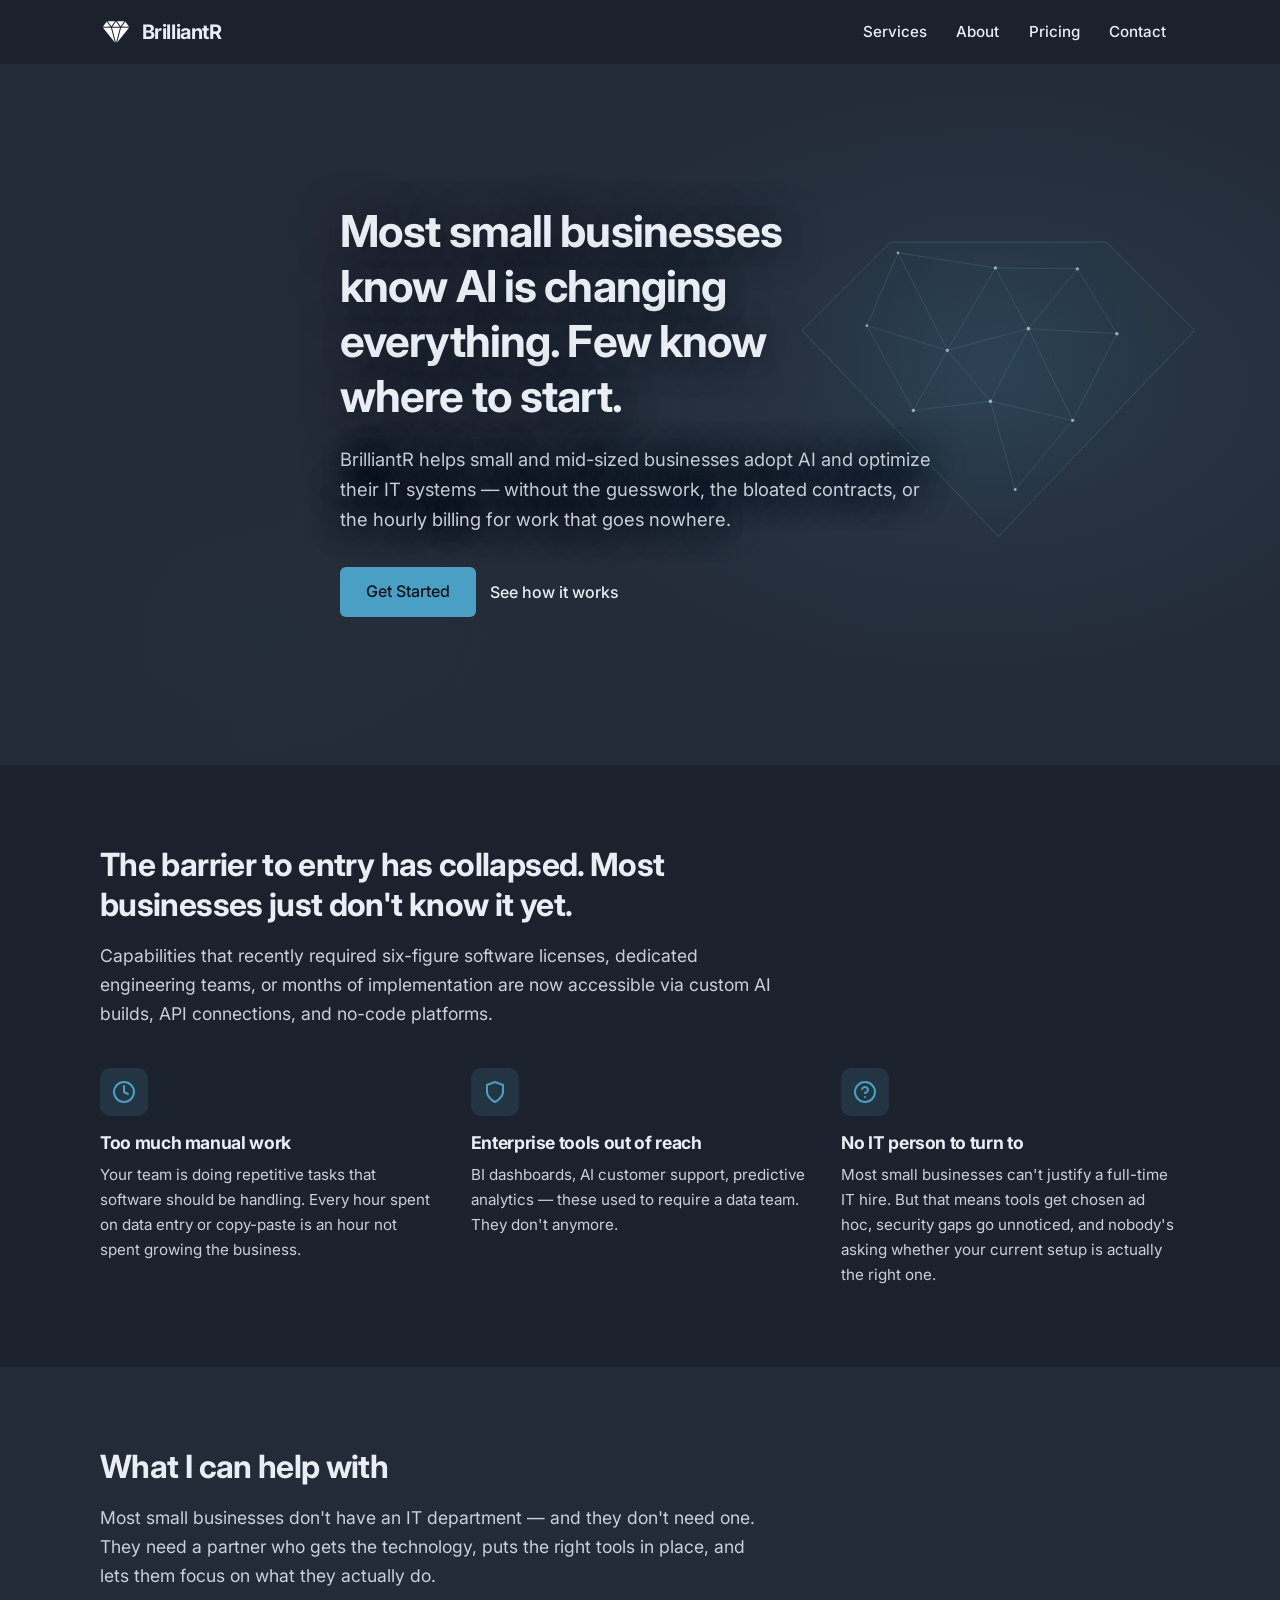
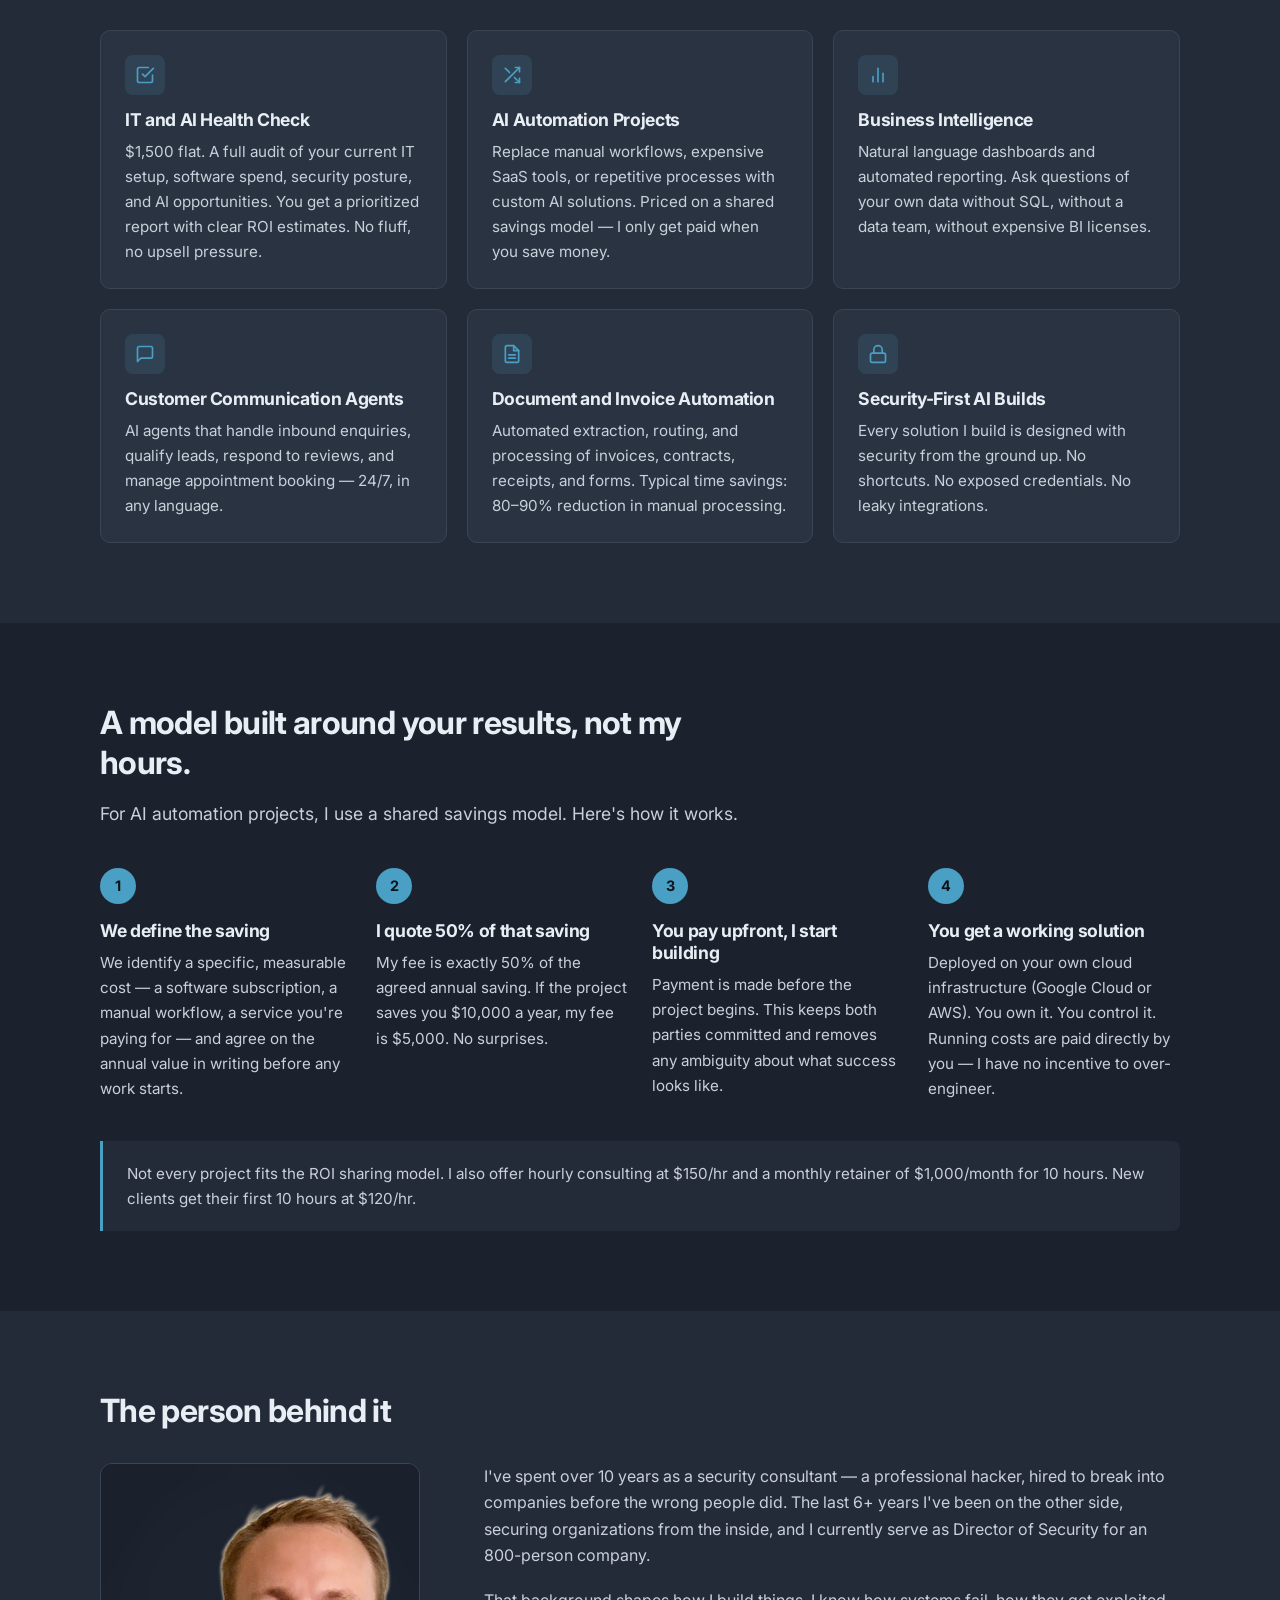
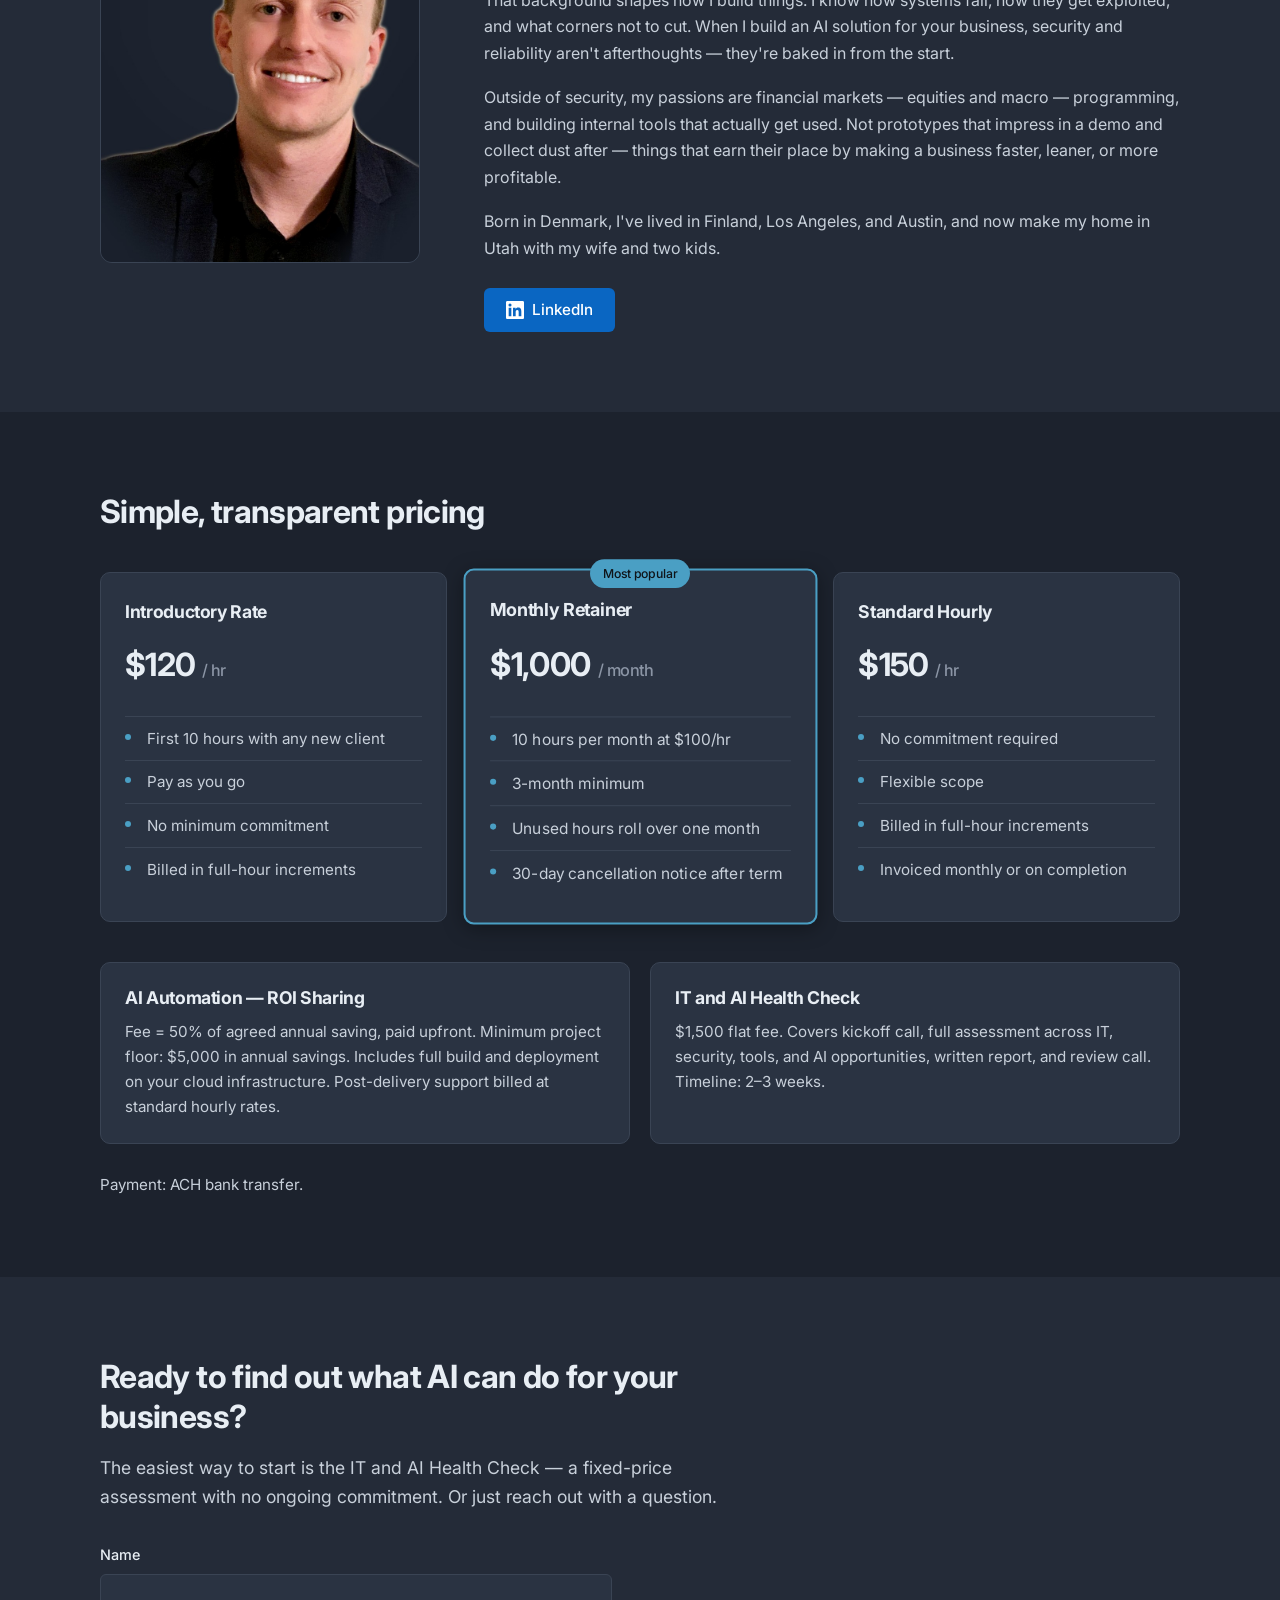
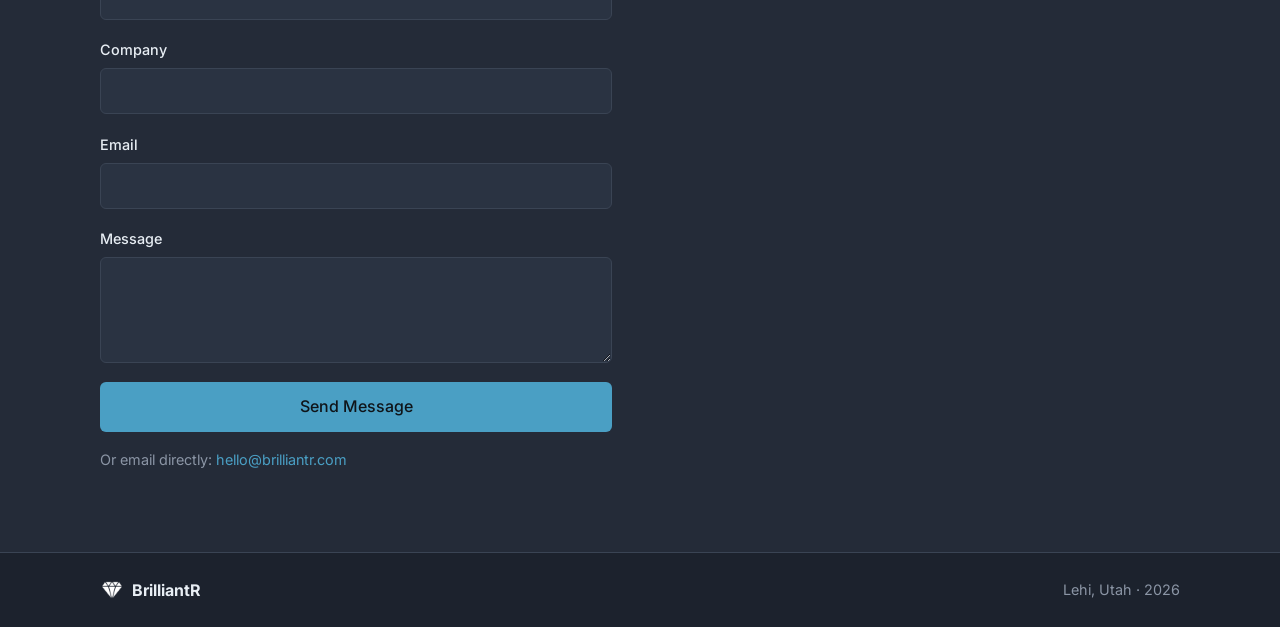
==== index.html @ 5aedef71 "Fix mobile horizontal overflow caused by invalid CSS color-scheme: dark was placed outside the :root" ====
<!DOCTYPE html>
<html lang="en">
<head>
  <meta charset="UTF-8">
  <meta name="viewport" content="width=device-width, initial-scale=1.0">
  <meta name="description" content="IT and AI consulting for small businesses without an IT department. Get the right tools in place and focus on what you do best.">
  <meta name="theme-color" content="#1C222D">
  <title>BrilliantR — AI and IT Consulting</title>
  <link rel="icon" href="images/icon.png" type="image/png">
  <link rel="apple-touch-icon" href="images/logo.png">
  <link rel="preconnect" href="https://fonts.googleapis.com">
  <link rel="preconnect" href="https://fonts.gstatic.com" crossorigin>
  <link href="https://fonts.googleapis.com/css2?family=Inter:wght@400;500;700&display=swap" rel="stylesheet">
  <style>
    :root {
      --primary: #E8EEF4;
      --accent: #4A9FC4;
      --bg: #242B38;
      --text: #C8D0DA;
      --border: #3A4454;
      --white: #1C222D;
      --card: #2A3342;
      --muted: #8B95A5;
      --nav-height: 64px;
      --max-width: 1120px;
      --shadow: 0 4px 20px rgba(0, 0, 0, 0.35);
      color-scheme: dark;
    }

    *,
    *::before,
    *::after {
      box-sizing: border-box;
      margin: 0;
      padding: 0;
    }

    html {
      scroll-behavior: smooth;
      scroll-padding-top: var(--nav-height);
    }

    body {
      font-family: Inter, sans-serif;
      font-size: 1rem;
      line-height: 1.65;
      color: var(--text);
      background: var(--white);
      -webkit-font-smoothing: antialiased;
    }

    img {
      max-width: 100%;
      display: block;
    }

    a {
      color: var(--accent);
      text-decoration: none;
    }

    a:hover {
      text-decoration: underline;
    }

    :focus-visible {
      outline: 2px solid var(--accent);
      outline-offset: 3px;
    }

    .container {
      width: 100%;
      max-width: var(--max-width);
      margin: 0 auto;
      padding: 0 1.25rem;
    }

    /* ——— Nav ——— */
    .site-header {
      position: sticky;
      top: 0;
      z-index: 100;
      height: var(--nav-height);
      background: var(--white);
      border-bottom: 1px solid transparent;
      transition: box-shadow 0.2s ease, border-color 0.2s ease;
    }

    .site-header.is-scrolled {
      box-shadow: var(--shadow);
      border-bottom-color: var(--border);
    }

    .nav-inner {
      display: flex;
      align-items: center;
      justify-content: space-between;
      height: var(--nav-height);
      max-width: var(--max-width);
      margin: 0 auto;
      padding: 0 1.25rem;
    }

    .logo {
      display: inline-flex;
      align-items: center;
      gap: 0.6rem;
      font-size: 1.25rem;
      font-weight: 700;
      color: var(--primary);
      letter-spacing: -0.02em;
      text-decoration: none;
    }

    .logo img {
      width: 32px;
      height: 32px;
      object-fit: contain;
      filter: invert(1);
    }

    .logo:hover {
      text-decoration: none;
      color: var(--accent);
    }

    .logo:hover img {
      opacity: 0.85;
    }

    .nav-toggle {
      display: flex;
      flex-direction: column;
      justify-content: center;
      gap: 5px;
      width: 44px;
      height: 44px;
      padding: 10px;
      border: none;
      background: transparent;
      cursor: pointer;
    }

    .nav-toggle span {
      display: block;
      height: 2px;
      width: 100%;
      background: var(--primary);
      border-radius: 1px;
      transition: transform 0.2s ease, opacity 0.2s ease;
    }

    .nav-toggle:hover span {
      background: var(--accent);
    }

    .nav-toggle[aria-expanded="true"] span:nth-child(1) {
      transform: translateY(7px) rotate(45deg);
    }

    .nav-toggle[aria-expanded="true"] span:nth-child(2) {
      opacity: 0;
    }

    .nav-toggle[aria-expanded="true"] span:nth-child(3) {
      transform: translateY(-7px) rotate(-45deg);
    }

    .nav-links {
      display: none;
      list-style: none;
      gap: 0.25rem;
    }

    .nav-links a {
      display: block;
      padding: 0.75rem 1rem;
      color: var(--primary);
      font-weight: 500;
      font-size: 0.95rem;
      text-decoration: none;
    }

    .nav-links a:hover {
      color: var(--accent);
    }

    .nav-links.is-open {
      display: flex;
      flex-direction: column;
      position: absolute;
      top: var(--nav-height);
      left: 0;
      right: 0;
      background: var(--white);
      border-bottom: 1px solid var(--border);
      box-shadow: var(--shadow);
      padding: 0.5rem 0;
    }

    /* ——— Buttons ——— */
    .btn {
      display: inline-flex;
      align-items: center;
      justify-content: center;
      gap: 0.5rem;
      padding: 0.85rem 1.5rem;
      font-family: inherit;
      font-size: 1rem;
      font-weight: 500;
      line-height: 1.2;
      border-radius: 6px;
      border: 2px solid transparent;
      cursor: pointer;
      text-decoration: none;
      transition: background 0.15s ease, color 0.15s ease, border-color 0.15s ease;
    }

    .btn:hover {
      text-decoration: none;
    }

    .btn-primary {
      background: var(--accent);
      color: #0F1419;
    }

    .btn-primary:hover {
      background: #6BB4D4;
      color: #0F1419;
    }

    .btn-secondary {
      background: transparent;
      color: var(--primary);
      border-color: var(--border);
    }

    .btn-secondary:hover {
      border-color: var(--accent);
      color: var(--accent);
    }

    .btn-linkedin {
      background: #0A66C2;
      color: #FFFFFF;
      padding: 0.7rem 1.25rem;
      font-size: 0.95rem;
    }

    .btn-linkedin:hover {
      background: #1A7FD4;
      color: #FFFFFF;
    }

    /* ——— Sections ——— */
    section {
      padding: 4rem 0;
    }

    .section-alt {
      background: var(--bg);
    }

    h1, h2, h3 {
      color: var(--primary);
      line-height: 1.25;
      letter-spacing: -0.02em;
    }

    h1 {
      font-size: clamp(1.85rem, 5vw, 2.75rem);
      font-weight: 700;
      margin-bottom: 1.25rem;
      max-width: 18ch;
    }

    h2 {
      font-size: clamp(1.5rem, 3.5vw, 2rem);
      font-weight: 700;
      margin-bottom: 1rem;
      max-width: 28ch;
    }

    h3 {
      font-size: 1.1rem;
      font-weight: 700;
      margin-bottom: 0.5rem;
    }

    .lead {
      font-size: 1.1rem;
      color: var(--text);
      max-width: 42rem;
      margin-bottom: 1.5rem;
    }

    .fade-in {
      opacity: 0;
      transform: translateY(16px);
      transition: opacity 0.5s ease, transform 0.5s ease;
    }

    .fade-in.is-visible {
      opacity: 1;
      transform: translateY(0);
    }

    @media (prefers-reduced-motion: reduce) {
      html {
        scroll-behavior: auto;
      }

      .fade-in {
        opacity: 1;
        transform: none;
        transition: none;
      }
    }

    /* ——— Hero ——— */
    .hero {
      position: relative;
      overflow: hidden;
      padding: 4.5rem 0 5rem;
      background:
        radial-gradient(ellipse 70% 80% at 75% 45%, rgba(74, 159, 196, 0.14) 0%, transparent 55%),
        radial-gradient(ellipse 50% 60% at 20% 80%, rgba(74, 159, 196, 0.06) 0%, transparent 50%),
        var(--bg);
      min-height: calc(85vh - var(--nav-height));
      display: flex;
      align-items: center;
    }

    /* Base readability gradient — sits under the mesh */
    .hero-veil {
      position: absolute;
      inset: 0;
      z-index: 0;
      pointer-events: none;
      background:
        linear-gradient(
          105deg,
          rgba(36, 43, 56, 0.92) 0%,
          rgba(36, 43, 56, 0.55) 42%,
          rgba(36, 43, 56, 0.12) 68%,
          rgba(36, 43, 56, 0) 100%
        );
    }

    /* Mesh above the veil so interaction is visible */
    .hero-mesh {
      position: absolute;
      inset: 0;
      width: 100%;
      height: 100%;
      z-index: 1;
      display: block;
      pointer-events: none;
    }

    .hero-content {
      position: relative;
      z-index: 2;
      /* Soft scrim so type stays sharp over bright mesh */
      max-width: 40rem;
    }

    .hero-content h1,
    .hero-content .lead {
      text-shadow: 0 1px 18px rgba(28, 34, 45, 0.85), 0 0 40px rgba(28, 34, 45, 0.5);
    }

    .hero .lead {
      font-size: 1.15rem;
      max-width: 38rem;
    }

    .hero-actions {
      display: flex;
      flex-wrap: wrap;
      gap: 0.85rem;
      align-items: center;
      margin-top: 2rem;
    }

    .hero-link {
      font-weight: 500;
      color: var(--primary);
      padding: 0.5rem 0;
    }

    .hero-link:hover {
      color: var(--accent);
    }

    @media (max-width: 719px) {
      .hero-veil {
        background:
          linear-gradient(
            180deg,
            rgba(36, 43, 56, 0.75) 0%,
            rgba(36, 43, 56, 0.45) 55%,
            rgba(36, 43, 56, 0.25) 100%
          );
      }
    }

    /* ——— Problem grid ——— */
    .problem-grid {
      display: grid;
      gap: 2rem;
      margin-top: 2.5rem;
    }

    .icon-wrap {
      width: 48px;
      height: 48px;
      border-radius: 10px;
      background: rgba(74, 159, 196, 0.15);
      display: flex;
      align-items: center;
      justify-content: center;
      margin-bottom: 1rem;
      color: var(--accent);
    }

    .icon-wrap svg {
      width: 24px;
      height: 24px;
    }

    .problem-item p {
      font-size: 0.95rem;
      color: var(--text);
    }

    /* ——— Services ——— */
    .services-grid {
      display: grid;
      gap: 1.25rem;
      margin-top: 2.5rem;
    }

    .service-card {
      background: var(--card);
      border: 1px solid var(--border);
      border-radius: 10px;
      padding: 1.5rem;
    }

    .service-card .icon-wrap {
      width: 40px;
      height: 40px;
      border-radius: 8px;
      margin-bottom: 0.85rem;
    }

    .service-card .icon-wrap svg {
      width: 20px;
      height: 20px;
    }

    .service-card p {
      font-size: 0.95rem;
      color: var(--text);
    }

    /* ——— Timeline ——— */
    .timeline {
      display: grid;
      gap: 1.75rem;
      margin-top: 2.5rem;
      counter-reset: step;
    }

    .timeline-step {
      position: relative;
      padding-left: 3.5rem;
    }

    .timeline-step::before {
      counter-increment: step;
      content: counter(step);
      position: absolute;
      left: 0;
      top: 0;
      width: 2.25rem;
      height: 2.25rem;
      border-radius: 50%;
      background: var(--accent);
      color: #0F1419;
      font-weight: 700;
      font-size: 0.9rem;
      display: flex;
      align-items: center;
      justify-content: center;
    }

    .timeline-step p {
      font-size: 0.95rem;
      color: var(--text);
    }

    .how-note {
      margin-top: 2.5rem;
      padding: 1.25rem 1.5rem;
      background: var(--bg);
      border-left: 3px solid var(--accent);
      border-radius: 0 8px 8px 0;
      font-size: 0.95rem;
      color: var(--text);
    }

    /* ——— About ——— */
    .about-layout {
      display: grid;
      gap: 2.5rem;
      margin-top: 2rem;
      align-items: start;
    }

    .about-photo {
      max-width: 320px;
      width: 100%;
      border-radius: 12px;
      overflow: hidden;
      border: 1px solid var(--border);
      aspect-ratio: 4 / 5;
      background: var(--card);
    }

    .about-photo img {
      width: 100%;
      height: 100%;
      object-fit: cover;
      object-position: center top;
    }

    .about-text p {
      margin-bottom: 1.15rem;
    }

    .about-text .btn {
      margin-top: 0.5rem;
    }

    /* ——— Pricing ——— */
    .pricing-grid {
      display: grid;
      gap: 1.25rem;
      margin-top: 2.5rem;
    }

    .price-card {
      background: var(--card);
      border: 1px solid var(--border);
      border-radius: 10px;
      padding: 1.75rem 1.5rem;
      display: flex;
      flex-direction: column;
    }

    .price-card.featured {
      border-color: var(--accent);
      border-width: 2px;
      box-shadow: var(--shadow);
      position: relative;
    }

    .price-badge {
      position: absolute;
      top: -0.7rem;
      left: 50%;
      transform: translateX(-50%);
      background: var(--accent);
      color: #0F1419;
      font-size: 0.75rem;
      font-weight: 500;
      padding: 0.25rem 0.75rem;
      border-radius: 999px;
      white-space: nowrap;
    }

    .price-amount {
      font-size: 2rem;
      font-weight: 700;
      color: var(--primary);
      margin: 0.5rem 0 0.25rem;
      letter-spacing: -0.02em;
    }

    .price-amount span {
      font-size: 1rem;
      font-weight: 500;
      color: var(--muted);
    }

    .price-card ul {
      list-style: none;
      margin-top: 1.25rem;
      flex: 1;
    }

    .price-card li {
      padding: 0.55rem 0;
      border-top: 1px solid var(--border);
      font-size: 0.95rem;
      color: var(--text);
      padding-left: 1.35rem;
      position: relative;
    }

    .price-card li::before {
      content: "";
      position: absolute;
      left: 0;
      top: 1.05rem;
      width: 6px;
      height: 6px;
      border-radius: 50%;
      background: var(--accent);
    }

    .pricing-bands {
      margin-top: 2.5rem;
      display: grid;
      gap: 1.25rem;
    }

    .pricing-band {
      background: var(--card);
      border: 1px solid var(--border);
      border-radius: 10px;
      padding: 1.5rem;
    }

    .pricing-band h3 {
      margin-bottom: 0.65rem;
    }

    .pricing-band p {
      font-size: 0.95rem;
      color: var(--text);
    }

    .payment-note {
      margin-top: 1.75rem;
      font-size: 0.95rem;
      color: var(--text);
    }

    /* ——— Contact ——— */
    .contact-form {
      margin-top: 2rem;
      max-width: 32rem;
      display: grid;
      gap: 1.15rem;
    }

    .form-field {
      display: flex;
      flex-direction: column;
      gap: 0.4rem;
    }

    .form-field label {
      font-weight: 500;
      font-size: 0.9rem;
      color: var(--primary);
    }

    .form-field input,
    .form-field textarea {
      font-family: inherit;
      font-size: 1rem;
      padding: 0.75rem 0.9rem;
      border: 1px solid var(--border);
      border-radius: 6px;
      background: var(--card);
      color: var(--primary);
      width: 100%;
    }

    .form-field input::placeholder,
    .form-field textarea::placeholder {
      color: var(--muted);
    }

    .form-field input:focus,
    .form-field textarea:focus {
      border-color: var(--accent);
      outline: none;
      box-shadow: 0 0 0 3px rgba(74, 159, 196, 0.25);
    }

    .form-field textarea {
      resize: vertical;
      min-height: 6.5rem;
    }

    .form-note {
      margin-top: 1rem;
      font-size: 0.9rem;
      color: var(--muted);
    }

    .form-status {
      display: none;
      margin-top: 1.25rem;
      max-width: 32rem;
      padding: 1rem 1.15rem;
      border-radius: 8px;
      border: 1px solid var(--border);
      background: var(--card);
      font-size: 0.95rem;
      color: var(--text);
    }

    .form-status.is-visible {
      display: block;
    }

    .form-status a {
      font-weight: 500;
    }

    /* ——— Footer ——— */
    .site-footer {
      border-top: 1px solid var(--border);
      padding: 1.5rem 0;
      background: var(--white);
    }

    .footer-inner {
      display: flex;
      flex-wrap: wrap;
      justify-content: space-between;
      align-items: center;
      gap: 0.75rem;
    }

    .footer-brand {
      display: inline-flex;
      align-items: center;
      gap: 0.5rem;
      font-weight: 700;
      color: var(--primary);
    }

    .footer-brand img {
      width: 24px;
      height: 24px;
      object-fit: contain;
      filter: invert(1);
    }

    .footer-meta {
      font-size: 0.9rem;
      color: var(--muted);
    }

    /* ——— Breakpoints ——— */
    @media (min-width: 768px) {
      .nav-toggle {
        display: none;
      }

      .nav-links {
        display: flex;
        flex-direction: row;
        align-items: center;
        gap: 0.15rem;
      }

      .nav-links a {
        padding: 0.5rem 0.85rem;
      }

      .problem-grid {
        grid-template-columns: repeat(3, 1fr);
        gap: 2rem;
      }

      .services-grid {
        grid-template-columns: repeat(2, 1fr);
      }

      .timeline {
        grid-template-columns: repeat(4, 1fr);
        gap: 1.5rem;
      }

      .timeline-step {
        padding-left: 0;
        padding-top: 3.25rem;
      }

      .timeline-step::before {
        top: 0;
        left: 0;
      }

      .about-layout {
        grid-template-columns: 280px 1fr;
        gap: 3rem;
      }

      .pricing-grid {
        grid-template-columns: repeat(3, 1fr);
        align-items: stretch;
      }

      .price-card.featured {
        transform: scale(1.02);
      }
    }

    @media (min-width: 1280px) {
      section {
        padding: 5rem 0;
      }

      .hero {
        padding: 6rem 0 6.5rem;
      }

      .services-grid {
        grid-template-columns: repeat(3, 1fr);
      }

      .about-layout {
        grid-template-columns: 320px 1fr;
        gap: 4rem;
      }

      .pricing-bands {
        grid-template-columns: 1fr 1fr;
      }
    }
  </style>
</head>
<body>
  <header class="site-header" id="site-header">
    <div class="nav-inner">
      <a class="logo" href="#top">
        <img src="images/logo.png" alt="" width="32" height="32">
        BrilliantR
      </a>
      <button
        class="nav-toggle"
        id="nav-toggle"
        type="button"
        aria-label="Open menu"
        aria-expanded="false"
        aria-controls="nav-menu"
      >
        <span></span>
        <span></span>
        <span></span>
      </button>
      <ul class="nav-links" id="nav-menu">
        <li><a href="#services">Services</a></li>
        <li><a href="#about">About</a></li>
        <li><a href="#pricing">Pricing</a></li>
        <li><a href="#contact">Contact</a></li>
      </ul>
    </div>
  </header>

  <main>
    <section class="hero" id="top">
      <canvas class="hero-mesh" id="hero-mesh" aria-hidden="true"></canvas>
      <div class="hero-veil" aria-hidden="true"></div>
      <div class="container fade-in hero-content">
        <h1>Most small businesses know AI is changing everything. Few know where to start.</h1>
        <p class="lead">BrilliantR helps small and mid-sized businesses adopt AI and optimize their IT systems — without the guesswork, the bloated contracts, or the hourly billing for work that goes nowhere.</p>
        <div class="hero-actions">
          <a class="btn btn-primary" href="#contact">Get Started</a>
          <a class="hero-link" href="#how-it-works">See how it works</a>
        </div>
      </div>
    </section>

    <section id="problem">
      <div class="container fade-in">
        <h2>The barrier to entry has collapsed. Most businesses just don't know it yet.</h2>
        <p class="lead">Capabilities that recently required six-figure software licenses, dedicated engineering teams, or months of implementation are now accessible via custom AI builds, API connections, and no-code platforms.</p>
        <div class="problem-grid">
          <div class="problem-item">
            <div class="icon-wrap" aria-hidden="true">
              <svg viewBox="0 0 24 24" fill="none" stroke="currentColor" stroke-width="2" stroke-linecap="round" stroke-linejoin="round">
                <circle cx="12" cy="12" r="10"/>
                <polyline points="12 6 12 12 16 14"/>
              </svg>
            </div>
            <h3>Too much manual work</h3>
            <p>Your team is doing repetitive tasks that software should be handling. Every hour spent on data entry or copy-paste is an hour not spent growing the business.</p>
          </div>
          <div class="problem-item">
            <div class="icon-wrap" aria-hidden="true">
              <svg viewBox="0 0 24 24" fill="none" stroke="currentColor" stroke-width="2" stroke-linecap="round" stroke-linejoin="round">
                <path d="M12 22s8-4 8-10V5l-8-3-8 3v7c0 6 8 10 8 10z"/>
              </svg>
            </div>
            <h3>Enterprise tools out of reach</h3>
            <p>BI dashboards, AI customer support, predictive analytics — these used to require a data team. They don't anymore.</p>
          </div>
          <div class="problem-item">
            <div class="icon-wrap" aria-hidden="true">
              <svg viewBox="0 0 24 24" fill="none" stroke="currentColor" stroke-width="2" stroke-linecap="round" stroke-linejoin="round">
                <circle cx="12" cy="12" r="10"/>
                <path d="M9.09 9a3 3 0 0 1 5.83 1c0 2-3 3-3 3"/>
                <line x1="12" y1="17" x2="12.01" y2="17"/>
              </svg>
            </div>
            <h3>No IT person to turn to</h3>
            <p>Most small businesses can't justify a full-time IT hire. But that means tools get chosen ad hoc, security gaps go unnoticed, and nobody's asking whether your current setup is actually the right one.</p>
          </div>
        </div>
      </div>
    </section>

    <section class="section-alt" id="services">
      <div class="container fade-in">
        <h2>What I can help with</h2>
        <p class="lead">Most small businesses don't have an IT department — and they don't need one. They need a partner who gets the technology, puts the right tools in place, and lets them focus on what they actually do.</p>
        <div class="services-grid">
          <article class="service-card">
            <div class="icon-wrap" aria-hidden="true">
              <svg viewBox="0 0 24 24" fill="none" stroke="currentColor" stroke-width="2" stroke-linecap="round" stroke-linejoin="round">
                <path d="M9 11l3 3L22 4"/>
                <path d="M21 12v7a2 2 0 0 1-2 2H5a2 2 0 0 1-2-2V5a2 2 0 0 1 2-2h11"/>
              </svg>
            </div>
            <h3>IT and AI Health Check</h3>
            <p>$1,500 flat. A full audit of your current IT setup, software spend, security posture, and AI opportunities. You get a prioritized report with clear ROI estimates. No fluff, no upsell pressure.</p>
          </article>
          <article class="service-card">
            <div class="icon-wrap" aria-hidden="true">
              <svg viewBox="0 0 24 24" fill="none" stroke="currentColor" stroke-width="2" stroke-linecap="round" stroke-linejoin="round">
                <polyline points="16 3 21 3 21 8"/>
                <line x1="4" y1="20" x2="21" y2="3"/>
                <polyline points="21 16 21 21 16 21"/>
                <line x1="15" y1="15" x2="21" y2="21"/>
                <line x1="4" y1="4" x2="9" y2="9"/>
              </svg>
            </div>
            <h3>AI Automation Projects</h3>
            <p>Replace manual workflows, expensive SaaS tools, or repetitive processes with custom AI solutions. Priced on a shared savings model — I only get paid when you save money.</p>
          </article>
          <article class="service-card">
            <div class="icon-wrap" aria-hidden="true">
              <svg viewBox="0 0 24 24" fill="none" stroke="currentColor" stroke-width="2" stroke-linecap="round" stroke-linejoin="round">
                <line x1="18" y1="20" x2="18" y2="10"/>
                <line x1="12" y1="20" x2="12" y2="4"/>
                <line x1="6" y1="20" x2="6" y2="14"/>
              </svg>
            </div>
            <h3>Business Intelligence</h3>
            <p>Natural language dashboards and automated reporting. Ask questions of your own data without SQL, without a data team, without expensive BI licenses.</p>
          </article>
          <article class="service-card">
            <div class="icon-wrap" aria-hidden="true">
              <svg viewBox="0 0 24 24" fill="none" stroke="currentColor" stroke-width="2" stroke-linecap="round" stroke-linejoin="round">
                <path d="M21 15a2 2 0 0 1-2 2H7l-4 4V5a2 2 0 0 1 2-2h14a2 2 0 0 1 2 2z"/>
              </svg>
            </div>
            <h3>Customer Communication Agents</h3>
            <p>AI agents that handle inbound enquiries, qualify leads, respond to reviews, and manage appointment booking — 24/7, in any language.</p>
          </article>
          <article class="service-card">
            <div class="icon-wrap" aria-hidden="true">
              <svg viewBox="0 0 24 24" fill="none" stroke="currentColor" stroke-width="2" stroke-linecap="round" stroke-linejoin="round">
                <path d="M14 2H6a2 2 0 0 0-2 2v16a2 2 0 0 0 2 2h12a2 2 0 0 0 2-2V8z"/>
                <polyline points="14 2 14 8 20 8"/>
                <line x1="16" y1="13" x2="8" y2="13"/>
                <line x1="16" y1="17" x2="8" y2="17"/>
              </svg>
            </div>
            <h3>Document and Invoice Automation</h3>
            <p>Automated extraction, routing, and processing of invoices, contracts, receipts, and forms. Typical time savings: 80–90% reduction in manual processing.</p>
          </article>
          <article class="service-card">
            <div class="icon-wrap" aria-hidden="true">
              <svg viewBox="0 0 24 24" fill="none" stroke="currentColor" stroke-width="2" stroke-linecap="round" stroke-linejoin="round">
                <rect x="3" y="11" width="18" height="11" rx="2" ry="2"/>
                <path d="M7 11V7a5 5 0 0 1 10 0v4"/>
              </svg>
            </div>
            <h3>Security-First AI Builds</h3>
            <p>Every solution I build is designed with security from the ground up. No shortcuts. No exposed credentials. No leaky integrations.</p>
          </article>
        </div>
      </div>
    </section>

    <section id="how-it-works">
      <div class="container fade-in">
        <h2>A model built around your results, not my hours.</h2>
        <p class="lead">For AI automation projects, I use a shared savings model. Here's how it works.</p>
        <div class="timeline">
          <div class="timeline-step">
            <h3>We define the saving</h3>
            <p>We identify a specific, measurable cost — a software subscription, a manual workflow, a service you're paying for — and agree on the annual value in writing before any work starts.</p>
          </div>
          <div class="timeline-step">
            <h3>I quote 50% of that saving</h3>
            <p>My fee is exactly 50% of the agreed annual saving. If the project saves you $10,000 a year, my fee is $5,000. No surprises.</p>
          </div>
          <div class="timeline-step">
            <h3>You pay upfront, I start building</h3>
            <p>Payment is made before the project begins. This keeps both parties committed and removes any ambiguity about what success looks like.</p>
          </div>
          <div class="timeline-step">
            <h3>You get a working solution</h3>
            <p>Deployed on your own cloud infrastructure (Google Cloud or AWS). You own it. You control it. Running costs are paid directly by you — I have no incentive to over-engineer.</p>
          </div>
        </div>
        <p class="how-note">Not every project fits the ROI sharing model. I also offer hourly consulting at $150/hr and a monthly retainer of $1,000/month for 10 hours. New clients get their first 10 hours at $120/hr.</p>
      </div>
    </section>

    <section class="section-alt" id="about">
      <div class="container fade-in">
        <h2>The person behind it</h2>
        <div class="about-layout">
          <div class="about-photo">
            <img
              src="images/photo.jpg"
              alt="Portrait of the founder of BrilliantR"
              width="800"
              height="1000"
              loading="lazy"
            >
          </div>
          <div class="about-text">
            <p>I've spent over 10 years as a security consultant — a professional hacker, hired to break into companies before the wrong people did. The last 6+ years I've been on the other side, securing organizations from the inside, and I currently serve as Director of Security for an 800-person company.</p>
            <p>That background shapes how I build things. I know how systems fail, how they get exploited, and what corners not to cut. When I build an AI solution for your business, security and reliability aren't afterthoughts — they're baked in from the start.</p>
            <p>Outside of security, my passions are financial markets — equities and macro — programming, and building internal tools that actually get used. Not prototypes that impress in a demo and collect dust after — things that earn their place by making a business faster, leaner, or more profitable.</p>
            <p>Born in Denmark, I've lived in Finland, Los Angeles, and Austin, and now make my home in Utah with my wife and two kids.</p>
            <a class="btn btn-linkedin" href="https://www.linkedin.com/in/runetk-dk/" target="_blank" rel="noopener noreferrer">
              <svg width="18" height="18" viewBox="0 0 24 24" fill="currentColor" aria-hidden="true">
                <path d="M20.447 20.452h-3.554v-5.569c0-1.328-.027-3.037-1.852-3.037-1.853 0-2.136 1.445-2.136 2.939v5.667H9.351V9h3.414v1.561h.046c.477-.9 1.637-1.85 3.37-1.85 3.601 0 4.267 2.37 4.267 5.455v6.286zM5.337 7.433a2.062 2.062 0 01-2.063-2.065 2.064 2.064 0 112.063 2.065zm1.782 13.019H3.555V9h3.564v11.452zM22.225 0H1.771C.792 0 0 .774 0 1.729v20.542C0 23.227.792 24 1.771 24h20.451C23.2 24 24 23.227 24 22.271V1.729C24 .774 23.2 0 22.222 0h.003z"/>
              </svg>
              LinkedIn
            </a>
          </div>
        </div>
      </div>
    </section>

    <section id="pricing">
      <div class="container fade-in">
        <h2>Simple, transparent pricing</h2>
        <div class="pricing-grid">
          <article class="price-card">
            <h3>Introductory Rate</h3>
            <p class="price-amount">$120 <span>/ hr</span></p>
            <ul>
              <li>First 10 hours with any new client</li>
              <li>Pay as you go</li>
              <li>No minimum commitment</li>
              <li>Billed in full-hour increments</li>
            </ul>
          </article>
          <article class="price-card featured">
            <span class="price-badge">Most popular</span>
            <h3>Monthly Retainer</h3>
            <p class="price-amount">$1,000 <span>/ month</span></p>
            <ul>
              <li>10 hours per month at $100/hr</li>
              <li>3-month minimum</li>
              <li>Unused hours roll over one month</li>
              <li>30-day cancellation notice after term</li>
            </ul>
          </article>
          <article class="price-card">
            <h3>Standard Hourly</h3>
            <p class="price-amount">$150 <span>/ hr</span></p>
            <ul>
              <li>No commitment required</li>
              <li>Flexible scope</li>
              <li>Billed in full-hour increments</li>
              <li>Invoiced monthly or on completion</li>
            </ul>
          </article>
        </div>

        <div class="pricing-bands">
          <div class="pricing-band">
            <h3>AI Automation — ROI Sharing</h3>
            <p>Fee = 50% of agreed annual saving, paid upfront. Minimum project floor: $5,000 in annual savings. Includes full build and deployment on your cloud infrastructure. Post-delivery support billed at standard hourly rates.</p>
          </div>
          <div class="pricing-band">
            <h3>IT and AI Health Check</h3>
            <p>$1,500 flat fee. Covers kickoff call, full assessment across IT, security, tools, and AI opportunities, written report, and review call. Timeline: 2–3 weeks.</p>
          </div>
        </div>

        <p class="payment-note">Payment: ACH bank transfer.</p>
      </div>
    </section>

    <section class="section-alt" id="contact">
      <div class="container fade-in">
        <h2>Ready to find out what AI can do for your business?</h2>
        <p class="lead">The easiest way to start is the IT and AI Health Check — a fixed-price assessment with no ongoing commitment. Or just reach out with a question.</p>
        <form class="contact-form" id="contact-form">
          <div class="form-field">
            <label for="name">Name</label>
            <input type="text" id="name" name="name" required autocomplete="name">
          </div>
          <div class="form-field">
            <label for="company">Company</label>
            <input type="text" id="company" name="company" autocomplete="organization">
          </div>
          <div class="form-field">
            <label for="email">Email</label>
            <input type="email" id="email" name="email" required autocomplete="email">
          </div>
          <div class="form-field">
            <label for="message">Message</label>
            <textarea id="message" name="message" rows="4" required></textarea>
          </div>
          <button class="btn btn-primary" type="submit">Send Message</button>
        </form>
        <p class="form-status" id="form-status" role="status" aria-live="polite"></p>
        <p class="form-note">Or email directly: <a href="mailto:hello@brilliantr.com">hello@brilliantr.com</a></p>
      </div>
    </section>
  </main>

  <footer class="site-footer">
    <div class="container footer-inner">
      <span class="footer-brand">
        <img src="images/logo.png" alt="" width="24" height="24">
        BrilliantR
      </span>
      <span class="footer-meta">Lehi, Utah · <span id="year"></span></span>
    </div>
  </footer>

  <script>
    (function () {
      var header = document.getElementById("site-header");
      var toggle = document.getElementById("nav-toggle");
      var menu = document.getElementById("nav-menu");
      var yearEl = document.getElementById("year");

      if (yearEl) {
        yearEl.textContent = String(new Date().getFullYear());
      }

      function setMenuOpen(open) {
        toggle.setAttribute("aria-expanded", open ? "true" : "false");
        toggle.setAttribute("aria-label", open ? "Close menu" : "Open menu");
        menu.classList.toggle("is-open", open);
      }

      var form = document.getElementById("contact-form");
      var formStatus = document.getElementById("form-status");

      if (form) {
        form.addEventListener("submit", function (event) {
          event.preventDefault();

          var name = (form.elements.name.value || "").trim();
          var company = (form.elements.company.value || "").trim();
          var email = (form.elements.email.value || "").trim();
          var message = (form.elements.message.value || "").trim();

          if (!name || !email || !message) {
            return;
          }

          var subject = "BrilliantR inquiry from " + name;
          var body =
            "Name: " + name + "\n" +
            "Company: " + (company || "—") + "\n" +
            "Email: " + email + "\n\n" +
            message;

          var mailto =
            "mailto:hello@brilliantr.com" +
            "?subject=" + encodeURIComponent(subject) +
            "&body=" + encodeURIComponent(body);

          var mailLink = document.createElement("a");
          mailLink.href = mailto;
          mailLink.rel = "noopener";
          document.body.appendChild(mailLink);
          mailLink.click();
          document.body.removeChild(mailLink);

          if (formStatus) {
            formStatus.classList.add("is-visible");
            formStatus.innerHTML =
              'If your email app did not open, send your message to ' +
              '<a href="mailto:hello@brilliantr.com">hello@brilliantr.com</a>.';
          }

          if (navigator.clipboard && navigator.clipboard.writeText) {
            navigator.clipboard.writeText(body).then(
              function () {
                if (formStatus) {
                  formStatus.innerHTML =
                    'Message copied to your clipboard. Paste it into an email to ' +
                    '<a href="mailto:hello@brilliantr.com">hello@brilliantr.com</a>.';
                }
              },
              function () { /* clipboard blocked */ }
            );
          }
        });
      }

      document.querySelectorAll('a[href^="#"]').forEach(function (anchor) {
        anchor.addEventListener("click", function (event) {
          var hash = anchor.getAttribute("href");
          if (!hash || hash === "#") return;
          var target = document.getElementById(hash.slice(1));
          if (!target) return;

          event.preventDefault();
          target.scrollIntoView({ behavior: "smooth", block: "start" });
          setMenuOpen(false);

          try {
            history.replaceState(null, "", hash);
          } catch (err) {
            /* ignore */
          }
        });
      });

      toggle.addEventListener("click", function () {
        var open = toggle.getAttribute("aria-expanded") !== "true";
        setMenuOpen(open);
      });

      menu.querySelectorAll("a").forEach(function (link) {
        link.addEventListener("click", function () {
          setMenuOpen(false);
        });
      });

      function onScroll() {
        header.classList.toggle("is-scrolled", window.scrollY > 8);
      }

      window.addEventListener("scroll", onScroll, { passive: true });
      onScroll();

      if ("IntersectionObserver" in window) {
        var observer = new IntersectionObserver(
          function (entries) {
            entries.forEach(function (entry) {
              if (entry.isIntersecting) {
                entry.target.classList.add("is-visible");
                observer.unobserve(entry.target);
              }
            });
          },
          { rootMargin: "0px 0px -40px 0px", threshold: 0.08 }
        );

        document.querySelectorAll(".fade-in").forEach(function (el) {
          observer.observe(el);
        });
      } else {
        document.querySelectorAll(".fade-in").forEach(function (el) {
          el.classList.add("is-visible");
        });
      }

      /* ——— Interactive diamond mesh (hero) ——— */
      (function initHeroMesh() {
        var canvas = document.getElementById("hero-mesh");
        var hero = document.getElementById("top");
        if (!canvas || !hero) return;

        var ctx = canvas.getContext("2d", { alpha: true });
        if (!ctx) return;

        var motionQuery = window.matchMedia("(prefers-reduced-motion: reduce)");
        var reduceMotion = motionQuery.matches;
        var dpr = 1;
        var width = 0;
        var height = 0;
        var nodes = [];
        var edges = [];
        var diamond = null;
        var rafId = 0;
        var running = false;
        var pointer = { x: 0, y: 0, active: false, tx: 0, ty: 0 };
        var lastFrame = 0;

        // Gem-cut diamond: flat table top, girdle at cy, pointed pavilion below
        function inGemDiamond(x, y, cx, cy, halfW, crownH, pavilionH, tableHalfW) {
          var dy = y - cy;
          if (dy < -crownH || dy > pavilionH) return false;
          var dx = Math.abs(x - cx);
          if (dy <= 0) {
            // Crown: trapezoid from girdle width → table width
            return dx <= halfW - (halfW - tableHalfW) * (-dy / crownH);
          } else {
            // Pavilion: triangle to a point
            return dx <= halfW * (1 - dy / pavilionH);
          }
        }

        function rebuild() {
          var rect = hero.getBoundingClientRect();
          width = Math.max(1, Math.floor(rect.width));
          height = Math.max(1, Math.floor(rect.height));
          dpr = Math.min(window.devicePixelRatio || 1, 2);

          canvas.width = Math.floor(width * dpr);
          canvas.height = Math.floor(height * dpr);
          canvas.style.width = width + "px";
          canvas.style.height = height + "px";
          ctx.setTransform(dpr, 0, 0, dpr, 0, 0);

          var isNarrow = width < 720;
          var spacing = Math.max(52, Math.min(82, width / 13));
          var cx = isNarrow ? width * 0.5 : width * 0.78;
          var cy = height * 0.38;
          var halfW = Math.min(width * (isNarrow ? 0.44 : 0.30), height * 0.28);
          var tableHalfW = halfW * 0.55;
          var crownH = halfW * 0.45;
          var pavilionH = halfW * 1.05;

          nodes = [];
          edges = [];
          diamond = { cx: cx, cy: cy, halfW: halfW, crownH: crownH, pavilionH: pavilionH, tableHalfW: tableHalfW };

          var row = 0;
          for (var y = -spacing; y <= height + spacing; y += spacing * 0.87) {
            var xOff = (row % 2) * (spacing * 0.5);
            for (var x = -spacing + xOff; x <= width + spacing; x += spacing) {
              var inside = inGemDiamond(x, y, cx, cy, halfW, crownH, pavilionH, tableHalfW);
              var rim = !inside && inGemDiamond(x, y, cx, cy, halfW*1.06, crownH*1.06, pavilionH*1.06, tableHalfW*1.06);

              if (!inside && !rim) continue;

              var hash = Math.abs(Math.sin(x * 12.9898 + y * 78.233) * 43758.5453);
              hash = hash - Math.floor(hash);

              if (rim && hash > 0.5) continue;

              var layer = inside ? 1 : 0.35;
              nodes.push({
                bx: x,
                by: y,
                x: x,
                y: y,
                phase: hash * Math.PI * 2,
                speed: 0.5 + hash * 1.0,
                amp: (inside ? 13 : 6) * (0.75 + (1 - hash) * 0.5),
                layer: layer,
                r: inside ? 1.2 + hash * 0.7 : 0.8 + hash * 0.3
              });
            }
            row += 1;
          }

          var maxDist = spacing * 1.2;
          var maxDistSq = maxDist * maxDist;
          for (var i = 0; i < nodes.length; i++) {
            for (var j = i + 1; j < nodes.length; j++) {
              var dx = nodes[i].bx - nodes[j].bx;
              var dy = nodes[i].by - nodes[j].by;
              var d2 = dx * dx + dy * dy;
              if (d2 > maxDistSq || d2 < 1) continue;
              edges.push({
                a: i,
                b: j,
                strength: (nodes[i].layer + nodes[j].layer) * 0.5
              });
            }
          }
        }

        function drawDiamondShell(t, intensity) {
          if (!diamond) return;
          var d = diamond;
          var pulse = 0.9 + 0.1 * Math.sin((t || 0) * 0.8);

          // Gem-cut outline: flat table → girdle → pointed pavilion
          ctx.beginPath();
          ctx.moveTo(d.cx - d.tableHalfW, d.cy - d.crownH); // table left
          ctx.lineTo(d.cx + d.tableHalfW, d.cy - d.crownH); // table right
          ctx.lineTo(d.cx + d.halfW, d.cy);                   // girdle right
          ctx.lineTo(d.cx, d.cy + d.pavilionH);               // bottom point
          ctx.lineTo(d.cx - d.halfW, d.cy);                   // girdle left
          ctx.closePath();

          var fillRadius = Math.max(d.halfW, d.crownH + d.pavilionH) * 0.7;
          var fill = ctx.createRadialGradient(d.cx, d.cy + d.pavilionH * 0.2, 0, d.cx, d.cy, fillRadius);
          fill.addColorStop(0, "rgba(74, 159, 196, " + (0.10 * intensity * pulse) + ")");
          fill.addColorStop(0.65, "rgba(74, 159, 196, " + (0.03 * intensity) + ")");
          fill.addColorStop(1, "rgba(74, 159, 196, 0)");
          ctx.fillStyle = fill;
          ctx.fill();

          ctx.strokeStyle = "rgba(120, 200, 230, " + (0.20 * intensity) + ")";
          ctx.lineWidth = 1;
          ctx.stroke();
        }

        function drawStatic() {
          ctx.clearRect(0, 0, width, height);
          drawDiamondShell(0, 1);

          for (var e = 0; e < edges.length; e++) {
            var edge = edges[e];
            var na = nodes[edge.a];
            var nb = nodes[edge.b];
            var alpha = 0.12 + edge.strength * 0.22;
            ctx.beginPath();
            ctx.moveTo(na.x, na.y);
            ctx.lineTo(nb.x, nb.y);
            ctx.strokeStyle = "rgba(120, 190, 220, " + alpha + ")";
            ctx.lineWidth = 1;
            ctx.stroke();
          }

          for (var n = 0; n < nodes.length; n++) {
            var node = nodes[n];
            var a = 0.25 + node.layer * 0.45;
            ctx.beginPath();
            ctx.arc(node.x, node.y, node.r, 0, Math.PI * 2);
            ctx.fillStyle = "rgba(210, 235, 248, " + a + ")";
            ctx.fill();
          }
        }

        function frame(now) {
          if (!running) return;
          rafId = requestAnimationFrame(frame);

          if (now - lastFrame < 16) return;
          lastFrame = now;

          var t = now * 0.001;
          var pActive = pointer.active;

          // Smooth pointer follow
          var ease = pActive ? 0.22 : 0.08;
          pointer.tx += (pointer.x - pointer.tx) * ease;
          pointer.ty += (pointer.y - pointer.ty) * ease;
          var sx = pointer.tx;
          var sy = pointer.ty;

          var influence = Math.min(width, height) * 0.42;
          var influenceSq = influence * influence;

          for (var i = 0; i < nodes.length; i++) {
            var node = nodes[i];
            var ox = Math.sin(t * node.speed + node.phase) * node.amp;
            var oy = Math.cos(t * node.speed * 0.85 + node.phase * 1.1) * node.amp;

            if (pActive) {
              var dx = sx - node.bx;
              var dy = sy - node.by;
              var d2 = dx * dx + dy * dy;
              if (d2 < influenceSq && d2 > 0.5) {
                var dist = Math.sqrt(d2);
                var f = 1 - dist / influence;
                f = f * f;
                // Strong magnetic pull + swirl so motion is obvious
                ox += dx * f * 0.42;
                oy += dy * f * 0.42;
                ox += -dy * f * 0.12;
                oy += dx * f * 0.12;
              }
            }

            node.x = node.bx + ox;
            node.y = node.by + oy;
          }

          ctx.clearRect(0, 0, width, height);
          drawDiamondShell(t, 1);

          if (pActive) {
            var glow = ctx.createRadialGradient(sx, sy, 0, sx, sy, influence);
            glow.addColorStop(0, "rgba(120, 210, 240, 0.10)");
            glow.addColorStop(0.5, "rgba(74, 159, 196, 0.04)");
            glow.addColorStop(1, "rgba(74, 159, 196, 0)");
            ctx.fillStyle = glow;
            ctx.fillRect(0, 0, width, height);
          }

          for (var e = 0; e < edges.length; e++) {
            var edge = edges[e];
            var na = nodes[edge.a];
            var nb = nodes[edge.b];
            var mx = (na.x + nb.x) * 0.5;
            var my = (na.y + nb.y) * 0.5;
            var alpha = 0.07 + edge.strength * 0.16;

            if (pActive) {
              var pdx = sx - mx;
              var pdy = sy - my;
              var pd = Math.sqrt(pdx * pdx + pdy * pdy);
              if (pd < influence) {
                alpha += (1 - pd / influence) * 0.5;
              }
            }

            alpha *= 0.88 + 0.12 * Math.sin(t * 1.4 + edge.a * 0.12);
            alpha = Math.min(alpha, 0.82);

            ctx.beginPath();
            ctx.moveTo(na.x, na.y);
            ctx.lineTo(nb.x, nb.y);
            ctx.strokeStyle = "rgba(150, 215, 240, " + alpha + ")";
            ctx.lineWidth = alpha > 0.35 ? 1.0 : 0.7;
            ctx.stroke();
          }

          for (var n = 0; n < nodes.length; n++) {
            var nd = nodes[n];
            var na2 = 0.22 + nd.layer * 0.38;
            var radius = nd.r;

            if (pActive) {
              var ndx = sx - nd.x;
              var ndy = sy - nd.y;
              var ndd = Math.sqrt(ndx * ndx + ndy * ndy);
              if (ndd < influence) {
                var boost = 1 - ndd / influence;
                na2 = Math.min(1, na2 + boost * 0.65);
                radius += boost * 2.0;
              }
            }

            ctx.beginPath();
            ctx.arc(nd.x, nd.y, radius, 0, Math.PI * 2);
            ctx.fillStyle = "rgba(220, 240, 250, " + na2 + ")";
            ctx.fill();

            // Hot core near cursor
            if (pActive && na2 > 0.7) {
              ctx.beginPath();
              ctx.arc(nd.x, nd.y, radius * 0.45, 0, Math.PI * 2);
              ctx.fillStyle = "rgba(255, 255, 255, " + ((na2 - 0.7) * 1.2) + ")";
              ctx.fill();
            }
          }
        }

        function start() {
          if (running) return;
          running = true;
          lastFrame = 0;
          rafId = requestAnimationFrame(frame);
        }

        function stop() {
          running = false;
          if (rafId) {
            cancelAnimationFrame(rafId);
            rafId = 0;
          }
        }

        function setPointerFromEvent(event) {
          var rect = hero.getBoundingClientRect();
          var clientX;
          var clientY;

          if (event.touches && event.touches.length) {
            clientX = event.touches[0].clientX;
            clientY = event.touches[0].clientY;
          } else if (event.changedTouches && event.changedTouches.length) {
            clientX = event.changedTouches[0].clientX;
            clientY = event.changedTouches[0].clientY;
          } else {
            clientX = event.clientX;
            clientY = event.clientY;
          }

          // Track anywhere over the hero box (including empty right side)
          var over =
            clientX >= rect.left &&
            clientX <= rect.right &&
            clientY >= rect.top &&
            clientY <= rect.bottom;

          if (over) {
            pointer.x = clientX - rect.left;
            pointer.y = clientY - rect.top;
            pointer.active = true;
          } else {
            pointer.active = false;
          }

        }

        function onVisibility() {
          if (document.hidden) {
            stop();
          } else {
            start();
          }
        }

        function boot() {
          rebuild();
          if (diamond) {
            pointer.x = pointer.tx = diamond.cx;
            pointer.y = pointer.ty = diamond.cy;
          }
          start();
        }

        boot();

        // Always track pointer — reduce-motion gets static hover glow, animated mode gets full effect
        window.addEventListener("pointermove", setPointerFromEvent, { passive: true });
        window.addEventListener("pointerdown", setPointerFromEvent, { passive: true });
        window.addEventListener("touchstart", setPointerFromEvent, { passive: true });
        window.addEventListener("touchmove", setPointerFromEvent, { passive: true });
        window.addEventListener("touchend", function () {
          pointer.active = false;
        }, { passive: true });

        document.addEventListener("visibilitychange", onVisibility);

        // If the user toggles OS reduce-motion, reconfigure
        function onMotionChange(e) {
          reduceMotion = e.matches;
          if (reduceMotion) {
            // Reset nodes to base positions; loop keeps running but skips idle drift
            for (var i = 0; i < nodes.length; i++) {
              nodes[i].x = nodes[i].bx;
              nodes[i].y = nodes[i].by;
            }
            pointer.active = false;
          } else if (!running) {
            start();
          }
        }
        if (motionQuery.addEventListener) {
          motionQuery.addEventListener("change", onMotionChange);
        } else if (motionQuery.addListener) {
          motionQuery.addListener(onMotionChange);
        }

        var resizeTimer = 0;
        function onResize() {
          clearTimeout(resizeTimer);
          resizeTimer = setTimeout(function () {
            var wasActive = pointer.active;
            var px = pointer.x;
            var py = pointer.y;
            rebuild();
            if (wasActive) {
              pointer.x = Math.min(width, Math.max(0, px));
              pointer.y = Math.min(height, Math.max(0, py));
            }
            if (!running) start();
          }, 100);
        }

        window.addEventListener("resize", onResize, { passive: true });
        if (typeof ResizeObserver !== "undefined") {
          new ResizeObserver(onResize).observe(hero);
        }
      })();
    })();
  </script>
</body>
</html>
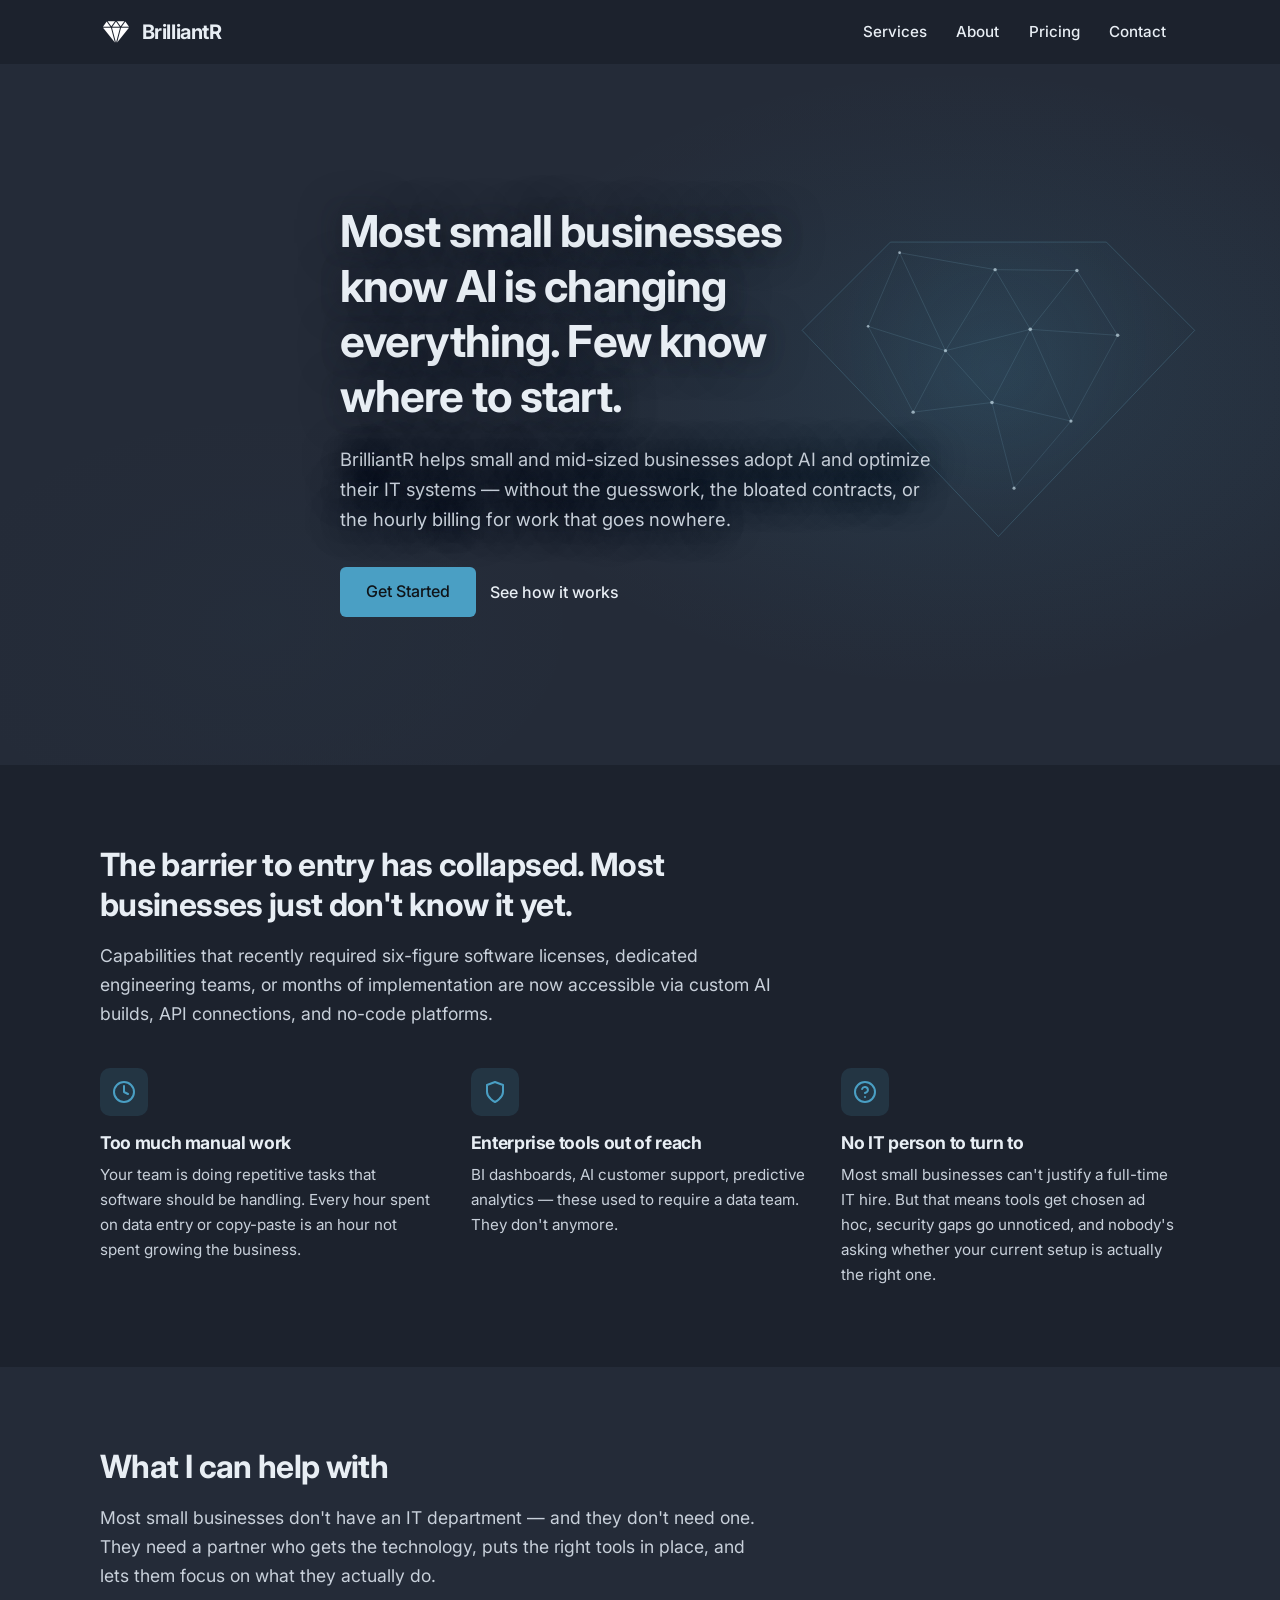
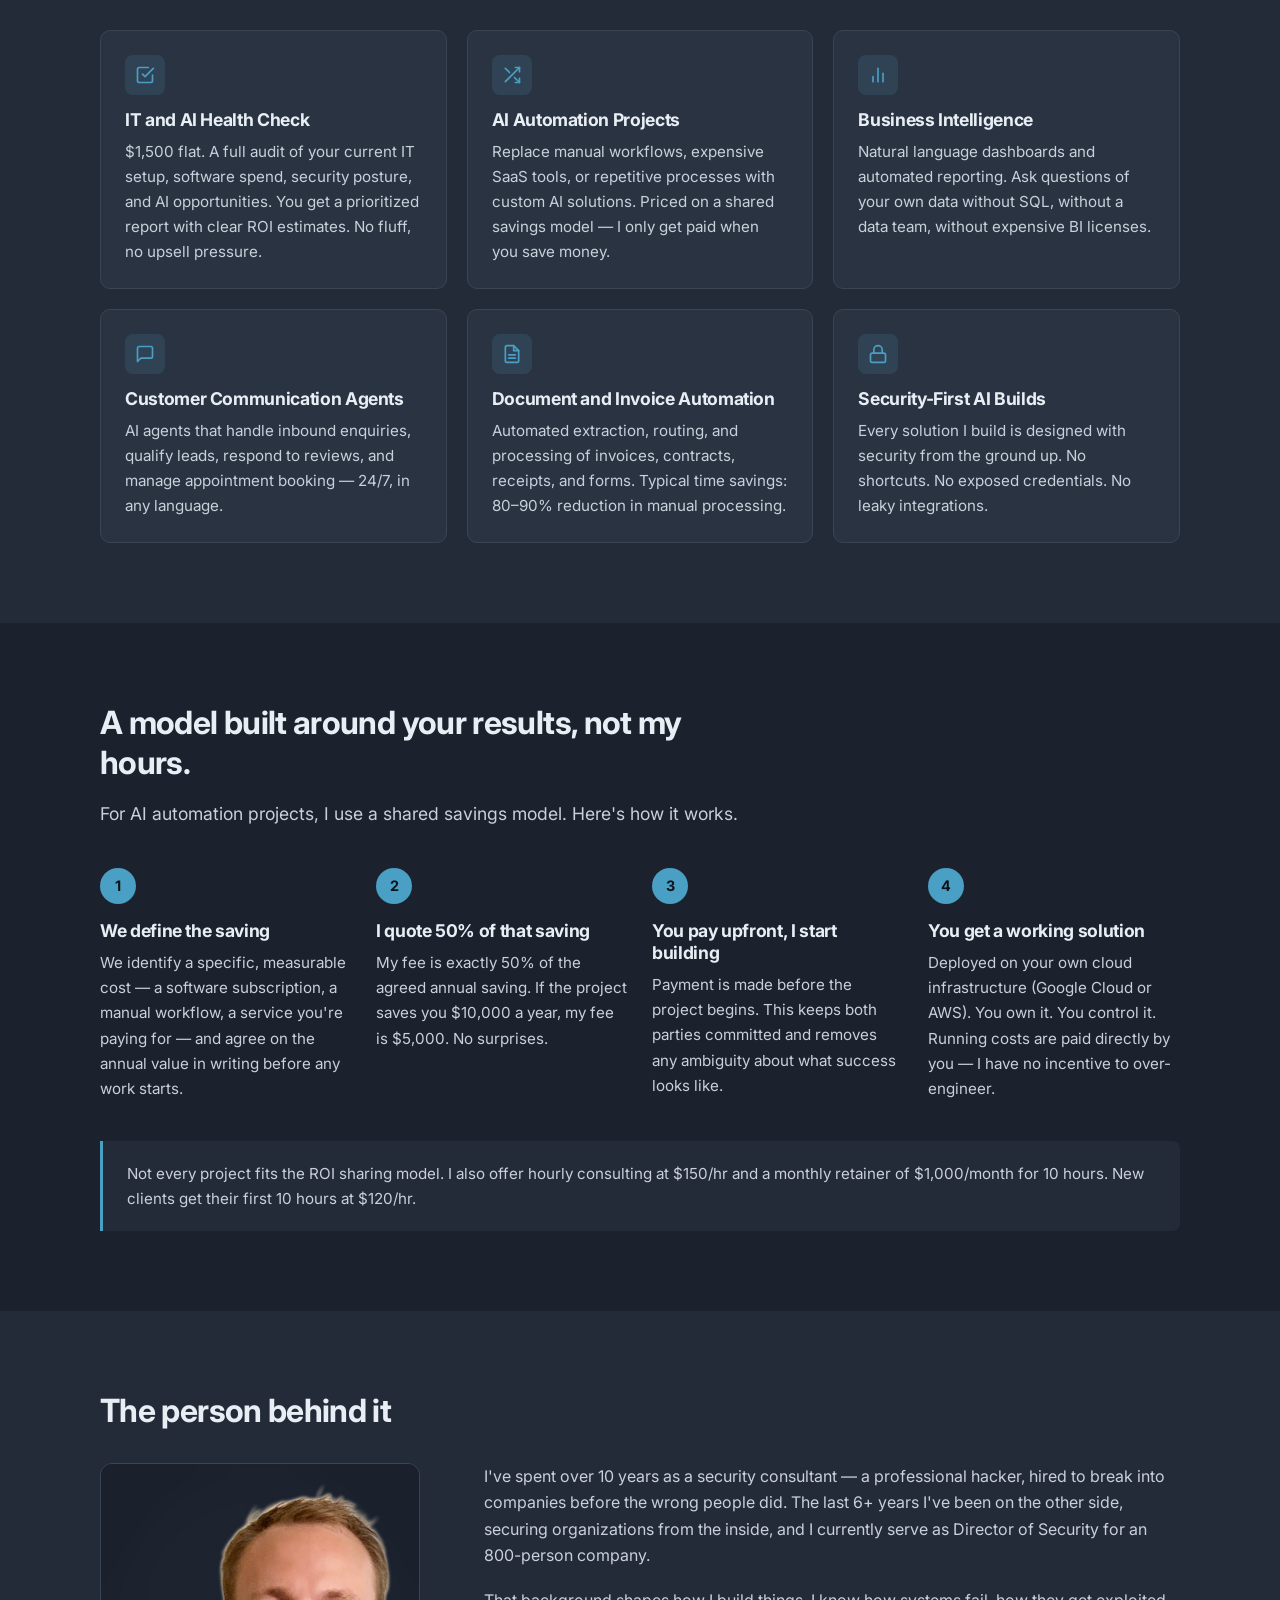
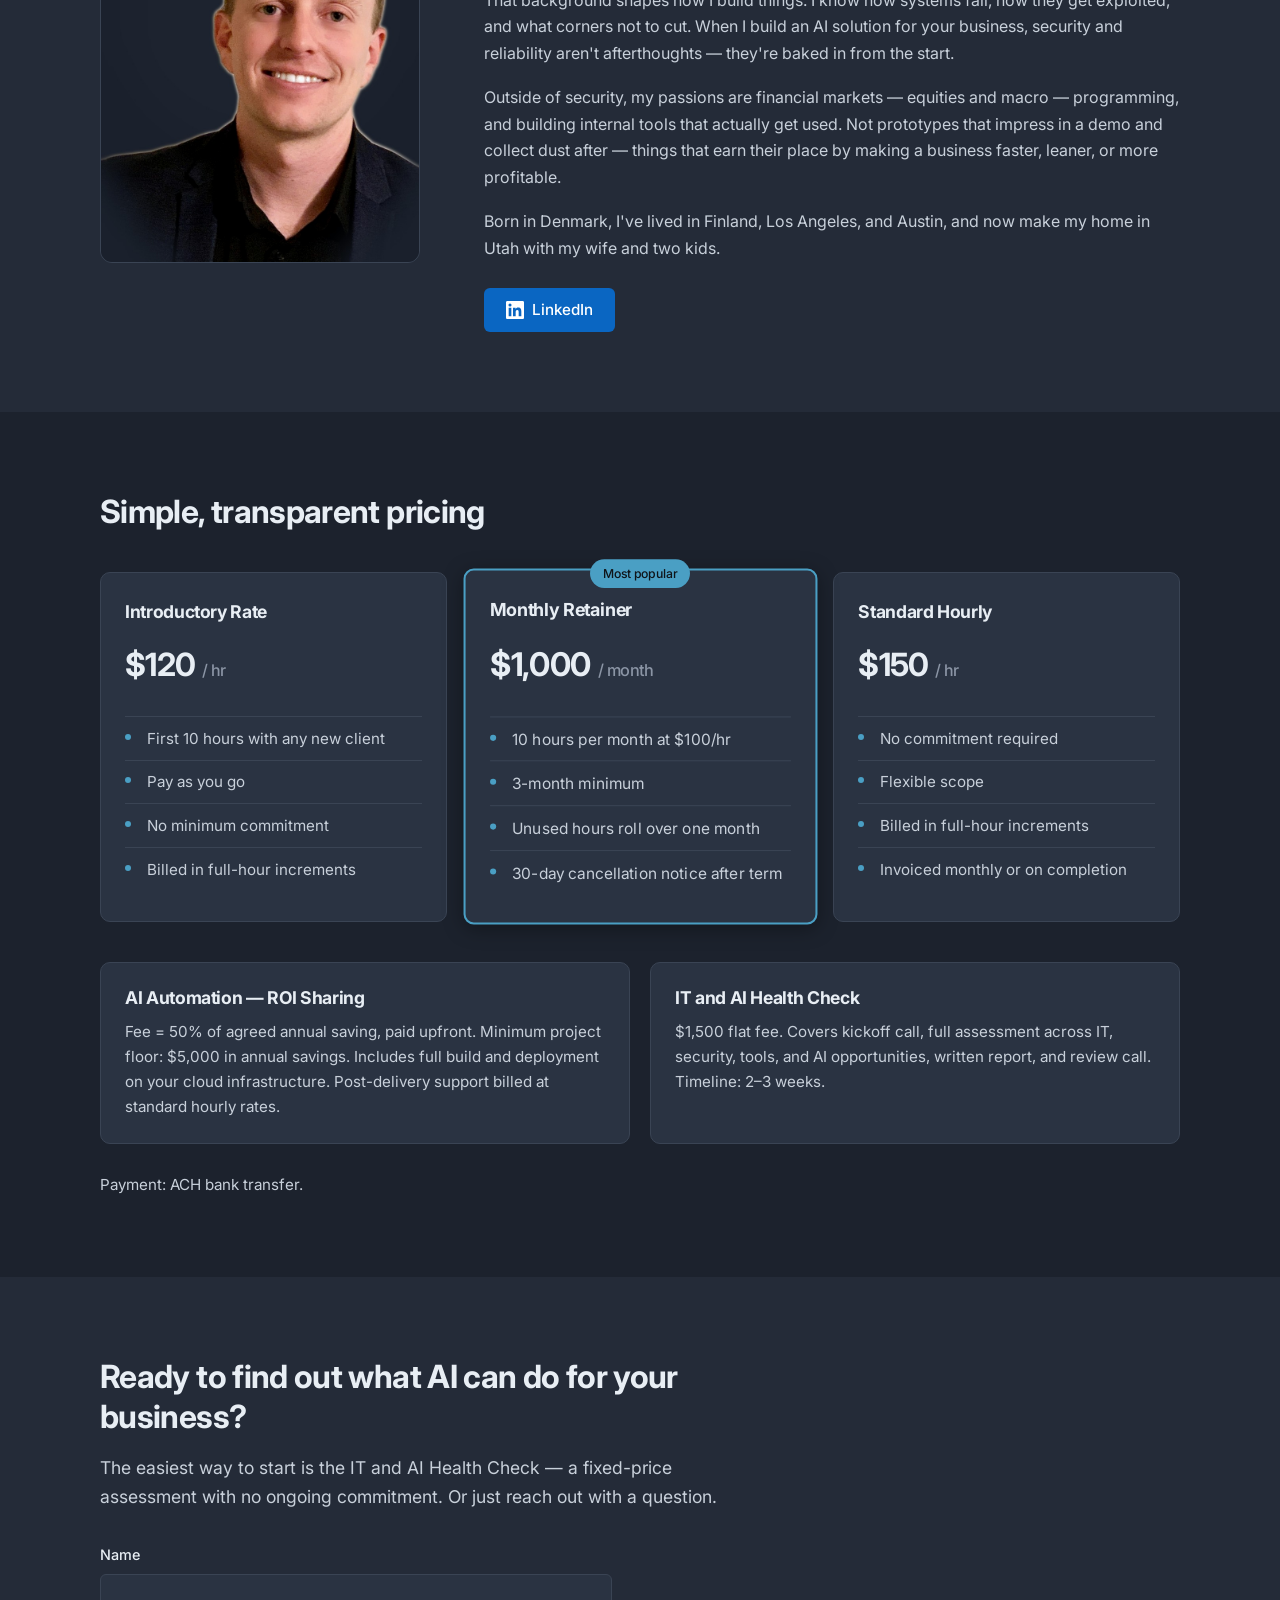
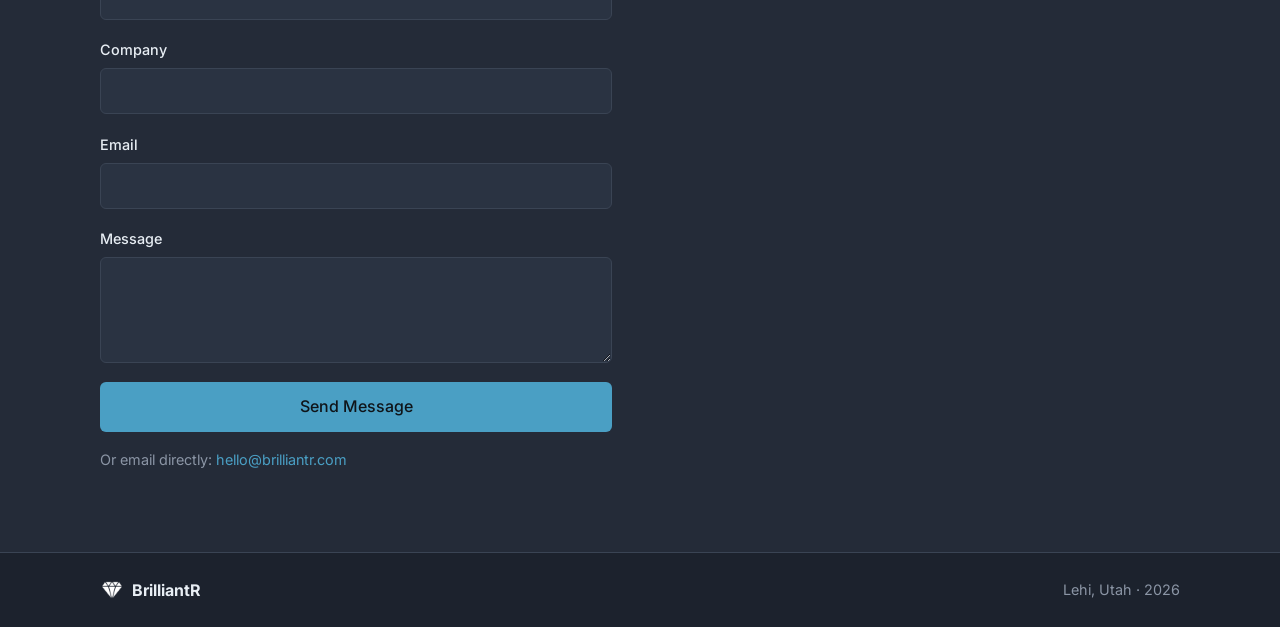
==== commit 9ccba50d: "Add SEO optimizations, OG card image, and llms.txt - Improved title and meta description - Added can" ====
--- a/index.html
+++ b/index.html
@@ -3,14 +3,112 @@
 <head>
   <meta charset="UTF-8">
   <meta name="viewport" content="width=device-width, initial-scale=1.0">
-  <meta name="description" content="IT and AI consulting for small businesses without an IT department. Get the right tools in place and focus on what you do best.">
+  <meta name="description" content="AI and IT consulting for small businesses without an in-house IT department. Automate workflows, cut software costs, and adopt AI.">
+  <meta name="robots" content="index, follow">
+  <meta name="author" content="BrilliantR">
   <meta name="theme-color" content="#1C222D">
-  <title>BrilliantR — AI and IT Consulting</title>
+  <title>BrilliantR — AI & IT Consulting for Small Businesses</title>
+  <link rel="canonical" href="https://brilliantr.com/">
+
+  <!-- Open Graph -->
+  <meta property="og:type" content="website">
+  <meta property="og:url" content="https://brilliantr.com/">
+  <meta property="og:site_name" content="BrilliantR">
+  <meta property="og:locale" content="en_US">
+  <meta property="og:title" content="BrilliantR — AI & IT Consulting for Small Businesses">
+  <meta property="og:description" content="AI and IT consulting for small businesses without an in-house IT department. Automate workflows, cut software costs, and adopt AI.">
+  <meta property="og:image" content="https://brilliantr.com/images/og-card.png">
+  <meta property="og:image:width" content="1200">
+  <meta property="og:image:height" content="630">
+  <meta property="og:image:alt" content="BrilliantR — AI & IT Consulting for Small Businesses">
+
+  <!-- Twitter Card -->
+  <meta name="twitter:card" content="summary_large_image">
+  <meta name="twitter:title" content="BrilliantR — AI & IT Consulting for Small Businesses">
+  <meta name="twitter:description" content="AI and IT consulting for small businesses without an in-house IT department. Automate workflows, cut software costs, and adopt AI.">
+  <meta name="twitter:image" content="https://brilliantr.com/images/og-card.png">
+
   <link rel="icon" href="images/icon.png" type="image/png">
   <link rel="apple-touch-icon" href="images/logo.png">
+  <script type="application/ld+json">
+  {
+    "@context": "https://schema.org",
+    "@type": "ProfessionalService",
+    "name": "BrilliantR",
+    "url": "https://brilliantr.com",
+    "description": "AI and IT consulting for small businesses without an in-house IT department. Services include AI automation, business intelligence, IT health checks, and security-first builds.",
+    "email": "hello@brilliantr.com",
+    "address": {
+      "@type": "PostalAddress",
+      "addressLocality": "Lehi",
+      "addressRegion": "UT",
+      "addressCountry": "US"
+    },
+    "areaServed": {
+      "@type": "Country",
+      "name": "United States"
+    },
+    "hasOfferCatalog": {
+      "@type": "OfferCatalog",
+      "name": "AI & IT Consulting Services",
+      "itemListElement": [
+        {
+          "@type": "Offer",
+          "itemOffered": {
+            "@type": "Service",
+            "name": "IT and AI Health Check",
+            "description": "Full audit of your IT setup, software spend, security posture, and AI opportunities. Prioritized report with ROI estimates.",
+            "offers": { "@type": "Offer", "price": "1500", "priceCurrency": "USD" }
+          }
+        },
+        {
+          "@type": "Offer",
+          "itemOffered": {
+            "@type": "Service",
+            "name": "AI Automation Projects",
+            "description": "Replace manual workflows and repetitive processes with custom AI solutions. Priced on a shared savings model."
+          }
+        },
+        {
+          "@type": "Offer",
+          "itemOffered": {
+            "@type": "Service",
+            "name": "Business Intelligence",
+            "description": "Natural language dashboards and automated reporting without SQL or a data team."
+          }
+        },
+        {
+          "@type": "Offer",
+          "itemOffered": {
+            "@type": "Service",
+            "name": "Customer Communication Agents",
+            "description": "AI agents that handle inbound enquiries, qualify leads, respond to reviews, and manage appointment booking 24/7."
+          }
+        },
+        {
+          "@type": "Offer",
+          "itemOffered": {
+            "@type": "Service",
+            "name": "Document and Invoice Automation",
+            "description": "Automated extraction, routing, and processing of invoices, contracts, receipts, and forms."
+          }
+        }
+      ]
+    },
+    "founder": {
+      "@type": "Person",
+      "jobTitle": "AI & IT Consultant",
+      "description": "Security consultant and former professional penetration tester with 10+ years experience, now Director of Security at an 800-person company.",
+      "sameAs": "https://www.linkedin.com/in/runetk-dk/"
+    },
+    "priceRange": "$120–$1,500"
+  }
+  </script>
   <link rel="preconnect" href="https://fonts.googleapis.com">
   <link rel="preconnect" href="https://fonts.gstatic.com" crossorigin>
-  <link href="https://fonts.googleapis.com/css2?family=Inter:wght@400;500;700&display=swap" rel="stylesheet">
+  <link rel="preload" as="style" href="https://fonts.googleapis.com/css2?family=Inter:wght@400;500;700&display=swap">
+  <link rel="stylesheet" href="https://fonts.googleapis.com/css2?family=Inter:wght@400;500;700&display=swap" media="print" onload="this.media='all'">
+  <noscript><link rel="stylesheet" href="https://fonts.googleapis.com/css2?family=Inter:wght@400;500;700&display=swap"></noscript>
   <style>
     :root {
       --primary: #E8EEF4;
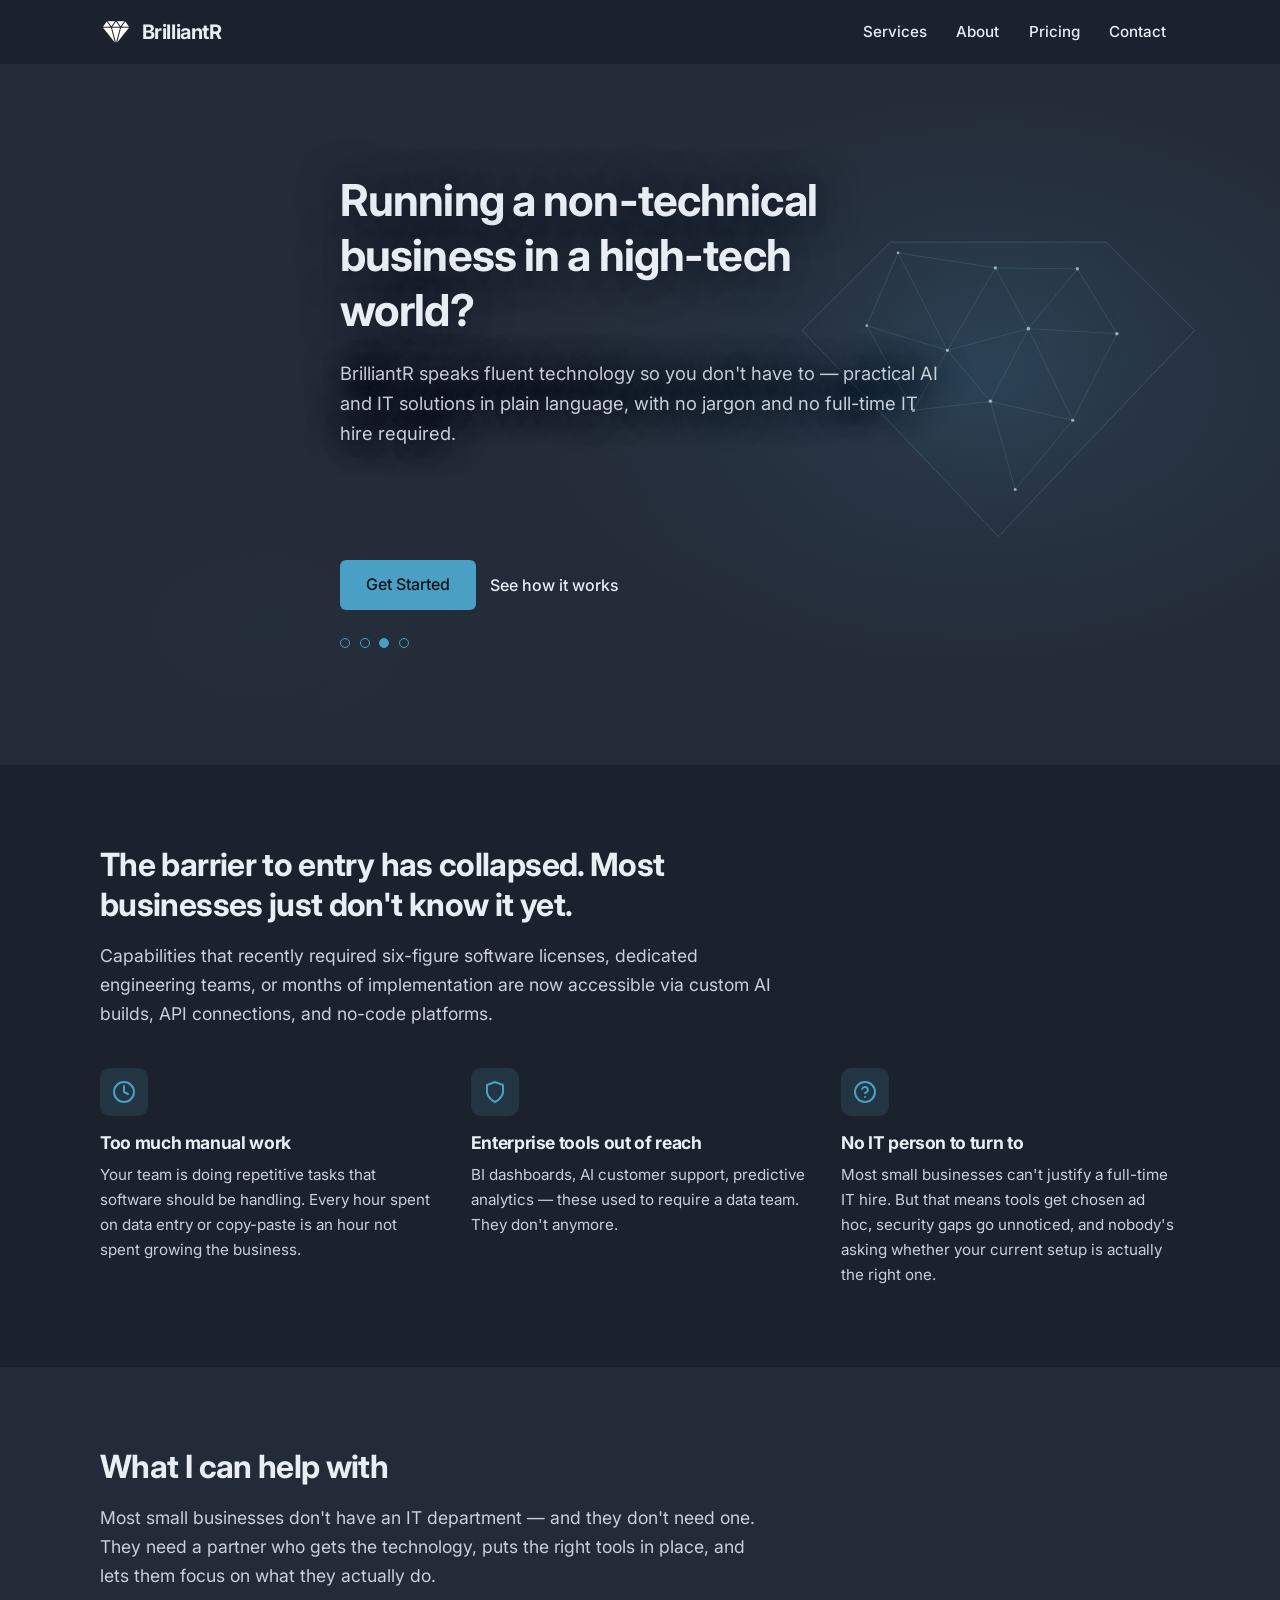
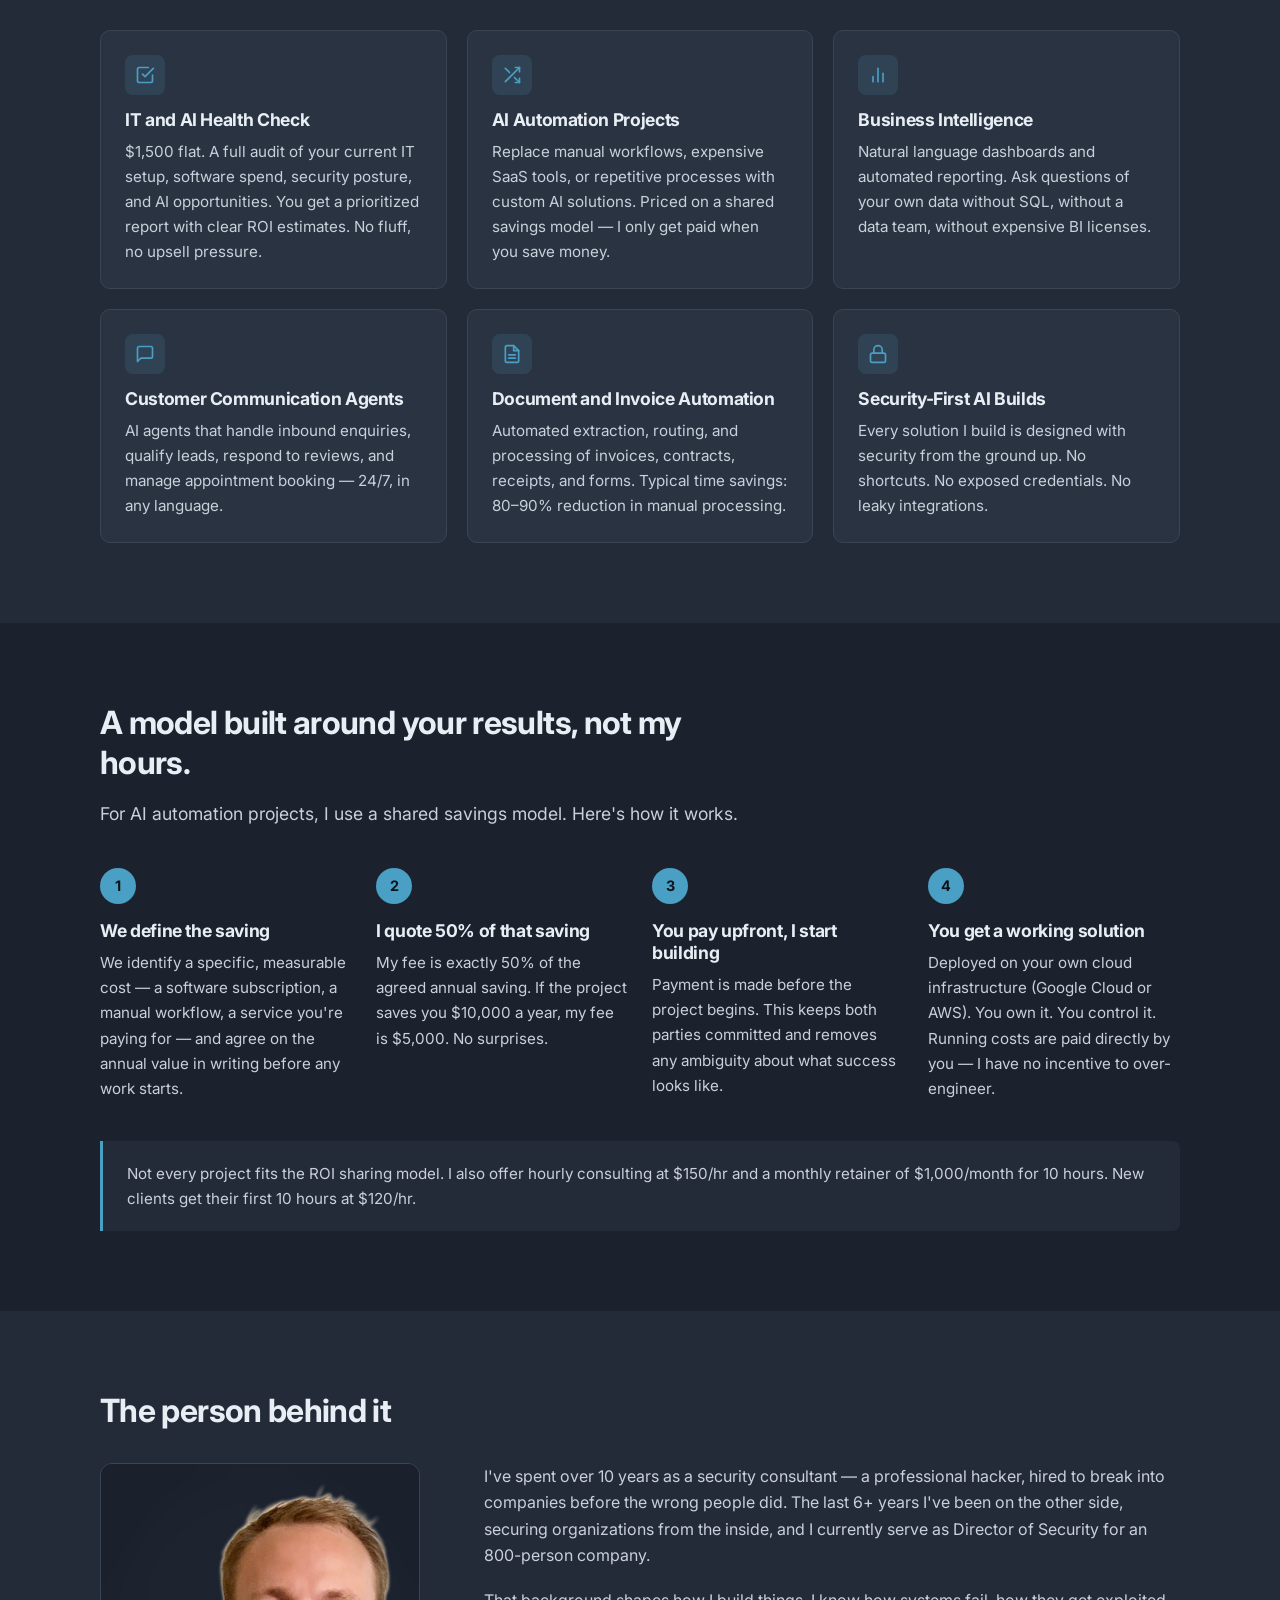
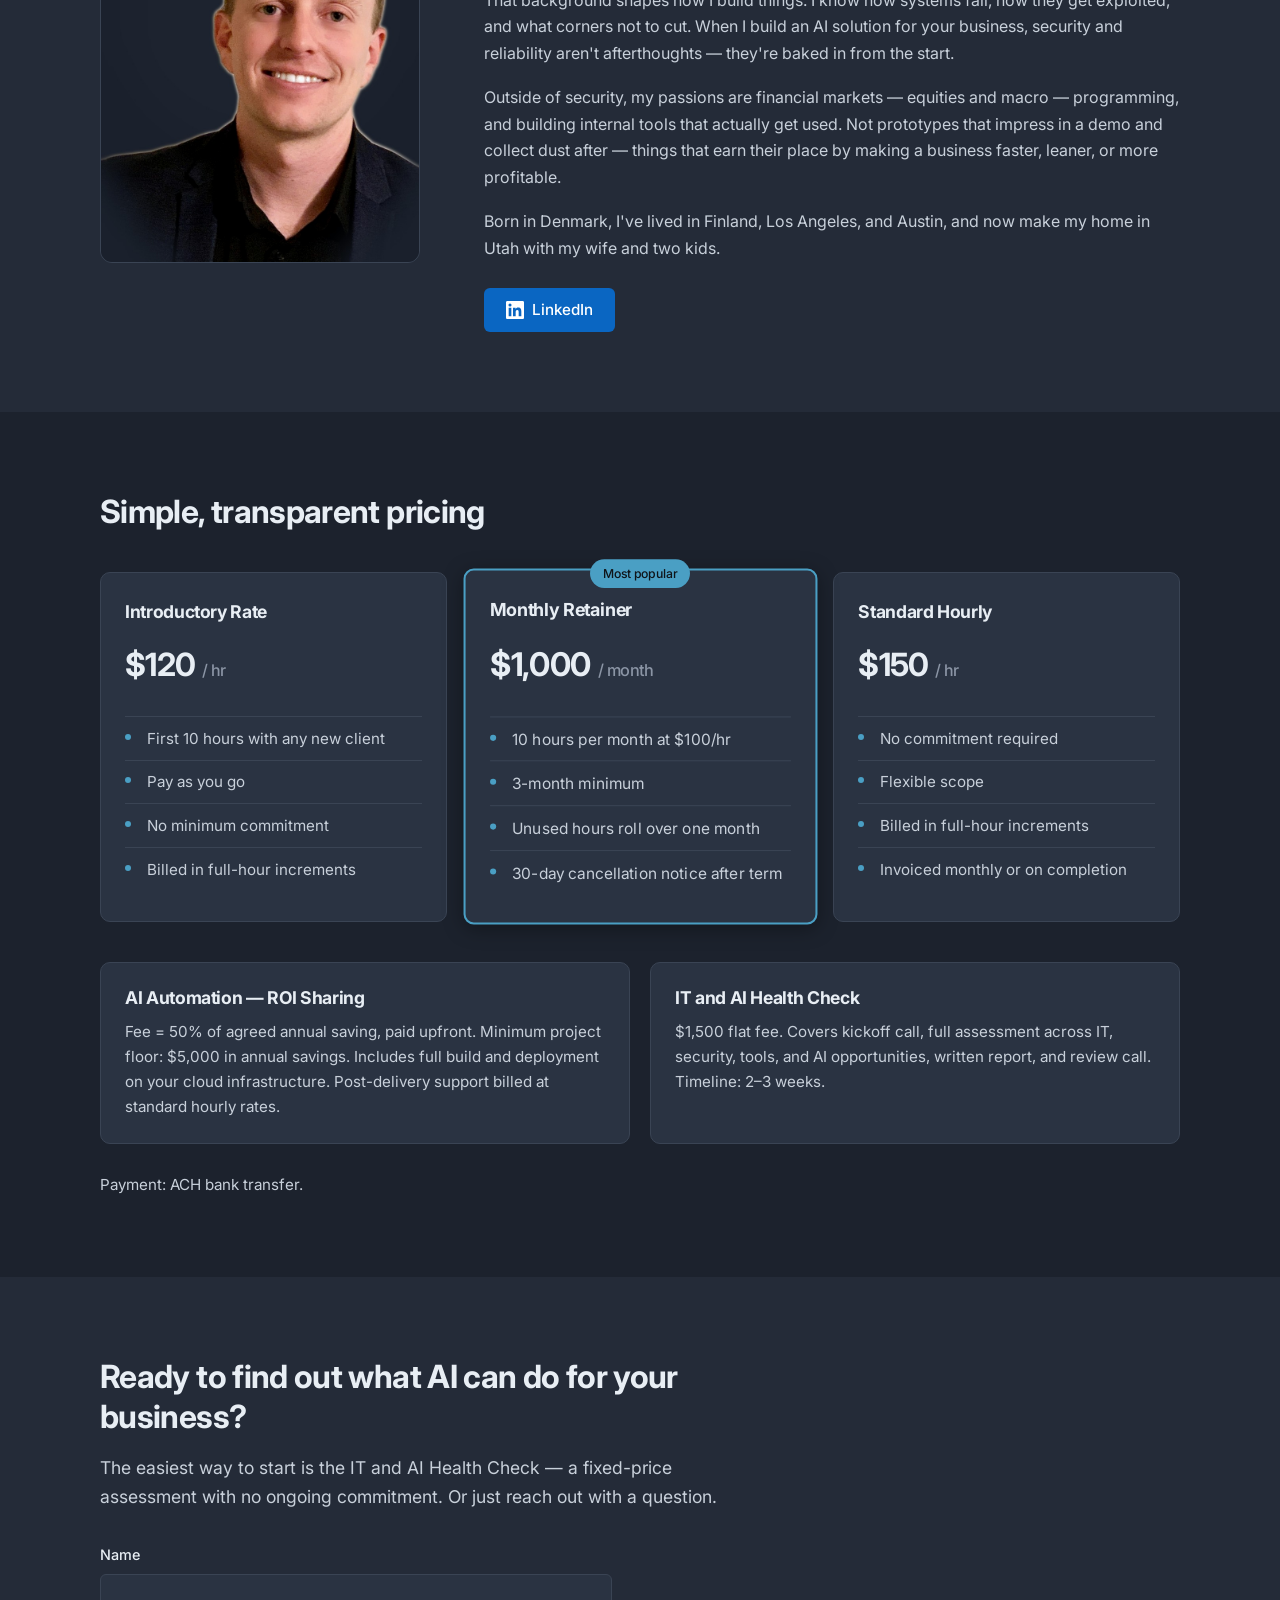
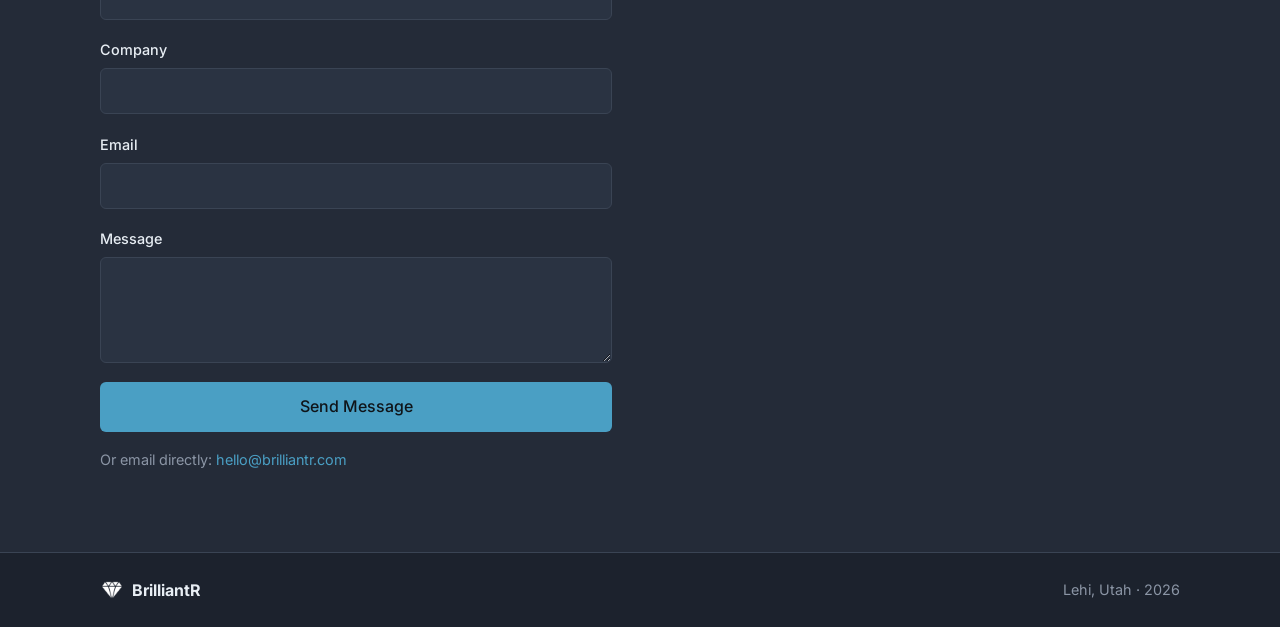
==== commit 14ac69c2: "De-inline CSS and JS into external files Extract the inline <style> block from index.html into css/s" ====
--- a/index.html
+++ b/index.html
@@ -109,834 +109,7 @@
   <link rel="preload" as="style" href="https://fonts.googleapis.com/css2?family=Inter:wght@400;500;700&display=swap">
   <link rel="stylesheet" href="https://fonts.googleapis.com/css2?family=Inter:wght@400;500;700&display=swap" media="print" onload="this.media='all'">
   <noscript><link rel="stylesheet" href="https://fonts.googleapis.com/css2?family=Inter:wght@400;500;700&display=swap"></noscript>
-  <style>
-    :root {
-      --primary: #E8EEF4;
-      --accent: #4A9FC4;
-      --bg: #242B38;
-      --text: #C8D0DA;
-      --border: #3A4454;
-      --white: #1C222D;
-      --card: #2A3342;
-      --muted: #8B95A5;
-      --nav-height: 64px;
-      --max-width: 1120px;
-      --shadow: 0 4px 20px rgba(0, 0, 0, 0.35);
-      color-scheme: dark;
-    }
-
-    *,
-    *::before,
-    *::after {
-      box-sizing: border-box;
-      margin: 0;
-      padding: 0;
-    }
-
-    html {
-      scroll-behavior: smooth;
-      scroll-padding-top: var(--nav-height);
-    }
-
-    body {
-      font-family: Inter, sans-serif;
-      font-size: 1rem;
-      line-height: 1.65;
-      color: var(--text);
-      background: var(--white);
-      -webkit-font-smoothing: antialiased;
-    }
-
-    img {
-      max-width: 100%;
-      display: block;
-    }
-
-    a {
-      color: var(--accent);
-      text-decoration: none;
-    }
-
-    a:hover {
-      text-decoration: underline;
-    }
-
-    :focus-visible {
-      outline: 2px solid var(--accent);
-      outline-offset: 3px;
-    }
-
-    .container {
-      width: 100%;
-      max-width: var(--max-width);
-      margin: 0 auto;
-      padding: 0 1.25rem;
-    }
-
-    /* ——— Nav ——— */
-    .site-header {
-      position: sticky;
-      top: 0;
-      z-index: 100;
-      height: var(--nav-height);
-      background: var(--white);
-      border-bottom: 1px solid transparent;
-      transition: box-shadow 0.2s ease, border-color 0.2s ease;
-    }
-
-    .site-header.is-scrolled {
-      box-shadow: var(--shadow);
-      border-bottom-color: var(--border);
-    }
-
-    .nav-inner {
-      display: flex;
-      align-items: center;
-      justify-content: space-between;
-      height: var(--nav-height);
-      max-width: var(--max-width);
-      margin: 0 auto;
-      padding: 0 1.25rem;
-    }
-
-    .logo {
-      display: inline-flex;
-      align-items: center;
-      gap: 0.6rem;
-      font-size: 1.25rem;
-      font-weight: 700;
-      color: var(--primary);
-      letter-spacing: -0.02em;
-      text-decoration: none;
-    }
-
-    .logo img {
-      width: 32px;
-      height: 32px;
-      object-fit: contain;
-      filter: invert(1);
-    }
-
-    .logo:hover {
-      text-decoration: none;
-      color: var(--accent);
-    }
-
-    .logo:hover img {
-      opacity: 0.85;
-    }
-
-    .nav-toggle {
-      display: flex;
-      flex-direction: column;
-      justify-content: center;
-      gap: 5px;
-      width: 44px;
-      height: 44px;
-      padding: 10px;
-      border: none;
-      background: transparent;
-      cursor: pointer;
-    }
-
-    .nav-toggle span {
-      display: block;
-      height: 2px;
-      width: 100%;
-      background: var(--primary);
-      border-radius: 1px;
-      transition: transform 0.2s ease, opacity 0.2s ease;
-    }
-
-    .nav-toggle:hover span {
-      background: var(--accent);
-    }
-
-    .nav-toggle[aria-expanded="true"] span:nth-child(1) {
-      transform: translateY(7px) rotate(45deg);
-    }
-
-    .nav-toggle[aria-expanded="true"] span:nth-child(2) {
-      opacity: 0;
-    }
-
-    .nav-toggle[aria-expanded="true"] span:nth-child(3) {
-      transform: translateY(-7px) rotate(-45deg);
-    }
-
-    .nav-links {
-      display: none;
-      list-style: none;
-      gap: 0.25rem;
-    }
-
-    .nav-links a {
-      display: block;
-      padding: 0.75rem 1rem;
-      color: var(--primary);
-      font-weight: 500;
-      font-size: 0.95rem;
-      text-decoration: none;
-    }
-
-    .nav-links a:hover {
-      color: var(--accent);
-    }
-
-    .nav-links.is-open {
-      display: flex;
-      flex-direction: column;
-      position: absolute;
-      top: var(--nav-height);
-      left: 0;
-      right: 0;
-      background: var(--white);
-      border-bottom: 1px solid var(--border);
-      box-shadow: var(--shadow);
-      padding: 0.5rem 0;
-    }
-
-    /* ——— Buttons ——— */
-    .btn {
-      display: inline-flex;
-      align-items: center;
-      justify-content: center;
-      gap: 0.5rem;
-      padding: 0.85rem 1.5rem;
-      font-family: inherit;
-      font-size: 1rem;
-      font-weight: 500;
-      line-height: 1.2;
-      border-radius: 6px;
-      border: 2px solid transparent;
-      cursor: pointer;
-      text-decoration: none;
-      transition: background 0.15s ease, color 0.15s ease, border-color 0.15s ease;
-    }
-
-    .btn:hover {
-      text-decoration: none;
-    }
-
-    .btn-primary {
-      background: var(--accent);
-      color: #0F1419;
-    }
-
-    .btn-primary:hover {
-      background: #6BB4D4;
-      color: #0F1419;
-    }
-
-    .btn-secondary {
-      background: transparent;
-      color: var(--primary);
-      border-color: var(--border);
-    }
-
-    .btn-secondary:hover {
-      border-color: var(--accent);
-      color: var(--accent);
-    }
-
-    .btn-linkedin {
-      background: #0A66C2;
-      color: #FFFFFF;
-      padding: 0.7rem 1.25rem;
-      font-size: 0.95rem;
-    }
-
-    .btn-linkedin:hover {
-      background: #1A7FD4;
-      color: #FFFFFF;
-    }
-
-    /* ——— Sections ——— */
-    section {
-      padding: 4rem 0;
-    }
-
-    .section-alt {
-      background: var(--bg);
-    }
-
-    h1, h2, h3 {
-      color: var(--primary);
-      line-height: 1.25;
-      letter-spacing: -0.02em;
-    }
-
-    h1 {
-      font-size: clamp(1.85rem, 5vw, 2.75rem);
-      font-weight: 700;
-      margin-bottom: 1.25rem;
-      max-width: 18ch;
-    }
-
-    h2 {
-      font-size: clamp(1.5rem, 3.5vw, 2rem);
-      font-weight: 700;
-      margin-bottom: 1rem;
-      max-width: 28ch;
-    }
-
-    h3 {
-      font-size: 1.1rem;
-      font-weight: 700;
-      margin-bottom: 0.5rem;
-    }
-
-    .lead {
-      font-size: 1.1rem;
-      color: var(--text);
-      max-width: 42rem;
-      margin-bottom: 1.5rem;
-    }
-
-    .fade-in {
-      opacity: 0;
-      transform: translateY(16px);
-      transition: opacity 0.5s ease, transform 0.5s ease;
-    }
-
-    .fade-in.is-visible {
-      opacity: 1;
-      transform: translateY(0);
-    }
-
-    @media (prefers-reduced-motion: reduce) {
-      html {
-        scroll-behavior: auto;
-      }
-
-      .fade-in {
-        opacity: 1;
-        transform: none;
-        transition: none;
-      }
-    }
-
-    /* ——— Hero ——— */
-    .hero {
-      position: relative;
-      overflow: hidden;
-      padding: 4.5rem 0 5rem;
-      background:
-        radial-gradient(ellipse 70% 80% at 75% 45%, rgba(74, 159, 196, 0.14) 0%, transparent 55%),
-        radial-gradient(ellipse 50% 60% at 20% 80%, rgba(74, 159, 196, 0.06) 0%, transparent 50%),
-        var(--bg);
-      min-height: calc(85vh - var(--nav-height));
-      display: flex;
-      align-items: center;
-    }
-
-    /* Base readability gradient — sits under the mesh */
-    .hero-veil {
-      position: absolute;
-      inset: 0;
-      z-index: 0;
-      pointer-events: none;
-      background:
-        linear-gradient(
-          105deg,
-          rgba(36, 43, 56, 0.92) 0%,
-          rgba(36, 43, 56, 0.55) 42%,
-          rgba(36, 43, 56, 0.12) 68%,
-          rgba(36, 43, 56, 0) 100%
-        );
-    }
-
-    /* Mesh above the veil so interaction is visible */
-    .hero-mesh {
-      position: absolute;
-      inset: 0;
-      width: 100%;
-      height: 100%;
-      z-index: 1;
-      display: block;
-      pointer-events: none;
-    }
-
-    .hero-content {
-      position: relative;
-      z-index: 2;
-      /* Soft scrim so type stays sharp over bright mesh */
-      max-width: 40rem;
-    }
-
-    .hero-content h1,
-    .hero-content .lead {
-      text-shadow: 0 1px 18px rgba(28, 34, 45, 0.85), 0 0 40px rgba(28, 34, 45, 0.5);
-    }
-
-    .hero .lead {
-      font-size: 1.15rem;
-      max-width: 38rem;
-    }
-
-    .hero-actions {
-      display: flex;
-      flex-wrap: wrap;
-      gap: 0.85rem;
-      align-items: center;
-      margin-top: 2rem;
-    }
-
-    .hero-link {
-      font-weight: 500;
-      color: var(--primary);
-      padding: 0.5rem 0;
-    }
-
-    .hero-link:hover {
-      color: var(--accent);
-    }
-
-    @media (max-width: 719px) {
-      .hero-veil {
-        background:
-          linear-gradient(
-            180deg,
-            rgba(36, 43, 56, 0.75) 0%,
-            rgba(36, 43, 56, 0.45) 55%,
-            rgba(36, 43, 56, 0.25) 100%
-          );
-      }
-    }
-
-    /* ——— Problem grid ——— */
-    .problem-grid {
-      display: grid;
-      gap: 2rem;
-      margin-top: 2.5rem;
-    }
-
-    .icon-wrap {
-      width: 48px;
-      height: 48px;
-      border-radius: 10px;
-      background: rgba(74, 159, 196, 0.15);
-      display: flex;
-      align-items: center;
-      justify-content: center;
-      margin-bottom: 1rem;
-      color: var(--accent);
-    }
-
-    .icon-wrap svg {
-      width: 24px;
-      height: 24px;
-    }
-
-    .problem-item p {
-      font-size: 0.95rem;
-      color: var(--text);
-    }
-
-    /* ——— Services ——— */
-    .services-grid {
-      display: grid;
-      gap: 1.25rem;
-      margin-top: 2.5rem;
-    }
-
-    .service-card {
-      background: var(--card);
-      border: 1px solid var(--border);
-      border-radius: 10px;
-      padding: 1.5rem;
-    }
-
-    .service-card .icon-wrap {
-      width: 40px;
-      height: 40px;
-      border-radius: 8px;
-      margin-bottom: 0.85rem;
-    }
-
-    .service-card .icon-wrap svg {
-      width: 20px;
-      height: 20px;
-    }
-
-    .service-card p {
-      font-size: 0.95rem;
-      color: var(--text);
-    }
-
-    /* ——— Timeline ——— */
-    .timeline {
-      display: grid;
-      gap: 1.75rem;
-      margin-top: 2.5rem;
-      counter-reset: step;
-    }
-
-    .timeline-step {
-      position: relative;
-      padding-left: 3.5rem;
-    }
-
-    .timeline-step::before {
-      counter-increment: step;
-      content: counter(step);
-      position: absolute;
-      left: 0;
-      top: 0;
-      width: 2.25rem;
-      height: 2.25rem;
-      border-radius: 50%;
-      background: var(--accent);
-      color: #0F1419;
-      font-weight: 700;
-      font-size: 0.9rem;
-      display: flex;
-      align-items: center;
-      justify-content: center;
-    }
-
-    .timeline-step p {
-      font-size: 0.95rem;
-      color: var(--text);
-    }
-
-    .how-note {
-      margin-top: 2.5rem;
-      padding: 1.25rem 1.5rem;
-      background: var(--bg);
-      border-left: 3px solid var(--accent);
-      border-radius: 0 8px 8px 0;
-      font-size: 0.95rem;
-      color: var(--text);
-    }
-
-    /* ——— About ——— */
-    .about-layout {
-      display: grid;
-      gap: 2.5rem;
-      margin-top: 2rem;
-      align-items: start;
-    }
-
-    .about-photo {
-      max-width: 320px;
-      width: 100%;
-      border-radius: 12px;
-      overflow: hidden;
-      border: 1px solid var(--border);
-      aspect-ratio: 4 / 5;
-      background: var(--card);
-    }
-
-    .about-photo img {
-      width: 100%;
-      height: 100%;
-      object-fit: cover;
-      object-position: center top;
-    }
-
-    .about-text p {
-      margin-bottom: 1.15rem;
-    }
-
-    .about-text .btn {
-      margin-top: 0.5rem;
-    }
-
-    /* ——— Pricing ——— */
-    .pricing-grid {
-      display: grid;
-      gap: 1.25rem;
-      margin-top: 2.5rem;
-    }
-
-    .price-card {
-      background: var(--card);
-      border: 1px solid var(--border);
-      border-radius: 10px;
-      padding: 1.75rem 1.5rem;
-      display: flex;
-      flex-direction: column;
-    }
-
-    .price-card.featured {
-      border-color: var(--accent);
-      border-width: 2px;
-      box-shadow: var(--shadow);
-      position: relative;
-    }
-
-    .price-badge {
-      position: absolute;
-      top: -0.7rem;
-      left: 50%;
-      transform: translateX(-50%);
-      background: var(--accent);
-      color: #0F1419;
-      font-size: 0.75rem;
-      font-weight: 500;
-      padding: 0.25rem 0.75rem;
-      border-radius: 999px;
-      white-space: nowrap;
-    }
-
-    .price-amount {
-      font-size: 2rem;
-      font-weight: 700;
-      color: var(--primary);
-      margin: 0.5rem 0 0.25rem;
-      letter-spacing: -0.02em;
-    }
-
-    .price-amount span {
-      font-size: 1rem;
-      font-weight: 500;
-      color: var(--muted);
-    }
-
-    .price-card ul {
-      list-style: none;
-      margin-top: 1.25rem;
-      flex: 1;
-    }
-
-    .price-card li {
-      padding: 0.55rem 0;
-      border-top: 1px solid var(--border);
-      font-size: 0.95rem;
-      color: var(--text);
-      padding-left: 1.35rem;
-      position: relative;
-    }
-
-    .price-card li::before {
-      content: "";
-      position: absolute;
-      left: 0;
-      top: 1.05rem;
-      width: 6px;
-      height: 6px;
-      border-radius: 50%;
-      background: var(--accent);
-    }
-
-    .pricing-bands {
-      margin-top: 2.5rem;
-      display: grid;
-      gap: 1.25rem;
-    }
-
-    .pricing-band {
-      background: var(--card);
-      border: 1px solid var(--border);
-      border-radius: 10px;
-      padding: 1.5rem;
-    }
-
-    .pricing-band h3 {
-      margin-bottom: 0.65rem;
-    }
-
-    .pricing-band p {
-      font-size: 0.95rem;
-      color: var(--text);
-    }
-
-    .payment-note {
-      margin-top: 1.75rem;
-      font-size: 0.95rem;
-      color: var(--text);
-    }
-
-    /* ——— Contact ——— */
-    .contact-form {
-      margin-top: 2rem;
-      max-width: 32rem;
-      display: grid;
-      gap: 1.15rem;
-    }
-
-    .form-field {
-      display: flex;
-      flex-direction: column;
-      gap: 0.4rem;
-    }
-
-    .form-field label {
-      font-weight: 500;
-      font-size: 0.9rem;
-      color: var(--primary);
-    }
-
-    .form-field input,
-    .form-field textarea {
-      font-family: inherit;
-      font-size: 1rem;
-      padding: 0.75rem 0.9rem;
-      border: 1px solid var(--border);
-      border-radius: 6px;
-      background: var(--card);
-      color: var(--primary);
-      width: 100%;
-    }
-
-    .form-field input::placeholder,
-    .form-field textarea::placeholder {
-      color: var(--muted);
-    }
-
-    .form-field input:focus,
-    .form-field textarea:focus {
-      border-color: var(--accent);
-      outline: none;
-      box-shadow: 0 0 0 3px rgba(74, 159, 196, 0.25);
-    }
-
-    .form-field textarea {
-      resize: vertical;
-      min-height: 6.5rem;
-    }
-
-    .form-note {
-      margin-top: 1rem;
-      font-size: 0.9rem;
-      color: var(--muted);
-    }
-
-    .form-status {
-      display: none;
-      margin-top: 1.25rem;
-      max-width: 32rem;
-      padding: 1rem 1.15rem;
-      border-radius: 8px;
-      border: 1px solid var(--border);
-      background: var(--card);
-      font-size: 0.95rem;
-      color: var(--text);
-    }
-
-    .form-status.is-visible {
-      display: block;
-    }
-
-    .form-status a {
-      font-weight: 500;
-    }
-
-    /* ——— Footer ——— */
-    .site-footer {
-      border-top: 1px solid var(--border);
-      padding: 1.5rem 0;
-      background: var(--white);
-    }
-
-    .footer-inner {
-      display: flex;
-      flex-wrap: wrap;
-      justify-content: space-between;
-      align-items: center;
-      gap: 0.75rem;
-    }
-
-    .footer-brand {
-      display: inline-flex;
-      align-items: center;
-      gap: 0.5rem;
-      font-weight: 700;
-      color: var(--primary);
-    }
-
-    .footer-brand img {
-      width: 24px;
-      height: 24px;
-      object-fit: contain;
-      filter: invert(1);
-    }
-
-    .footer-meta {
-      font-size: 0.9rem;
-      color: var(--muted);
-    }
-
-    /* ——— Breakpoints ——— */
-    @media (min-width: 768px) {
-      .nav-toggle {
-        display: none;
-      }
-
-      .nav-links {
-        display: flex;
-        flex-direction: row;
-        align-items: center;
-        gap: 0.15rem;
-      }
-
-      .nav-links a {
-        padding: 0.5rem 0.85rem;
-      }
-
-      .problem-grid {
-        grid-template-columns: repeat(3, 1fr);
-        gap: 2rem;
-      }
-
-      .services-grid {
-        grid-template-columns: repeat(2, 1fr);
-      }
-
-      .timeline {
-        grid-template-columns: repeat(4, 1fr);
-        gap: 1.5rem;
-      }
-
-      .timeline-step {
-        padding-left: 0;
-        padding-top: 3.25rem;
-      }
-
-      .timeline-step::before {
-        top: 0;
-        left: 0;
-      }
-
-      .about-layout {
-        grid-template-columns: 280px 1fr;
-        gap: 3rem;
-      }
-
-      .pricing-grid {
-        grid-template-columns: repeat(3, 1fr);
-        align-items: stretch;
-      }
-
-      .price-card.featured {
-        transform: scale(1.02);
-      }
-    }
-
-    @media (min-width: 1280px) {
-      section {
-        padding: 5rem 0;
-      }
-
-      .hero {
-        padding: 6rem 0 6.5rem;
-      }
-
-      .services-grid {
-        grid-template-columns: repeat(3, 1fr);
-      }
-
-      .about-layout {
-        grid-template-columns: 320px 1fr;
-        gap: 4rem;
-      }
-
-      .pricing-bands {
-        grid-template-columns: 1fr 1fr;
-      }
-    }
-  </style>
+  <link rel="stylesheet" href="css/styles.css">
 </head>
 <body>
   <header class="site-header" id="site-header">
@@ -971,11 +144,33 @@
       <canvas class="hero-mesh" id="hero-mesh" aria-hidden="true"></canvas>
       <div class="hero-veil" aria-hidden="true"></div>
       <div class="container fade-in hero-content">
-        <h1>Most small businesses know AI is changing everything. Few know where to start.</h1>
-        <p class="lead">BrilliantR helps small and mid-sized businesses adopt AI and optimize their IT systems — without the guesswork, the bloated contracts, or the hourly billing for work that goes nowhere.</p>
+        <div class="hero-slides" id="hero-slides" role="group" aria-roledescription="carousel" aria-label="Headlines">
+          <div class="hero-slide is-active" aria-hidden="false">
+            <h1>Most small businesses know AI is changing everything. Few know where to start.</h1>
+            <p class="lead">BrilliantR helps small and mid-sized businesses adopt AI and optimize their IT systems — without the guesswork, the bloated contracts, or the hourly billing for work that goes nowhere.</p>
+          </div>
+          <div class="hero-slide" aria-hidden="true">
+            <h1>You don't need an IT department. You need the right partner.</h1>
+            <p class="lead">BrilliantR brings senior security and AI expertise to businesses that can't justify a full-time hire — so you get enterprise-grade technology without the enterprise price tag.</p>
+          </div>
+          <div class="hero-slide" aria-hidden="true">
+            <h1>Running a non-technical business in a high-tech world?</h1>
+            <p class="lead">BrilliantR speaks fluent technology so you don't have to — practical AI and IT solutions in plain language, with no jargon and no full-time IT hire required.</p>
+          </div>
+          <div class="hero-slide" aria-hidden="true">
+            <h1>Your team is doing work software should be doing. Automate it.</h1>
+            <p class="lead">From invoice processing to customer communication, AI can reclaim hours every week. I only get paid when it actually saves you money.</p>
+          </div>
+        </div>
         <div class="hero-actions">
           <a class="btn btn-primary" href="#contact">Get Started</a>
           <a class="hero-link" href="#how-it-works">See how it works</a>
+        </div>
+        <div class="hero-dots" id="hero-dots" role="tablist" aria-label="Choose a headline">
+          <button class="hero-dot is-active" type="button" role="tab" aria-selected="true" aria-label="Show headline 1" aria-controls="hero-slides"></button>
+          <button class="hero-dot" type="button" role="tab" aria-selected="false" aria-label="Show headline 2" aria-controls="hero-slides"></button>
+          <button class="hero-dot" type="button" role="tab" aria-selected="false" aria-label="Show headline 3" aria-controls="hero-slides"></button>
+          <button class="hero-dot" type="button" role="tab" aria-selected="false" aria-label="Show headline 4" aria-controls="hero-slides"></button>
         </div>
       </div>
     </section>
@@ -1239,537 +434,7 @@
     </div>
   </footer>
 
-  <script>
-    (function () {
-      var header = document.getElementById("site-header");
-      var toggle = document.getElementById("nav-toggle");
-      var menu = document.getElementById("nav-menu");
-      var yearEl = document.getElementById("year");
-
-      if (yearEl) {
-        yearEl.textContent = String(new Date().getFullYear());
-      }
-
-      function setMenuOpen(open) {
-        toggle.setAttribute("aria-expanded", open ? "true" : "false");
-        toggle.setAttribute("aria-label", open ? "Close menu" : "Open menu");
-        menu.classList.toggle("is-open", open);
-      }
-
-      var form = document.getElementById("contact-form");
-      var formStatus = document.getElementById("form-status");
-
-      if (form) {
-        form.addEventListener("submit", function (event) {
-          event.preventDefault();
-
-          var name = (form.elements.name.value || "").trim();
-          var company = (form.elements.company.value || "").trim();
-          var email = (form.elements.email.value || "").trim();
-          var message = (form.elements.message.value || "").trim();
-
-          if (!name || !email || !message) {
-            return;
-          }
-
-          var subject = "BrilliantR inquiry from " + name;
-          var body =
-            "Name: " + name + "\n" +
-            "Company: " + (company || "—") + "\n" +
-            "Email: " + email + "\n\n" +
-            message;
-
-          var mailto =
-            "mailto:hello@brilliantr.com" +
-            "?subject=" + encodeURIComponent(subject) +
-            "&body=" + encodeURIComponent(body);
-
-          var mailLink = document.createElement("a");
-          mailLink.href = mailto;
-          mailLink.rel = "noopener";
-          document.body.appendChild(mailLink);
-          mailLink.click();
-          document.body.removeChild(mailLink);
-
-          if (formStatus) {
-            formStatus.classList.add("is-visible");
-            formStatus.innerHTML =
-              'If your email app did not open, send your message to ' +
-              '<a href="mailto:hello@brilliantr.com">hello@brilliantr.com</a>.';
-          }
-
-          if (navigator.clipboard && navigator.clipboard.writeText) {
-            navigator.clipboard.writeText(body).then(
-              function () {
-                if (formStatus) {
-                  formStatus.innerHTML =
-                    'Message copied to your clipboard. Paste it into an email to ' +
-                    '<a href="mailto:hello@brilliantr.com">hello@brilliantr.com</a>.';
-                }
-              },
-              function () { /* clipboard blocked */ }
-            );
-          }
-        });
-      }
-
-      document.querySelectorAll('a[href^="#"]').forEach(function (anchor) {
-        anchor.addEventListener("click", function (event) {
-          var hash = anchor.getAttribute("href");
-          if (!hash || hash === "#") return;
-          var target = document.getElementById(hash.slice(1));
-          if (!target) return;
-
-          event.preventDefault();
-          target.scrollIntoView({ behavior: "smooth", block: "start" });
-          setMenuOpen(false);
-
-          try {
-            history.replaceState(null, "", hash);
-          } catch (err) {
-            /* ignore */
-          }
-        });
-      });
-
-      toggle.addEventListener("click", function () {
-        var open = toggle.getAttribute("aria-expanded") !== "true";
-        setMenuOpen(open);
-      });
-
-      menu.querySelectorAll("a").forEach(function (link) {
-        link.addEventListener("click", function () {
-          setMenuOpen(false);
-        });
-      });
-
-      function onScroll() {
-        header.classList.toggle("is-scrolled", window.scrollY > 8);
-      }
-
-      window.addEventListener("scroll", onScroll, { passive: true });
-      onScroll();
-
-      if ("IntersectionObserver" in window) {
-        var observer = new IntersectionObserver(
-          function (entries) {
-            entries.forEach(function (entry) {
-              if (entry.isIntersecting) {
-                entry.target.classList.add("is-visible");
-                observer.unobserve(entry.target);
-              }
-            });
-          },
-          { rootMargin: "0px 0px -40px 0px", threshold: 0.08 }
-        );
-
-        document.querySelectorAll(".fade-in").forEach(function (el) {
-          observer.observe(el);
-        });
-      } else {
-        document.querySelectorAll(".fade-in").forEach(function (el) {
-          el.classList.add("is-visible");
-        });
-      }
-
-      /* ——— Interactive diamond mesh (hero) ——— */
-      (function initHeroMesh() {
-        var canvas = document.getElementById("hero-mesh");
-        var hero = document.getElementById("top");
-        if (!canvas || !hero) return;
-
-        var ctx = canvas.getContext("2d", { alpha: true });
-        if (!ctx) return;
-
-        var motionQuery = window.matchMedia("(prefers-reduced-motion: reduce)");
-        var reduceMotion = motionQuery.matches;
-        var dpr = 1;
-        var width = 0;
-        var height = 0;
-        var nodes = [];
-        var edges = [];
-        var diamond = null;
-        var rafId = 0;
-        var running = false;
-        var pointer = { x: 0, y: 0, active: false, tx: 0, ty: 0 };
-        var lastFrame = 0;
-
-        // Gem-cut diamond: flat table top, girdle at cy, pointed pavilion below
-        function inGemDiamond(x, y, cx, cy, halfW, crownH, pavilionH, tableHalfW) {
-          var dy = y - cy;
-          if (dy < -crownH || dy > pavilionH) return false;
-          var dx = Math.abs(x - cx);
-          if (dy <= 0) {
-            // Crown: trapezoid from girdle width → table width
-            return dx <= halfW - (halfW - tableHalfW) * (-dy / crownH);
-          } else {
-            // Pavilion: triangle to a point
-            return dx <= halfW * (1 - dy / pavilionH);
-          }
-        }
-
-        function rebuild() {
-          var rect = hero.getBoundingClientRect();
-          width = Math.max(1, Math.floor(rect.width));
-          height = Math.max(1, Math.floor(rect.height));
-          dpr = Math.min(window.devicePixelRatio || 1, 2);
-
-          canvas.width = Math.floor(width * dpr);
-          canvas.height = Math.floor(height * dpr);
-          canvas.style.width = width + "px";
-          canvas.style.height = height + "px";
-          ctx.setTransform(dpr, 0, 0, dpr, 0, 0);
-
-          var isNarrow = width < 720;
-          var spacing = Math.max(52, Math.min(82, width / 13));
-          var cx = isNarrow ? width * 0.5 : width * 0.78;
-          var cy = height * 0.38;
-          var halfW = Math.min(width * (isNarrow ? 0.44 : 0.30), height * 0.28);
-          var tableHalfW = halfW * 0.55;
-          var crownH = halfW * 0.45;
-          var pavilionH = halfW * 1.05;
-
-          nodes = [];
-          edges = [];
-          diamond = { cx: cx, cy: cy, halfW: halfW, crownH: crownH, pavilionH: pavilionH, tableHalfW: tableHalfW };
-
-          var row = 0;
-          for (var y = -spacing; y <= height + spacing; y += spacing * 0.87) {
-            var xOff = (row % 2) * (spacing * 0.5);
-            for (var x = -spacing + xOff; x <= width + spacing; x += spacing) {
-              var inside = inGemDiamond(x, y, cx, cy, halfW, crownH, pavilionH, tableHalfW);
-              var rim = !inside && inGemDiamond(x, y, cx, cy, halfW*1.06, crownH*1.06, pavilionH*1.06, tableHalfW*1.06);
-
-              if (!inside && !rim) continue;
-
-              var hash = Math.abs(Math.sin(x * 12.9898 + y * 78.233) * 43758.5453);
-              hash = hash - Math.floor(hash);
-
-              if (rim && hash > 0.5) continue;
-
-              var layer = inside ? 1 : 0.35;
-              nodes.push({
-                bx: x,
-                by: y,
-                x: x,
-                y: y,
-                phase: hash * Math.PI * 2,
-                speed: 0.5 + hash * 1.0,
-                amp: (inside ? 13 : 6) * (0.75 + (1 - hash) * 0.5),
-                layer: layer,
-                r: inside ? 1.2 + hash * 0.7 : 0.8 + hash * 0.3
-              });
-            }
-            row += 1;
-          }
-
-          var maxDist = spacing * 1.2;
-          var maxDistSq = maxDist * maxDist;
-          for (var i = 0; i < nodes.length; i++) {
-            for (var j = i + 1; j < nodes.length; j++) {
-              var dx = nodes[i].bx - nodes[j].bx;
-              var dy = nodes[i].by - nodes[j].by;
-              var d2 = dx * dx + dy * dy;
-              if (d2 > maxDistSq || d2 < 1) continue;
-              edges.push({
-                a: i,
-                b: j,
-                strength: (nodes[i].layer + nodes[j].layer) * 0.5
-              });
-            }
-          }
-        }
-
-        function drawDiamondShell(t, intensity) {
-          if (!diamond) return;
-          var d = diamond;
-          var pulse = 0.9 + 0.1 * Math.sin((t || 0) * 0.8);
-
-          // Gem-cut outline: flat table → girdle → pointed pavilion
-          ctx.beginPath();
-          ctx.moveTo(d.cx - d.tableHalfW, d.cy - d.crownH); // table left
-          ctx.lineTo(d.cx + d.tableHalfW, d.cy - d.crownH); // table right
-          ctx.lineTo(d.cx + d.halfW, d.cy);                   // girdle right
-          ctx.lineTo(d.cx, d.cy + d.pavilionH);               // bottom point
-          ctx.lineTo(d.cx - d.halfW, d.cy);                   // girdle left
-          ctx.closePath();
-
-          var fillRadius = Math.max(d.halfW, d.crownH + d.pavilionH) * 0.7;
-          var fill = ctx.createRadialGradient(d.cx, d.cy + d.pavilionH * 0.2, 0, d.cx, d.cy, fillRadius);
-          fill.addColorStop(0, "rgba(74, 159, 196, " + (0.10 * intensity * pulse) + ")");
-          fill.addColorStop(0.65, "rgba(74, 159, 196, " + (0.03 * intensity) + ")");
-          fill.addColorStop(1, "rgba(74, 159, 196, 0)");
-          ctx.fillStyle = fill;
-          ctx.fill();
-
-          ctx.strokeStyle = "rgba(120, 200, 230, " + (0.20 * intensity) + ")";
-          ctx.lineWidth = 1;
-          ctx.stroke();
-        }
-
-        function drawStatic() {
-          ctx.clearRect(0, 0, width, height);
-          drawDiamondShell(0, 1);
-
-          for (var e = 0; e < edges.length; e++) {
-            var edge = edges[e];
-            var na = nodes[edge.a];
-            var nb = nodes[edge.b];
-            var alpha = 0.12 + edge.strength * 0.22;
-            ctx.beginPath();
-            ctx.moveTo(na.x, na.y);
-            ctx.lineTo(nb.x, nb.y);
-            ctx.strokeStyle = "rgba(120, 190, 220, " + alpha + ")";
-            ctx.lineWidth = 1;
-            ctx.stroke();
-          }
-
-          for (var n = 0; n < nodes.length; n++) {
-            var node = nodes[n];
-            var a = 0.25 + node.layer * 0.45;
-            ctx.beginPath();
-            ctx.arc(node.x, node.y, node.r, 0, Math.PI * 2);
-            ctx.fillStyle = "rgba(210, 235, 248, " + a + ")";
-            ctx.fill();
-          }
-        }
-
-        function frame(now) {
-          if (!running) return;
-          rafId = requestAnimationFrame(frame);
-
-          if (now - lastFrame < 16) return;
-          lastFrame = now;
-
-          var t = now * 0.001;
-          var pActive = pointer.active;
-
-          // Smooth pointer follow
-          var ease = pActive ? 0.22 : 0.08;
-          pointer.tx += (pointer.x - pointer.tx) * ease;
-          pointer.ty += (pointer.y - pointer.ty) * ease;
-          var sx = pointer.tx;
-          var sy = pointer.ty;
-
-          var influence = Math.min(width, height) * 0.42;
-          var influenceSq = influence * influence;
-
-          for (var i = 0; i < nodes.length; i++) {
-            var node = nodes[i];
-            var ox = Math.sin(t * node.speed + node.phase) * node.amp;
-            var oy = Math.cos(t * node.speed * 0.85 + node.phase * 1.1) * node.amp;
-
-            if (pActive) {
-              var dx = sx - node.bx;
-              var dy = sy - node.by;
-              var d2 = dx * dx + dy * dy;
-              if (d2 < influenceSq && d2 > 0.5) {
-                var dist = Math.sqrt(d2);
-                var f = 1 - dist / influence;
-                f = f * f;
-                // Strong magnetic pull + swirl so motion is obvious
-                ox += dx * f * 0.42;
-                oy += dy * f * 0.42;
-                ox += -dy * f * 0.12;
-                oy += dx * f * 0.12;
-              }
-            }
-
-            node.x = node.bx + ox;
-            node.y = node.by + oy;
-          }
-
-          ctx.clearRect(0, 0, width, height);
-          drawDiamondShell(t, 1);
-
-          if (pActive) {
-            var glow = ctx.createRadialGradient(sx, sy, 0, sx, sy, influence);
-            glow.addColorStop(0, "rgba(120, 210, 240, 0.10)");
-            glow.addColorStop(0.5, "rgba(74, 159, 196, 0.04)");
-            glow.addColorStop(1, "rgba(74, 159, 196, 0)");
-            ctx.fillStyle = glow;
-            ctx.fillRect(0, 0, width, height);
-          }
-
-          for (var e = 0; e < edges.length; e++) {
-            var edge = edges[e];
-            var na = nodes[edge.a];
-            var nb = nodes[edge.b];
-            var mx = (na.x + nb.x) * 0.5;
-            var my = (na.y + nb.y) * 0.5;
-            var alpha = 0.07 + edge.strength * 0.16;
-
-            if (pActive) {
-              var pdx = sx - mx;
-              var pdy = sy - my;
-              var pd = Math.sqrt(pdx * pdx + pdy * pdy);
-              if (pd < influence) {
-                alpha += (1 - pd / influence) * 0.5;
-              }
-            }
-
-            alpha *= 0.88 + 0.12 * Math.sin(t * 1.4 + edge.a * 0.12);
-            alpha = Math.min(alpha, 0.82);
-
-            ctx.beginPath();
-            ctx.moveTo(na.x, na.y);
-            ctx.lineTo(nb.x, nb.y);
-            ctx.strokeStyle = "rgba(150, 215, 240, " + alpha + ")";
-            ctx.lineWidth = alpha > 0.35 ? 1.0 : 0.7;
-            ctx.stroke();
-          }
-
-          for (var n = 0; n < nodes.length; n++) {
-            var nd = nodes[n];
-            var na2 = 0.22 + nd.layer * 0.38;
-            var radius = nd.r;
-
-            if (pActive) {
-              var ndx = sx - nd.x;
-              var ndy = sy - nd.y;
-              var ndd = Math.sqrt(ndx * ndx + ndy * ndy);
-              if (ndd < influence) {
-                var boost = 1 - ndd / influence;
-                na2 = Math.min(1, na2 + boost * 0.65);
-                radius += boost * 2.0;
-              }
-            }
-
-            ctx.beginPath();
-            ctx.arc(nd.x, nd.y, radius, 0, Math.PI * 2);
-            ctx.fillStyle = "rgba(220, 240, 250, " + na2 + ")";
-            ctx.fill();
-
-            // Hot core near cursor
-            if (pActive && na2 > 0.7) {
-              ctx.beginPath();
-              ctx.arc(nd.x, nd.y, radius * 0.45, 0, Math.PI * 2);
-              ctx.fillStyle = "rgba(255, 255, 255, " + ((na2 - 0.7) * 1.2) + ")";
-              ctx.fill();
-            }
-          }
-        }
-
-        function start() {
-          if (running) return;
-          running = true;
-          lastFrame = 0;
-          rafId = requestAnimationFrame(frame);
-        }
-
-        function stop() {
-          running = false;
-          if (rafId) {
-            cancelAnimationFrame(rafId);
-            rafId = 0;
-          }
-        }
-
-        function setPointerFromEvent(event) {
-          var rect = hero.getBoundingClientRect();
-          var clientX;
-          var clientY;
-
-          if (event.touches && event.touches.length) {
-            clientX = event.touches[0].clientX;
-            clientY = event.touches[0].clientY;
-          } else if (event.changedTouches && event.changedTouches.length) {
-            clientX = event.changedTouches[0].clientX;
-            clientY = event.changedTouches[0].clientY;
-          } else {
-            clientX = event.clientX;
-            clientY = event.clientY;
-          }
-
-          // Track anywhere over the hero box (including empty right side)
-          var over =
-            clientX >= rect.left &&
-            clientX <= rect.right &&
-            clientY >= rect.top &&
-            clientY <= rect.bottom;
-
-          if (over) {
-            pointer.x = clientX - rect.left;
-            pointer.y = clientY - rect.top;
-            pointer.active = true;
-          } else {
-            pointer.active = false;
-          }
-
-        }
-
-        function onVisibility() {
-          if (document.hidden) {
-            stop();
-          } else {
-            start();
-          }
-        }
-
-        function boot() {
-          rebuild();
-          if (diamond) {
-            pointer.x = pointer.tx = diamond.cx;
-            pointer.y = pointer.ty = diamond.cy;
-          }
-          start();
-        }
-
-        boot();
-
-        // Always track pointer — reduce-motion gets static hover glow, animated mode gets full effect
-        window.addEventListener("pointermove", setPointerFromEvent, { passive: true });
-        window.addEventListener("pointerdown", setPointerFromEvent, { passive: true });
-        window.addEventListener("touchstart", setPointerFromEvent, { passive: true });
-        window.addEventListener("touchmove", setPointerFromEvent, { passive: true });
-        window.addEventListener("touchend", function () {
-          pointer.active = false;
-        }, { passive: true });
-
-        document.addEventListener("visibilitychange", onVisibility);
-
-        // If the user toggles OS reduce-motion, reconfigure
-        function onMotionChange(e) {
-          reduceMotion = e.matches;
-          if (reduceMotion) {
-            // Reset nodes to base positions; loop keeps running but skips idle drift
-            for (var i = 0; i < nodes.length; i++) {
-              nodes[i].x = nodes[i].bx;
-              nodes[i].y = nodes[i].by;
-            }
-            pointer.active = false;
-          } else if (!running) {
-            start();
-          }
-        }
-        if (motionQuery.addEventListener) {
-          motionQuery.addEventListener("change", onMotionChange);
-        } else if (motionQuery.addListener) {
-          motionQuery.addListener(onMotionChange);
-        }
-
-        var resizeTimer = 0;
-        function onResize() {
-          clearTimeout(resizeTimer);
-          resizeTimer = setTimeout(function () {
-            var wasActive = pointer.active;
-            var px = pointer.x;
-            var py = pointer.y;
-            rebuild();
-            if (wasActive) {
-              pointer.x = Math.min(width, Math.max(0, px));
-              pointer.y = Math.min(height, Math.max(0, py));
-            }
-            if (!running) start();
-          }, 100);
-        }
-
-        window.addEventListener("resize", onResize, { passive: true });
-        if (typeof ResizeObserver !== "undefined") {
-          new ResizeObserver(onResize).observe(hero);
-        }
-      })();
-    })();
-  </script>
+  <script src="js/main.js" defer></script>
+  <script src="js/hero-mesh.js" defer></script>
 </body>
-</html>
+</html>
--- a/css/styles.css
+++ b/css/styles.css
@@ -0,0 +1,875 @@
+:root {
+  --primary: #E8EEF4;
+  --accent: #4A9FC4;
+  --bg: #242B38;
+  --text: #C8D0DA;
+  --border: #3A4454;
+  --white: #1C222D;
+  --card: #2A3342;
+  --muted: #8B95A5;
+  --nav-height: 64px;
+  --max-width: 1120px;
+  --shadow: 0 4px 20px rgba(0, 0, 0, 0.35);
+  color-scheme: dark;
+}
+
+*,
+*::before,
+*::after {
+  box-sizing: border-box;
+  margin: 0;
+  padding: 0;
+}
+
+html {
+  scroll-behavior: smooth;
+  scroll-padding-top: var(--nav-height);
+}
+
+body {
+  font-family: Inter, sans-serif;
+  font-size: 1rem;
+  line-height: 1.65;
+  color: var(--text);
+  background: var(--white);
+  -webkit-font-smoothing: antialiased;
+}
+
+img {
+  max-width: 100%;
+  display: block;
+}
+
+a {
+  color: var(--accent);
+  text-decoration: none;
+}
+
+a:hover {
+  text-decoration: underline;
+}
+
+:focus-visible {
+  outline: 2px solid var(--accent);
+  outline-offset: 3px;
+}
+
+.container {
+  width: 100%;
+  max-width: var(--max-width);
+  margin: 0 auto;
+  padding: 0 1.25rem;
+}
+
+/* ——— Nav ——— */
+.site-header {
+  position: sticky;
+  top: 0;
+  z-index: 100;
+  height: var(--nav-height);
+  background: var(--white);
+  border-bottom: 1px solid transparent;
+  transition: box-shadow 0.2s ease, border-color 0.2s ease;
+}
+
+.site-header.is-scrolled {
+  box-shadow: var(--shadow);
+  border-bottom-color: var(--border);
+}
+
+.nav-inner {
+  display: flex;
+  align-items: center;
+  justify-content: space-between;
+  height: var(--nav-height);
+  max-width: var(--max-width);
+  margin: 0 auto;
+  padding: 0 1.25rem;
+}
+
+.logo {
+  display: inline-flex;
+  align-items: center;
+  gap: 0.6rem;
+  font-size: 1.25rem;
+  font-weight: 700;
+  color: var(--primary);
+  letter-spacing: -0.02em;
+  text-decoration: none;
+}
+
+.logo img {
+  width: 32px;
+  height: 32px;
+  object-fit: contain;
+  filter: invert(1);
+}
+
+.logo:hover {
+  text-decoration: none;
+  color: var(--accent);
+}
+
+.logo:hover img {
+  opacity: 0.85;
+}
+
+.nav-toggle {
+  display: flex;
+  flex-direction: column;
+  justify-content: center;
+  gap: 5px;
+  width: 44px;
+  height: 44px;
+  padding: 10px;
+  border: none;
+  background: transparent;
+  cursor: pointer;
+}
+
+.nav-toggle span {
+  display: block;
+  height: 2px;
+  width: 100%;
+  background: var(--primary);
+  border-radius: 1px;
+  transition: transform 0.2s ease, opacity 0.2s ease;
+}
+
+.nav-toggle:hover span {
+  background: var(--accent);
+}
+
+.nav-toggle[aria-expanded="true"] span:nth-child(1) {
+  transform: translateY(7px) rotate(45deg);
+}
+
+.nav-toggle[aria-expanded="true"] span:nth-child(2) {
+  opacity: 0;
+}
+
+.nav-toggle[aria-expanded="true"] span:nth-child(3) {
+  transform: translateY(-7px) rotate(-45deg);
+}
+
+.nav-links {
+  display: none;
+  list-style: none;
+  gap: 0.25rem;
+}
+
+.nav-links a {
+  display: block;
+  padding: 0.75rem 1rem;
+  color: var(--primary);
+  font-weight: 500;
+  font-size: 0.95rem;
+  text-decoration: none;
+}
+
+.nav-links a:hover {
+  color: var(--accent);
+}
+
+.nav-links.is-open {
+  display: flex;
+  flex-direction: column;
+  position: absolute;
+  top: var(--nav-height);
+  left: 0;
+  right: 0;
+  background: var(--white);
+  border-bottom: 1px solid var(--border);
+  box-shadow: var(--shadow);
+  padding: 0.5rem 0;
+}
+
+/* ——— Buttons ——— */
+.btn {
+  display: inline-flex;
+  align-items: center;
+  justify-content: center;
+  gap: 0.5rem;
+  padding: 0.85rem 1.5rem;
+  font-family: inherit;
+  font-size: 1rem;
+  font-weight: 500;
+  line-height: 1.2;
+  border-radius: 6px;
+  border: 2px solid transparent;
+  cursor: pointer;
+  text-decoration: none;
+  transition: background 0.15s ease, color 0.15s ease, border-color 0.15s ease;
+}
+
+.btn:hover {
+  text-decoration: none;
+}
+
+.btn-primary {
+  background: var(--accent);
+  color: #0F1419;
+}
+
+.btn-primary:hover {
+  background: #6BB4D4;
+  color: #0F1419;
+}
+
+.btn-secondary {
+  background: transparent;
+  color: var(--primary);
+  border-color: var(--border);
+}
+
+.btn-secondary:hover {
+  border-color: var(--accent);
+  color: var(--accent);
+}
+
+.btn-linkedin {
+  background: #0A66C2;
+  color: #FFFFFF;
+  padding: 0.7rem 1.25rem;
+  font-size: 0.95rem;
+}
+
+.btn-linkedin:hover {
+  background: #1A7FD4;
+  color: #FFFFFF;
+}
+
+/* ——— Sections ——— */
+section {
+  padding: 4rem 0;
+}
+
+.section-alt {
+  background: var(--bg);
+}
+
+h1, h2, h3 {
+  color: var(--primary);
+  line-height: 1.25;
+  letter-spacing: -0.02em;
+}
+
+h1 {
+  font-size: clamp(1.85rem, 5vw, 2.75rem);
+  font-weight: 700;
+  margin-bottom: 1.25rem;
+  max-width: 18ch;
+}
+
+h2 {
+  font-size: clamp(1.5rem, 3.5vw, 2rem);
+  font-weight: 700;
+  margin-bottom: 1rem;
+  max-width: 28ch;
+}
+
+h3 {
+  font-size: 1.1rem;
+  font-weight: 700;
+  margin-bottom: 0.5rem;
+}
+
+.lead {
+  font-size: 1.1rem;
+  color: var(--text);
+  max-width: 42rem;
+  margin-bottom: 1.5rem;
+}
+
+.fade-in {
+  opacity: 0;
+  transform: translateY(16px);
+  transition: opacity 0.5s ease, transform 0.5s ease;
+}
+
+.fade-in.is-visible {
+  opacity: 1;
+  transform: translateY(0);
+}
+
+@media (prefers-reduced-motion: reduce) {
+  html {
+    scroll-behavior: auto;
+  }
+
+  .fade-in {
+    opacity: 1;
+    transform: none;
+    transition: none;
+  }
+
+  .hero-slide {
+    transition: none;
+  }
+}
+
+/* ——— Hero ——— */
+.hero {
+  position: relative;
+  overflow: hidden;
+  padding: 4.5rem 0 5rem;
+  background:
+    radial-gradient(ellipse 70% 80% at 75% 45%, rgba(74, 159, 196, 0.14) 0%, transparent 55%),
+    radial-gradient(ellipse 50% 60% at 20% 80%, rgba(74, 159, 196, 0.06) 0%, transparent 50%),
+    var(--bg);
+  min-height: calc(85vh - var(--nav-height));
+  display: flex;
+  align-items: center;
+}
+
+/* Base readability gradient — sits under the mesh */
+.hero-veil {
+  position: absolute;
+  inset: 0;
+  z-index: 0;
+  pointer-events: none;
+  background:
+    linear-gradient(
+      105deg,
+      rgba(36, 43, 56, 0.92) 0%,
+      rgba(36, 43, 56, 0.55) 42%,
+      rgba(36, 43, 56, 0.12) 68%,
+      rgba(36, 43, 56, 0) 100%
+    );
+}
+
+/* Mesh above the veil so interaction is visible */
+.hero-mesh {
+  position: absolute;
+  inset: 0;
+  width: 100%;
+  height: 100%;
+  z-index: 1;
+  display: block;
+  pointer-events: none;
+}
+
+.hero-content {
+  position: relative;
+  z-index: 2;
+  /* Soft scrim so type stays sharp over bright mesh */
+  max-width: 40rem;
+}
+
+.hero-content h1,
+.hero-content .lead {
+  text-shadow: 0 1px 18px rgba(28, 34, 45, 0.85), 0 0 40px rgba(28, 34, 45, 0.5);
+}
+
+.hero .lead {
+  font-size: 1.15rem;
+  max-width: 38rem;
+}
+
+.hero-actions {
+  display: flex;
+  flex-wrap: wrap;
+  gap: 0.85rem;
+  align-items: center;
+  margin-top: 2rem;
+}
+
+.hero-link {
+  font-weight: 500;
+  color: var(--primary);
+  padding: 0.5rem 0;
+}
+
+.hero-link:hover {
+  color: var(--accent);
+}
+
+/* ——— Hero carousel ——— */
+.hero-slides {
+  display: grid;
+}
+
+.hero-slide {
+  grid-area: 1 / 1;
+  opacity: 0;
+  visibility: hidden;
+  transition: opacity 0.55s ease, visibility 0.55s ease;
+}
+
+.hero-slide.is-active {
+  opacity: 1;
+  visibility: visible;
+}
+
+.hero-dots {
+  position: relative;
+  z-index: 2;
+  display: flex;
+  align-items: center;
+  gap: 0.6rem;
+  margin-top: 1.75rem;
+}
+
+.hero-dot {
+  width: 10px;
+  height: 10px;
+  padding: 0;
+  border-radius: 999px;
+  border: 1px solid var(--accent);
+  background: transparent;
+  cursor: pointer;
+  transition: background 0.2s ease, transform 0.2s ease;
+}
+
+.hero-dot:hover {
+  transform: scale(1.25);
+}
+
+.hero-dot.is-active {
+  background: var(--accent);
+}
+
+@media (max-width: 719px) {
+  .hero-veil {
+    background:
+      linear-gradient(
+        180deg,
+        rgba(36, 43, 56, 0.75) 0%,
+        rgba(36, 43, 56, 0.45) 55%,
+        rgba(36, 43, 56, 0.25) 100%
+      );
+  }
+}
+
+/* ——— Problem grid ——— */
+.problem-grid {
+  display: grid;
+  gap: 2rem;
+  margin-top: 2.5rem;
+}
+
+.icon-wrap {
+  width: 48px;
+  height: 48px;
+  border-radius: 10px;
+  background: rgba(74, 159, 196, 0.15);
+  display: flex;
+  align-items: center;
+  justify-content: center;
+  margin-bottom: 1rem;
+  color: var(--accent);
+}
+
+.icon-wrap svg {
+  width: 24px;
+  height: 24px;
+}
+
+.problem-item p {
+  font-size: 0.95rem;
+  color: var(--text);
+}
+
+/* ——— Services ——— */
+.services-grid {
+  display: grid;
+  gap: 1.25rem;
+  margin-top: 2.5rem;
+}
+
+.service-card {
+  background: var(--card);
+  border: 1px solid var(--border);
+  border-radius: 10px;
+  padding: 1.5rem;
+}
+
+.service-card .icon-wrap {
+  width: 40px;
+  height: 40px;
+  border-radius: 8px;
+  margin-bottom: 0.85rem;
+}
+
+.service-card .icon-wrap svg {
+  width: 20px;
+  height: 20px;
+}
+
+.service-card p {
+  font-size: 0.95rem;
+  color: var(--text);
+}
+
+/* ——— Timeline ——— */
+.timeline {
+  display: grid;
+  gap: 1.75rem;
+  margin-top: 2.5rem;
+  counter-reset: step;
+}
+
+.timeline-step {
+  position: relative;
+  padding-left: 3.5rem;
+}
+
+.timeline-step::before {
+  counter-increment: step;
+  content: counter(step);
+  position: absolute;
+  left: 0;
+  top: 0;
+  width: 2.25rem;
+  height: 2.25rem;
+  border-radius: 50%;
+  background: var(--accent);
+  color: #0F1419;
+  font-weight: 700;
+  font-size: 0.9rem;
+  display: flex;
+  align-items: center;
+  justify-content: center;
+}
+
+.timeline-step p {
+  font-size: 0.95rem;
+  color: var(--text);
+}
+
+.how-note {
+  margin-top: 2.5rem;
+  padding: 1.25rem 1.5rem;
+  background: var(--bg);
+  border-left: 3px solid var(--accent);
+  border-radius: 0 8px 8px 0;
+  font-size: 0.95rem;
+  color: var(--text);
+}
+
+/* ——— About ——— */
+.about-layout {
+  display: grid;
+  gap: 2.5rem;
+  margin-top: 2rem;
+  align-items: start;
+}
+
+.about-photo {
+  max-width: 320px;
+  width: 100%;
+  border-radius: 12px;
+  overflow: hidden;
+  border: 1px solid var(--border);
+  aspect-ratio: 4 / 5;
+  background: var(--card);
+}
+
+.about-photo img {
+  width: 100%;
+  height: 100%;
+  object-fit: cover;
+  object-position: center top;
+}
+
+.about-text p {
+  margin-bottom: 1.15rem;
+}
+
+.about-text .btn {
+  margin-top: 0.5rem;
+}
+
+/* ——— Pricing ——— */
+.pricing-grid {
+  display: grid;
+  gap: 1.25rem;
+  margin-top: 2.5rem;
+}
+
+.price-card {
+  background: var(--card);
+  border: 1px solid var(--border);
+  border-radius: 10px;
+  padding: 1.75rem 1.5rem;
+  display: flex;
+  flex-direction: column;
+}
+
+.price-card.featured {
+  border-color: var(--accent);
+  border-width: 2px;
+  box-shadow: var(--shadow);
+  position: relative;
+}
+
+.price-badge {
+  position: absolute;
+  top: -0.7rem;
+  left: 50%;
+  transform: translateX(-50%);
+  background: var(--accent);
+  color: #0F1419;
+  font-size: 0.75rem;
+  font-weight: 500;
+  padding: 0.25rem 0.75rem;
+  border-radius: 999px;
+  white-space: nowrap;
+}
+
+.price-amount {
+  font-size: 2rem;
+  font-weight: 700;
+  color: var(--primary);
+  margin: 0.5rem 0 0.25rem;
+  letter-spacing: -0.02em;
+}
+
+.price-amount span {
+  font-size: 1rem;
+  font-weight: 500;
+  color: var(--muted);
+}
+
+.price-card ul {
+  list-style: none;
+  margin-top: 1.25rem;
+  flex: 1;
+}
+
+.price-card li {
+  padding: 0.55rem 0;
+  border-top: 1px solid var(--border);
+  font-size: 0.95rem;
+  color: var(--text);
+  padding-left: 1.35rem;
+  position: relative;
+}
+
+.price-card li::before {
+  content: "";
+  position: absolute;
+  left: 0;
+  top: 1.05rem;
+  width: 6px;
+  height: 6px;
+  border-radius: 50%;
+  background: var(--accent);
+}
+
+.pricing-bands {
+  margin-top: 2.5rem;
+  display: grid;
+  gap: 1.25rem;
+}
+
+.pricing-band {
+  background: var(--card);
+  border: 1px solid var(--border);
+  border-radius: 10px;
+  padding: 1.5rem;
+}
+
+.pricing-band h3 {
+  margin-bottom: 0.65rem;
+}
+
+.pricing-band p {
+  font-size: 0.95rem;
+  color: var(--text);
+}
+
+.payment-note {
+  margin-top: 1.75rem;
+  font-size: 0.95rem;
+  color: var(--text);
+}
+
+/* ——— Contact ——— */
+.contact-form {
+  margin-top: 2rem;
+  max-width: 32rem;
+  display: grid;
+  gap: 1.15rem;
+}
+
+.form-field {
+  display: flex;
+  flex-direction: column;
+  gap: 0.4rem;
+}
+
+.form-field label {
+  font-weight: 500;
+  font-size: 0.9rem;
+  color: var(--primary);
+}
+
+.form-field input,
+.form-field textarea {
+  font-family: inherit;
+  font-size: 1rem;
+  padding: 0.75rem 0.9rem;
+  border: 1px solid var(--border);
+  border-radius: 6px;
+  background: var(--card);
+  color: var(--primary);
+  width: 100%;
+}
+
+.form-field input::placeholder,
+.form-field textarea::placeholder {
+  color: var(--muted);
+}
+
+.form-field input:focus,
+.form-field textarea:focus {
+  border-color: var(--accent);
+  outline: none;
+  box-shadow: 0 0 0 3px rgba(74, 159, 196, 0.25);
+}
+
+.form-field textarea {
+  resize: vertical;
+  min-height: 6.5rem;
+}
+
+.form-note {
+  margin-top: 1rem;
+  font-size: 0.9rem;
+  color: var(--muted);
+}
+
+.form-status {
+  display: none;
+  margin-top: 1.25rem;
+  max-width: 32rem;
+  padding: 1rem 1.15rem;
+  border-radius: 8px;
+  border: 1px solid var(--border);
+  background: var(--card);
+  font-size: 0.95rem;
+  color: var(--text);
+}
+
+.form-status.is-visible {
+  display: block;
+}
+
+.form-status a {
+  font-weight: 500;
+}
+
+/* ——— Footer ——— */
+.site-footer {
+  border-top: 1px solid var(--border);
+  padding: 1.5rem 0;
+  background: var(--white);
+}
+
+.footer-inner {
+  display: flex;
+  flex-wrap: wrap;
+  justify-content: space-between;
+  align-items: center;
+  gap: 0.75rem;
+}
+
+.footer-brand {
+  display: inline-flex;
+  align-items: center;
+  gap: 0.5rem;
+  font-weight: 700;
+  color: var(--primary);
+}
+
+.footer-brand img {
+  width: 24px;
+  height: 24px;
+  object-fit: contain;
+  filter: invert(1);
+}
+
+.footer-meta {
+  font-size: 0.9rem;
+  color: var(--muted);
+}
+
+/* ——— Breakpoints ——— */
+@media (min-width: 768px) {
+  .nav-toggle {
+    display: none;
+  }
+
+  .nav-links {
+    display: flex;
+    flex-direction: row;
+    align-items: center;
+    gap: 0.15rem;
+  }
+
+  .nav-links a {
+    padding: 0.5rem 0.85rem;
+  }
+
+  .problem-grid {
+    grid-template-columns: repeat(3, 1fr);
+    gap: 2rem;
+  }
+
+  .services-grid {
+    grid-template-columns: repeat(2, 1fr);
+  }
+
+  .timeline {
+    grid-template-columns: repeat(4, 1fr);
+    gap: 1.5rem;
+  }
+
+  .timeline-step {
+    padding-left: 0;
+    padding-top: 3.25rem;
+  }
+
+  .timeline-step::before {
+    top: 0;
+    left: 0;
+  }
+
+  .about-layout {
+    grid-template-columns: 280px 1fr;
+    gap: 3rem;
+  }
+
+  .pricing-grid {
+    grid-template-columns: repeat(3, 1fr);
+    align-items: stretch;
+  }
+
+  .price-card.featured {
+    transform: scale(1.02);
+  }
+}
+
+@media (min-width: 1280px) {
+  section {
+    padding: 5rem 0;
+  }
+
+  .hero {
+    padding: 6rem 0 6.5rem;
+  }
+
+  .services-grid {
+    grid-template-columns: repeat(3, 1fr);
+  }
+
+  .about-layout {
+    grid-template-columns: 320px 1fr;
+    gap: 4rem;
+  }
+
+  .pricing-bands {
+    grid-template-columns: 1fr 1fr;
+  }
+}
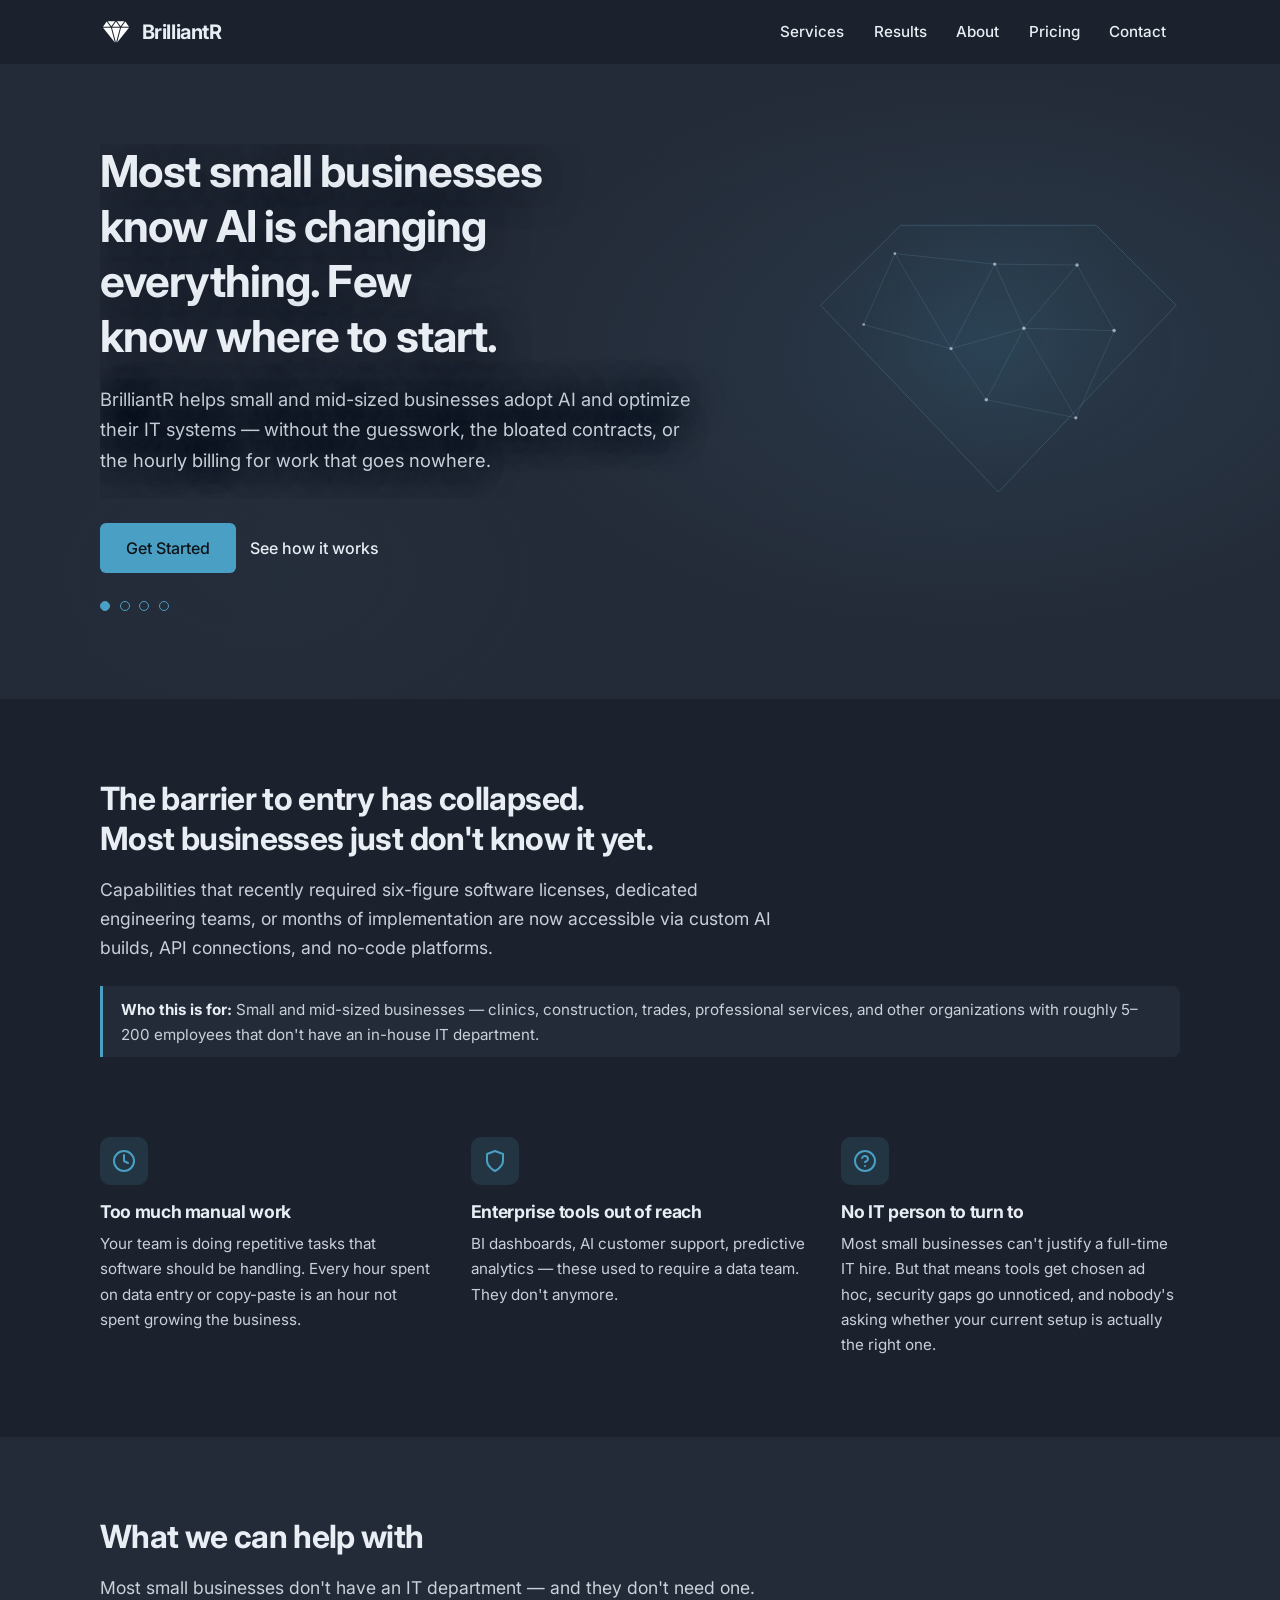
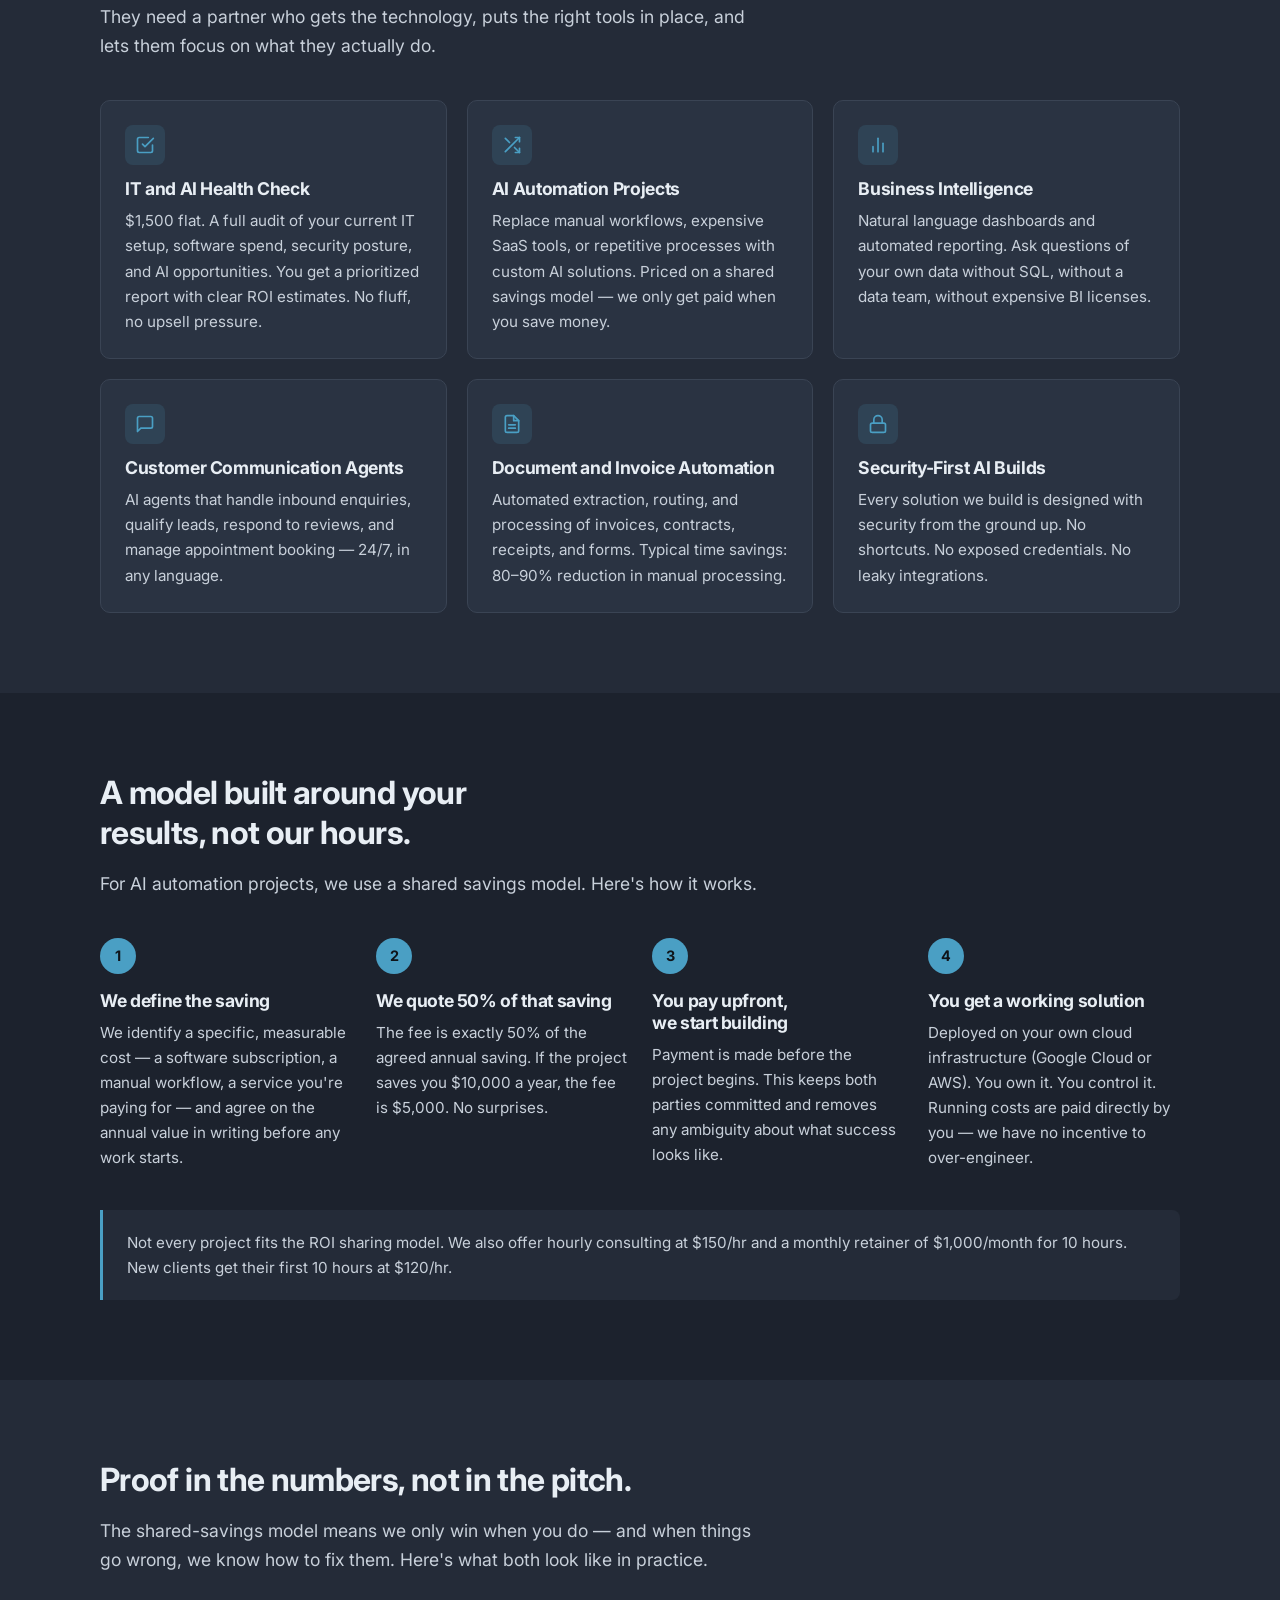
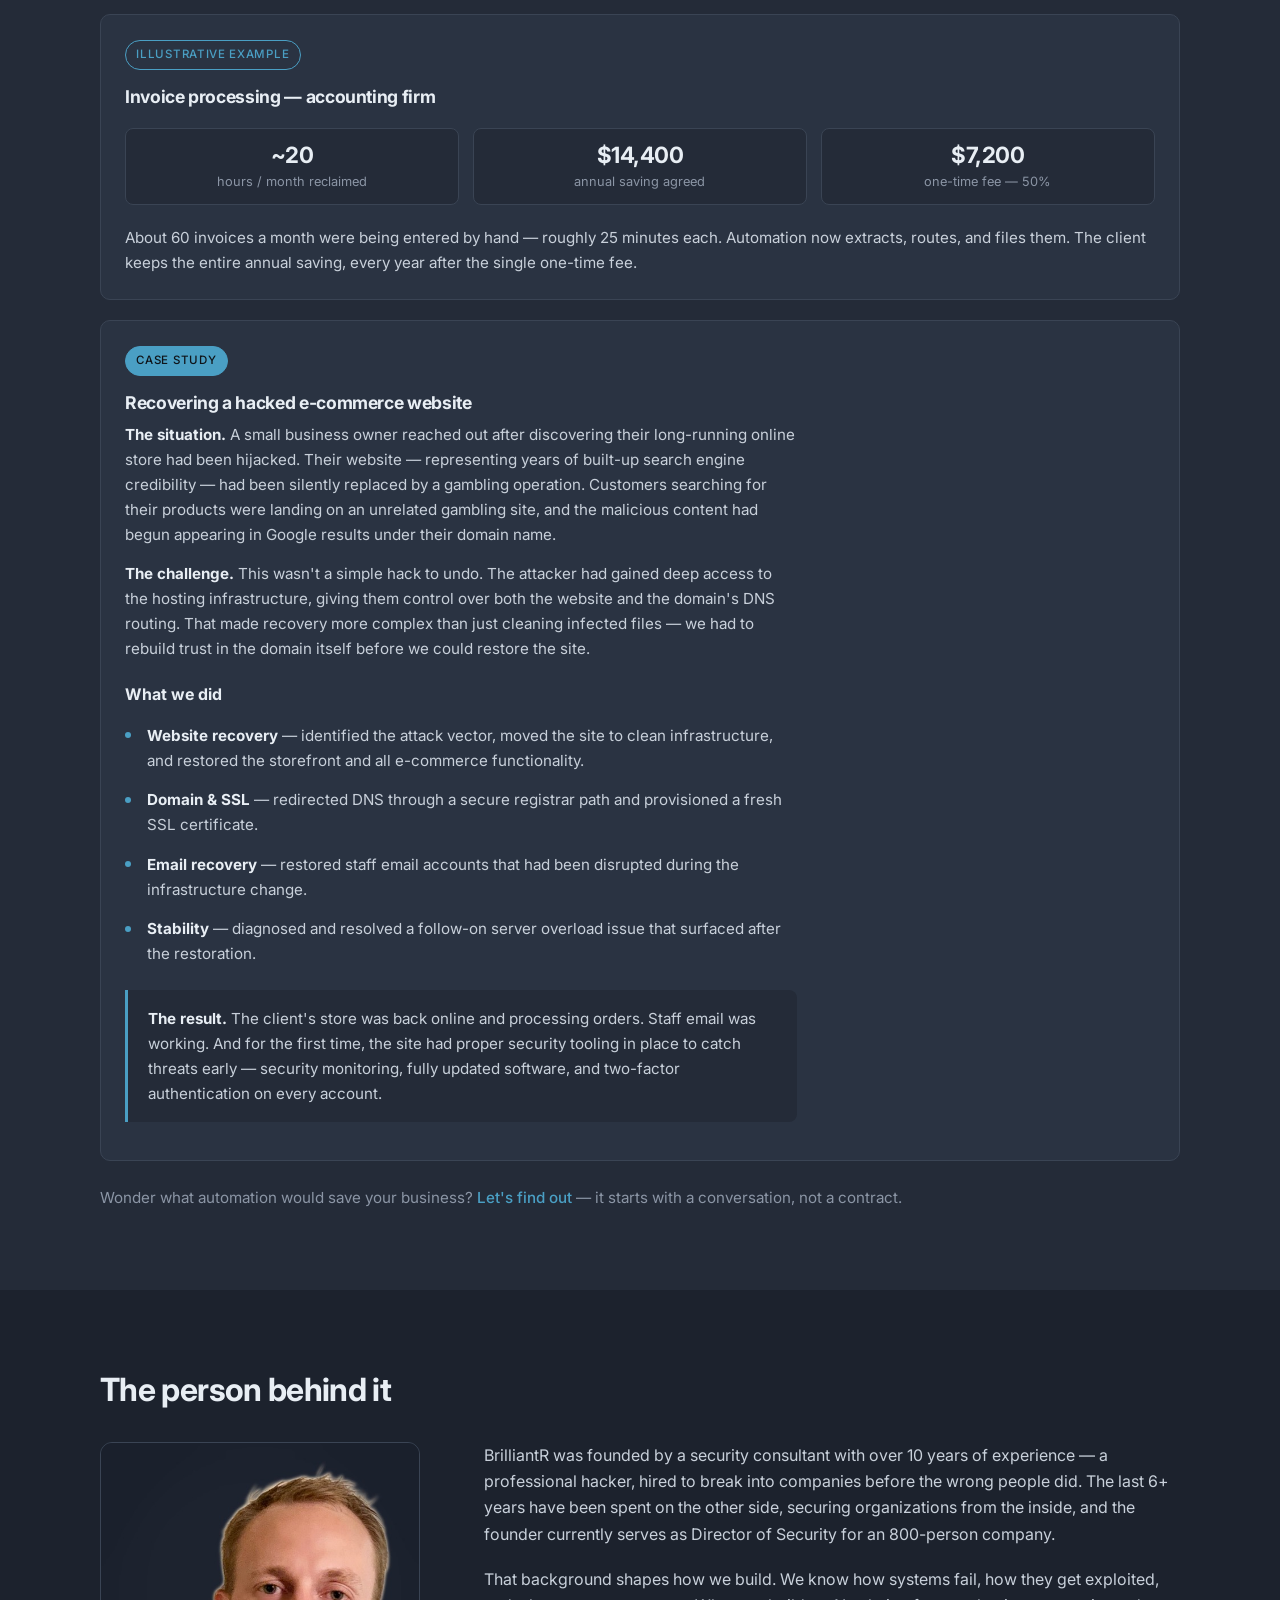
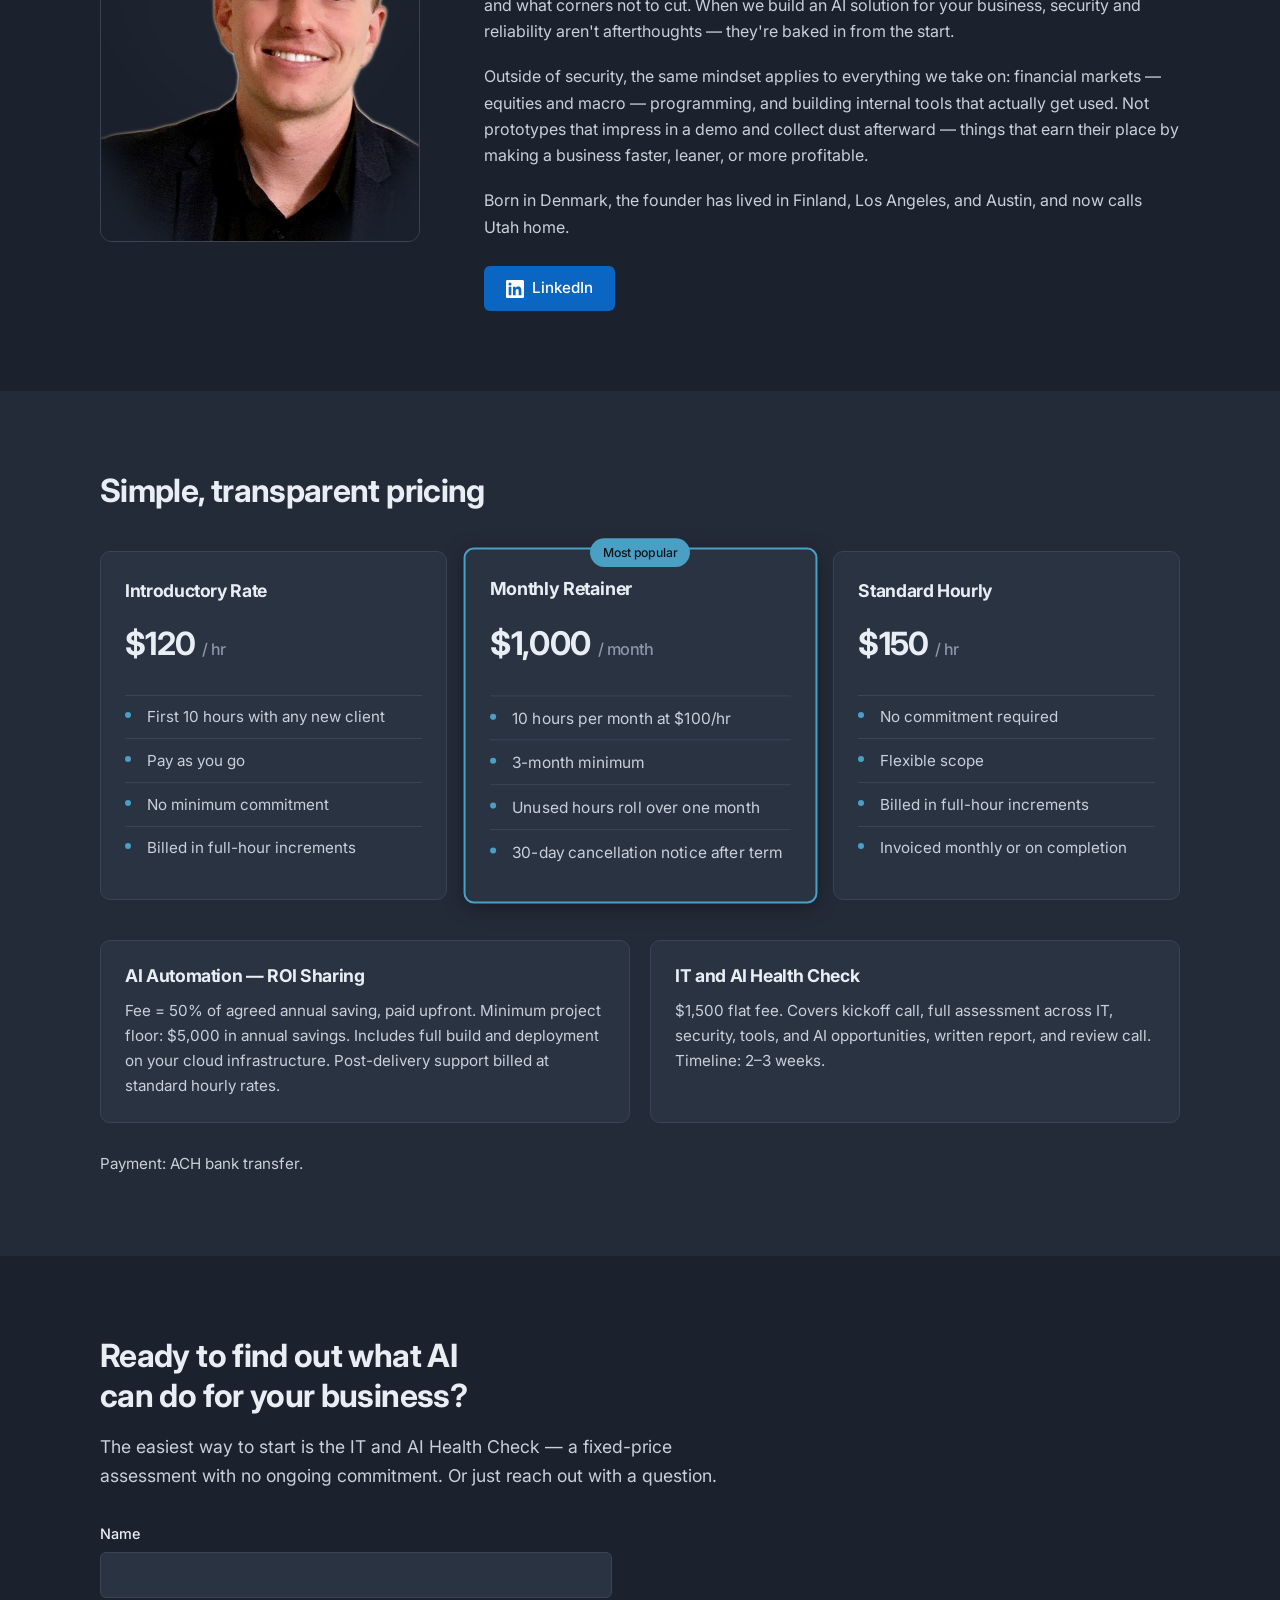
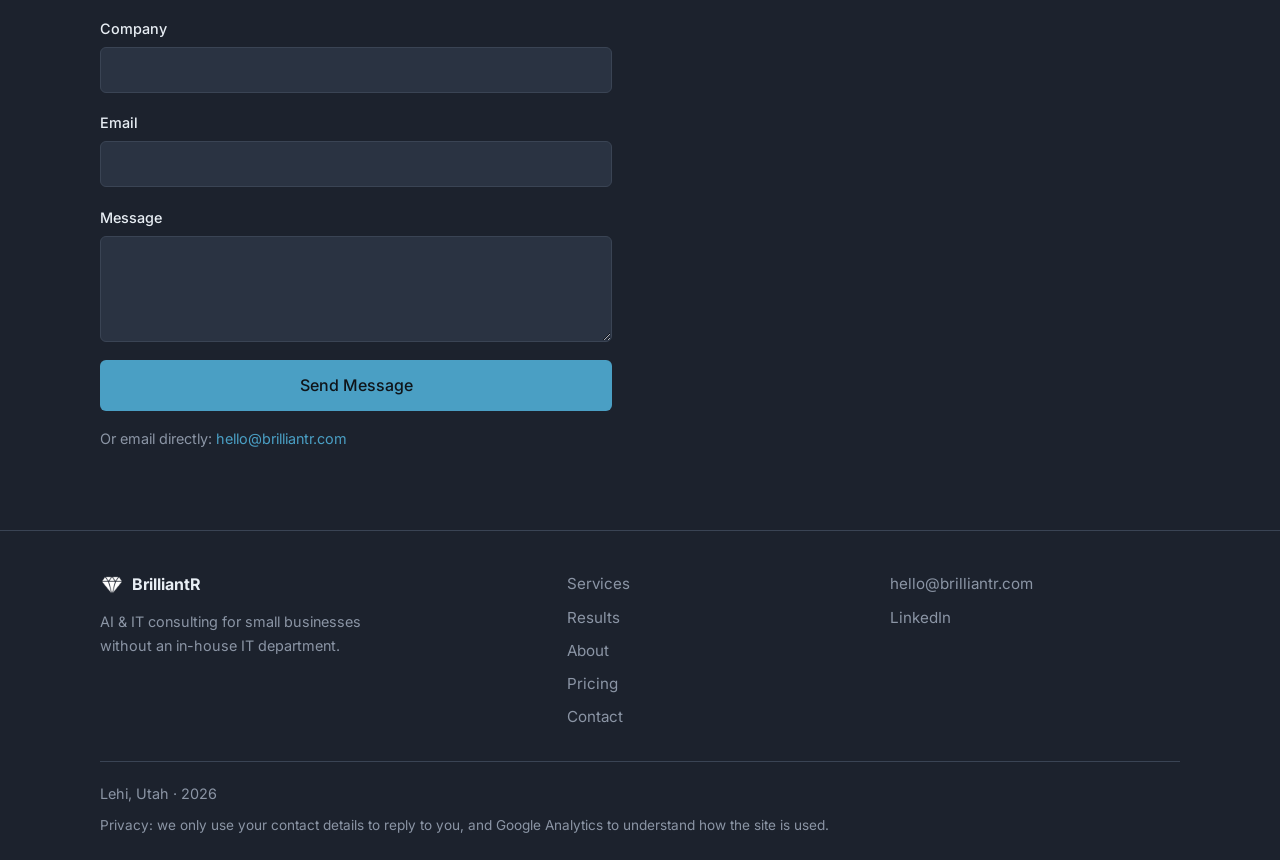
==== commit 898a68bb: "Update site layout with results section, skip link, and GA4 tracking" ====
--- a/index.html
+++ b/index.html
@@ -10,6 +10,16 @@
   <title>BrilliantR — AI & IT Consulting for Small Businesses</title>
   <link rel="canonical" href="https://brilliantr.com/">
 
+  <!-- Google tag (gtag.js) — Google Analytics 4 -->
+  <script async src="https://www.googletagmanager.com/gtag/js?id=G-T3CMR07BEG"></script>
+  <script>
+    window.dataLayer = window.dataLayer || [];
+    function gtag(){dataLayer.push(arguments);}
+    gtag('js', new Date());
+    gtag('config', 'G-T3CMR07BEG');
+  </script>
+
+
   <!-- Open Graph -->
   <meta property="og:type" content="website">
   <meta property="og:url" content="https://brilliantr.com/">
@@ -28,8 +38,9 @@
   <meta name="twitter:description" content="AI and IT consulting for small businesses without an in-house IT department. Automate workflows, cut software costs, and adopt AI.">
   <meta name="twitter:image" content="https://brilliantr.com/images/og-card.png">
 
-  <link rel="icon" href="images/icon.png" type="image/png">
-  <link rel="apple-touch-icon" href="images/logo.png">
+  <link rel="icon" href="images/favicon.svg" type="image/svg+xml">
+  <link rel="icon" href="images/icon.png" type="image/png" sizes="32x32">
+  <link rel="apple-touch-icon" href="images/apple-touch-icon.png" sizes="180x180">
   <script type="application/ld+json">
   {
     "@context": "https://schema.org",
@@ -110,8 +121,28 @@
   <link rel="stylesheet" href="https://fonts.googleapis.com/css2?family=Inter:wght@400;500;700&display=swap" media="print" onload="this.media='all'">
   <noscript><link rel="stylesheet" href="https://fonts.googleapis.com/css2?family=Inter:wght@400;500;700&display=swap"></noscript>
   <link rel="stylesheet" href="css/styles.css">
+  <noscript>
+    <style>
+      /* Fallback: without JS the first headline stays in flow and visible. */
+      .hero-slides {
+        height: auto;
+        overflow: visible;
+        transition: none;
+      }
+      .hero-slide {
+        position: static;
+        display: none;
+        opacity: 1;
+        visibility: visible;
+      }
+      .hero-slide.is-active {
+        display: block;
+      }
+    </style>
+  </noscript>
 </head>
 <body>
+  <a class="skip-link" href="#main">Skip to content</a>
   <header class="site-header" id="site-header">
     <div class="nav-inner">
       <a class="logo" href="#top">
@@ -132,6 +163,7 @@
       </button>
       <ul class="nav-links" id="nav-menu">
         <li><a href="#services">Services</a></li>
+        <li><a href="#results">Results</a></li>
         <li><a href="#about">About</a></li>
         <li><a href="#pricing">Pricing</a></li>
         <li><a href="#contact">Contact</a></li>
@@ -139,38 +171,38 @@
     </div>
   </header>
 
-  <main>
+  <main id="main">
     <section class="hero" id="top">
       <canvas class="hero-mesh" id="hero-mesh" aria-hidden="true"></canvas>
       <div class="hero-veil" aria-hidden="true"></div>
       <div class="container fade-in hero-content">
         <div class="hero-slides" id="hero-slides" role="group" aria-roledescription="carousel" aria-label="Headlines">
-          <div class="hero-slide is-active" aria-hidden="false">
+          <div class="hero-slide is-active" id="hero-slide-1" role="group" aria-roledescription="slide" aria-hidden="false">
             <h1>Most small businesses know AI is changing everything. Few know where to start.</h1>
             <p class="lead">BrilliantR helps small and mid-sized businesses adopt AI and optimize their IT systems — without the guesswork, the bloated contracts, or the hourly billing for work that goes nowhere.</p>
           </div>
-          <div class="hero-slide" aria-hidden="true">
-            <h1>You don't need an IT department. You need the right partner.</h1>
+          <div class="hero-slide" id="hero-slide-2" role="group" aria-roledescription="slide" aria-hidden="true">
+            <h2>You don't need an IT department. You need the right partner.</h2>
             <p class="lead">BrilliantR brings senior security and AI expertise to businesses that can't justify a full-time hire — so you get enterprise-grade technology without the enterprise price tag.</p>
           </div>
-          <div class="hero-slide" aria-hidden="true">
-            <h1>Running a non-technical business in a high-tech world?</h1>
+          <div class="hero-slide" id="hero-slide-3" role="group" aria-roledescription="slide" aria-hidden="true">
+            <h2>Running a non-technical business in a high-tech world?</h2>
             <p class="lead">BrilliantR speaks fluent technology so you don't have to — practical AI and IT solutions in plain language, with no jargon and no full-time IT hire required.</p>
           </div>
-          <div class="hero-slide" aria-hidden="true">
-            <h1>Your team is doing work software should be doing. Automate it.</h1>
-            <p class="lead">From invoice processing to customer communication, AI can reclaim hours every week. I only get paid when it actually saves you money.</p>
+          <div class="hero-slide" id="hero-slide-4" role="group" aria-roledescription="slide" aria-hidden="true">
+            <h2>Your team is doing work software should be doing. Automate it.</h2>
+            <p class="lead">From invoice processing to customer communication, AI can reclaim hours every week. We only get paid when it actually saves you money.</p>
           </div>
         </div>
         <div class="hero-actions">
           <a class="btn btn-primary" href="#contact">Get Started</a>
           <a class="hero-link" href="#how-it-works">See how it works</a>
         </div>
-        <div class="hero-dots" id="hero-dots" role="tablist" aria-label="Choose a headline">
-          <button class="hero-dot is-active" type="button" role="tab" aria-selected="true" aria-label="Show headline 1" aria-controls="hero-slides"></button>
-          <button class="hero-dot" type="button" role="tab" aria-selected="false" aria-label="Show headline 2" aria-controls="hero-slides"></button>
-          <button class="hero-dot" type="button" role="tab" aria-selected="false" aria-label="Show headline 3" aria-controls="hero-slides"></button>
-          <button class="hero-dot" type="button" role="tab" aria-selected="false" aria-label="Show headline 4" aria-controls="hero-slides"></button>
+        <div class="hero-dots" id="hero-dots" aria-label="Choose a headline">
+          <button class="hero-dot is-active" type="button" aria-label="Show headline 1"></button>
+          <button class="hero-dot" type="button" aria-label="Show headline 2"></button>
+          <button class="hero-dot" type="button" aria-label="Show headline 3"></button>
+          <button class="hero-dot" type="button" aria-label="Show headline 4"></button>
         </div>
       </div>
     </section>
@@ -179,6 +211,7 @@
       <div class="container fade-in">
         <h2>The barrier to entry has collapsed. Most businesses just don't know it yet.</h2>
         <p class="lead">Capabilities that recently required six-figure software licenses, dedicated engineering teams, or months of implementation are now accessible via custom AI builds, API connections, and no-code platforms.</p>
+        <p class="who-for"><strong>Who this is for:</strong> Small and mid-sized businesses — clinics, construction, trades, professional services, and other organizations with roughly 5–200 employees that don't have an in-house IT department.</p>
         <div class="problem-grid">
           <div class="problem-item">
             <div class="icon-wrap" aria-hidden="true">
@@ -216,7 +249,7 @@
 
     <section class="section-alt" id="services">
       <div class="container fade-in">
-        <h2>What I can help with</h2>
+        <h2>What we can help with</h2>
         <p class="lead">Most small businesses don't have an IT department — and they don't need one. They need a partner who gets the technology, puts the right tools in place, and lets them focus on what they actually do.</p>
         <div class="services-grid">
           <article class="service-card">
@@ -240,7 +273,7 @@
               </svg>
             </div>
             <h3>AI Automation Projects</h3>
-            <p>Replace manual workflows, expensive SaaS tools, or repetitive processes with custom AI solutions. Priced on a shared savings model — I only get paid when you save money.</p>
+            <p>Replace manual workflows, expensive SaaS tools, or repetitive processes with custom AI solutions. Priced on a shared savings model — we only get paid when you save money.</p>
           </article>
           <article class="service-card">
             <div class="icon-wrap" aria-hidden="true">
@@ -282,7 +315,7 @@
               </svg>
             </div>
             <h3>Security-First AI Builds</h3>
-            <p>Every solution I build is designed with security from the ground up. No shortcuts. No exposed credentials. No leaky integrations.</p>
+            <p>Every solution we build is designed with security from the ground up. No shortcuts. No exposed credentials. No leaky integrations.</p>
           </article>
         </div>
       </div>
@@ -290,37 +323,82 @@
 
     <section id="how-it-works">
       <div class="container fade-in">
-        <h2>A model built around your results, not my hours.</h2>
-        <p class="lead">For AI automation projects, I use a shared savings model. Here's how it works.</p>
+        <h2>A model built around your results, not our hours.</h2>
+        <p class="lead">For AI automation projects, we use a shared savings model. Here's how it works.</p>
         <div class="timeline">
           <div class="timeline-step">
             <h3>We define the saving</h3>
             <p>We identify a specific, measurable cost — a software subscription, a manual workflow, a service you're paying for — and agree on the annual value in writing before any work starts.</p>
           </div>
           <div class="timeline-step">
-            <h3>I quote 50% of that saving</h3>
-            <p>My fee is exactly 50% of the agreed annual saving. If the project saves you $10,000 a year, my fee is $5,000. No surprises.</p>
+            <h3>We quote 50% of that saving</h3>
+            <p>The fee is exactly 50% of the agreed annual saving. If the project saves you $10,000 a year, the fee is $5,000. No surprises.</p>
           </div>
           <div class="timeline-step">
-            <h3>You pay upfront, I start building</h3>
+            <h3>You pay upfront, we start building</h3>
             <p>Payment is made before the project begins. This keeps both parties committed and removes any ambiguity about what success looks like.</p>
           </div>
           <div class="timeline-step">
             <h3>You get a working solution</h3>
-            <p>Deployed on your own cloud infrastructure (Google Cloud or AWS). You own it. You control it. Running costs are paid directly by you — I have no incentive to over-engineer.</p>
-          </div>
-        </div>
-        <p class="how-note">Not every project fits the ROI sharing model. I also offer hourly consulting at $150/hr and a monthly retainer of $1,000/month for 10 hours. New clients get their first 10 hours at $120/hr.</p>
-      </div>
-    </section>
-
-    <section class="section-alt" id="about">
+            <p>Deployed on your own cloud infrastructure (Google Cloud or AWS). You own it. You control it. Running costs are paid directly by you — we have no incentive to over-engineer.</p>
+          </div>
+        </div>
+        <p class="how-note">Not every project fits the ROI sharing model. We also offer hourly consulting at $150/hr and a monthly retainer of $1,000/month for 10 hours. New clients get their first 10 hours at $120/hr.</p>
+      </div>
+    </section>
+
+    <section class="section-alt" id="results">
+      <div class="container fade-in">
+        <h2>Proof in the numbers, not in the pitch.</h2>
+        <p class="lead">The shared-savings model means we only win when you do — and when things go wrong, we know how to fix them. Here's what both look like in practice.</p>
+        <div class="proof-grid">
+          <article class="proof-case">
+            <span class="proof-tag">Illustrative example</span>
+            <h3>Invoice processing — accounting firm</h3>
+            <div class="proof-math">
+              <div class="proof-stat">
+                <span class="proof-number">~20</span>
+                <span class="proof-label">hours / month reclaimed</span>
+              </div>
+              <div class="proof-stat">
+                <span class="proof-number">$14,400</span>
+                <span class="proof-label">annual saving agreed</span>
+              </div>
+              <div class="proof-stat">
+                <span class="proof-number">$7,200</span>
+                <span class="proof-label">one-time fee — 50%</span>
+              </div>
+            </div>
+            <p>About 60 invoices a month were being entered by hand — roughly 25 minutes each. Automation now extracts, routes, and files them. The client keeps the entire annual saving, every year after the single one-time fee.</p>
+          </article>
+          <article class="proof-case case-study">
+            <span class="proof-tag filled">Case study</span>
+            <h3>Recovering a hacked e-commerce website</h3>
+            <p><strong>The situation.</strong> A small business owner reached out after discovering their long-running online store had been hijacked. Their website — representing years of built-up search engine credibility — had been silently replaced by a gambling operation. Customers searching for their products were landing on an unrelated gambling site, and the malicious content had begun appearing in Google results under their domain name.</p>
+            <p><strong>The challenge.</strong> This wasn't a simple hack to undo. The attacker had gained deep access to the hosting infrastructure, giving them control over both the website and the domain's DNS routing. That made recovery more complex than just cleaning infected files — we had to rebuild trust in the domain itself before we could restore the site.</p>
+            <h4>What we did</h4>
+            <ul>
+              <li><strong>Website recovery</strong> — identified the attack vector, moved the site to clean infrastructure, and restored the storefront and all e-commerce functionality.</li>
+              <li><strong>Domain &amp; SSL</strong> — redirected DNS through a secure registrar path and provisioned a fresh SSL certificate.</li>
+              <li><strong>Email recovery</strong> — restored staff email accounts that had been disrupted during the infrastructure change.</li>
+              <li><strong>Stability</strong> — diagnosed and resolved a follow-on server overload issue that surfaced after the restoration.</li>
+            </ul>
+            <p class="case-result"><strong>The result.</strong> The client's store was back online and processing orders. Staff email was working. And for the first time, the site had proper security tooling in place to catch threats early — security monitoring, fully updated software, and two-factor authentication on every account.</p>
+          </article>
+        </div>
+        <p class="proof-cta">Wonder what automation would save your business? <a href="#contact">Let's find out</a> — it starts with a conversation, not a contract.</p>
+      </div>
+    </section>
+
+    <section id="about">
       <div class="container fade-in">
         <h2>The person behind it</h2>
         <div class="about-layout">
           <div class="about-photo">
             <img
               src="images/photo.jpg"
+              srcset="images/photo-560.jpg 560w, images/photo.jpg 800w"
+              sizes="(min-width: 768px) 280px, 320px"
               alt="Portrait of the founder of BrilliantR"
               width="800"
               height="1000"
@@ -328,10 +406,10 @@
             >
           </div>
           <div class="about-text">
-            <p>I've spent over 10 years as a security consultant — a professional hacker, hired to break into companies before the wrong people did. The last 6+ years I've been on the other side, securing organizations from the inside, and I currently serve as Director of Security for an 800-person company.</p>
-            <p>That background shapes how I build things. I know how systems fail, how they get exploited, and what corners not to cut. When I build an AI solution for your business, security and reliability aren't afterthoughts — they're baked in from the start.</p>
-            <p>Outside of security, my passions are financial markets — equities and macro — programming, and building internal tools that actually get used. Not prototypes that impress in a demo and collect dust after — things that earn their place by making a business faster, leaner, or more profitable.</p>
-            <p>Born in Denmark, I've lived in Finland, Los Angeles, and Austin, and now make my home in Utah with my wife and two kids.</p>
+            <p>BrilliantR was founded by a security consultant with over 10 years of experience — a professional hacker, hired to break into companies before the wrong people did. The last 6+ years have been spent on the other side, securing organizations from the inside, and the founder currently serves as Director of Security for an 800-person company.</p>
+            <p>That background shapes how we build. We know how systems fail, how they get exploited, and what corners not to cut. When we build an AI solution for your business, security and reliability aren't afterthoughts — they're baked in from the start.</p>
+            <p>Outside of security, the same mindset applies to everything we take on: financial markets — equities and macro — programming, and building internal tools that actually get used. Not prototypes that impress in a demo and collect dust afterward — things that earn their place by making a business faster, leaner, or more profitable.</p>
+            <p>Born in Denmark, the founder has lived in Finland, Los Angeles, and Austin, and now calls Utah home.</p>
             <a class="btn btn-linkedin" href="https://www.linkedin.com/in/runetk-dk/" target="_blank" rel="noopener noreferrer">
               <svg width="18" height="18" viewBox="0 0 24 24" fill="currentColor" aria-hidden="true">
                 <path d="M20.447 20.452h-3.554v-5.569c0-1.328-.027-3.037-1.852-3.037-1.853 0-2.136 1.445-2.136 2.939v5.667H9.351V9h3.414v1.561h.046c.477-.9 1.637-1.85 3.37-1.85 3.601 0 4.267 2.37 4.267 5.455v6.286zM5.337 7.433a2.062 2.062 0 01-2.063-2.065 2.064 2.064 0 112.063 2.065zm1.782 13.019H3.555V9h3.564v11.452zM22.225 0H1.771C.792 0 0 .774 0 1.729v20.542C0 23.227.792 24 1.771 24h20.451C23.2 24 24 23.227 24 22.271V1.729C24 .774 23.2 0 22.222 0h.003z"/>
@@ -343,7 +421,7 @@
       </div>
     </section>
 
-    <section id="pricing">
+    <section class="section-alt" id="pricing">
       <div class="container fade-in">
         <h2>Simple, transparent pricing</h2>
         <div class="pricing-grid">
@@ -395,7 +473,7 @@
       </div>
     </section>
 
-    <section class="section-alt" id="contact">
+    <section id="contact">
       <div class="container fade-in">
         <h2>Ready to find out what AI can do for your business?</h2>
         <p class="lead">The easiest way to start is the IT and AI Health Check — a fixed-price assessment with no ongoing commitment. Or just reach out with a question.</p>
@@ -416,6 +494,8 @@
             <label for="message">Message</label>
             <textarea id="message" name="message" rows="4" required></textarea>
           </div>
+          <!-- Honeypot: bots fill this in, humans don't. Hidden by CSS. -->
+          <input type="text" name="botcheck" class="form-honeypot" tabindex="-1" autocomplete="off" aria-hidden="true">
           <button class="btn btn-primary" type="submit">Send Message</button>
         </form>
         <p class="form-status" id="form-status" role="status" aria-live="polite"></p>
@@ -425,12 +505,29 @@
   </main>
 
   <footer class="site-footer">
-    <div class="container footer-inner">
-      <span class="footer-brand">
-        <img src="images/logo.png" alt="" width="24" height="24">
-        BrilliantR
-      </span>
-      <span class="footer-meta">Lehi, Utah · <span id="year"></span></span>
+    <div class="container">
+      <div class="footer-inner">
+        <div class="footer-col footer-brand-col">
+          <span class="footer-brand">
+            <img src="images/logo.png" alt="" width="24" height="24">
+            BrilliantR
+          </span>
+          <p class="footer-tagline">AI &amp; IT consulting for small businesses without an in-house IT department.</p>
+        </div>
+        <nav class="footer-col footer-nav" aria-label="Footer">
+          <a href="#services">Services</a>
+          <a href="#results">Results</a>
+          <a href="#about">About</a>
+          <a href="#pricing">Pricing</a>
+          <a href="#contact">Contact</a>
+        </nav>
+        <div class="footer-col footer-contact">
+          <a href="mailto:hello@brilliantr.com">hello@brilliantr.com</a>
+          <a href="https://www.linkedin.com/in/runetk-dk/" target="_blank" rel="noopener noreferrer">LinkedIn</a>
+        </div>
+      </div>
+      <p class="footer-meta">Lehi, Utah · <span id="year"></span></p>
+      <p class="footer-privacy">Privacy: we only use your contact details to reply to you, and Google Analytics to understand how the site is used.</p>
     </div>
   </footer>
 
--- a/css/styles.css
+++ b/css/styles.css
@@ -52,6 +52,24 @@
 :focus-visible {
   outline: 2px solid var(--accent);
   outline-offset: 3px;
+}
+
+.skip-link {
+  position: absolute;
+  left: -9999px;
+  top: 0;
+  z-index: 200;
+  background: var(--accent);
+  color: #0F1419;
+  padding: 0.75rem 1.25rem;
+  border-radius: 0 0 8px 0;
+  font-weight: 500;
+  text-decoration: none;
+}
+
+.skip-link:focus {
+  left: 0;
+  text-decoration: none;
 }
 
 .container {
@@ -252,6 +270,7 @@
   color: var(--primary);
   line-height: 1.25;
   letter-spacing: -0.02em;
+  text-wrap: balance;
 }
 
 h1 {
@@ -281,6 +300,12 @@
   margin-bottom: 1.5rem;
 }
 
+/* Ragged-right is the readable default; "pretty" just avoids the lonely
+   one-word last lines that make the right edge look untidy. */
+p {
+  text-wrap: pretty;
+}
+
 .fade-in {
   opacity: 0;
   transform: translateY(16px);
@@ -303,7 +328,8 @@
     transition: none;
   }
 
-  .hero-slide {
+  .hero-slide,
+  .hero-slides {
     transition: none;
   }
 }
@@ -312,12 +338,12 @@
 .hero {
   position: relative;
   overflow: hidden;
-  padding: 4.5rem 0 5rem;
+  padding: 4rem 0 4.5rem;
   background:
     radial-gradient(ellipse 70% 80% at 75% 45%, rgba(74, 159, 196, 0.14) 0%, transparent 55%),
     radial-gradient(ellipse 50% 60% at 20% 80%, rgba(74, 159, 196, 0.06) 0%, transparent 50%),
     var(--bg);
-  min-height: calc(85vh - var(--nav-height));
+  min-height: calc(70vh - var(--nav-height));
   display: flex;
   align-items: center;
 }
@@ -352,13 +378,27 @@
 .hero-content {
   position: relative;
   z-index: 2;
-  /* Soft scrim so type stays sharp over bright mesh */
+}
+
+/* Anchor the hero copy to the same left edge as the rest of the page
+   content, while keeping a comfortable reading measure. */
+.hero-content > * {
   max-width: 40rem;
 }
 
 .hero-content h1,
+.hero-content h2,
 .hero-content .lead {
   text-shadow: 0 1px 18px rgba(28, 34, 45, 0.85), 0 0 40px rgba(28, 34, 45, 0.5);
+}
+
+/* Slides 2–4 use h2 (single h1 per page) but must match the first slide's look. */
+.hero-slide h1,
+.hero-slide h2 {
+  font-size: clamp(1.85rem, 5vw, 2.75rem);
+  font-weight: 700;
+  margin-bottom: 1.25rem;
+  max-width: 18ch;
 }
 
 .hero .lead {
@@ -371,7 +411,7 @@
   flex-wrap: wrap;
   gap: 0.85rem;
   align-items: center;
-  margin-top: 2rem;
+  margin-top: 1.5rem;
 }
 
 .hero-link {
@@ -386,11 +426,17 @@
 
 /* ——— Hero carousel ——— */
 .hero-slides {
-  display: grid;
+  position: relative;
+  overflow: hidden;
+  /* Height is driven by JS so the CTA hugs the active headline. */
+  transition: height 0.4s ease;
 }
 
 .hero-slide {
-  grid-area: 1 / 1;
+  position: absolute;
+  top: 0;
+  left: 0;
+  right: 0;
   opacity: 0;
   visibility: hidden;
   transition: opacity 0.55s ease, visibility 0.55s ease;
@@ -468,6 +514,21 @@
 .problem-item p {
   font-size: 0.95rem;
   color: var(--text);
+}
+
+.who-for {
+  display: inline-block;
+  margin-bottom: 2.5rem;
+  padding: 0.65rem 1.1rem;
+  background: var(--bg);
+  border-left: 3px solid var(--accent);
+  border-radius: 0 8px 8px 0;
+  font-size: 0.95rem;
+  color: var(--text);
+}
+
+.who-for strong {
+  color: var(--primary);
 }
 
 /* ——— Services ——— */
@@ -547,6 +608,188 @@
   color: var(--text);
 }
 
+/* ——— Results / social proof ——— */
+.proof-grid {
+  display: grid;
+  gap: 1.25rem;
+  margin-top: 2.5rem;
+}
+
+.proof-case,
+.proof-quote {
+  background: var(--card);
+  border: 1px solid var(--border);
+  border-radius: 10px;
+  padding: 1.5rem;
+  min-width: 0;
+}
+
+.proof-tag {
+  display: inline-block;
+  font-size: 0.72rem;
+  font-weight: 500;
+  letter-spacing: 0.06em;
+  text-transform: uppercase;
+  color: var(--accent);
+  border: 1px solid var(--accent);
+  border-radius: 999px;
+  padding: 0.28rem 0.65rem;
+  margin-bottom: 1rem;
+}
+
+.proof-math {
+  display: grid;
+  grid-template-columns: 1fr;
+  gap: 0.75rem;
+  margin: 1.25rem 0;
+}
+
+.proof-stat {
+  background: var(--bg);
+  border: 1px solid var(--border);
+  border-radius: 8px;
+  padding: 0.8rem 1rem;
+  display: flex;
+  align-items: baseline;
+  justify-content: space-between;
+  gap: 1rem;
+  min-width: 0;
+}
+
+.proof-number {
+  display: block;
+  font-size: 1.4rem;
+  font-weight: 700;
+  letter-spacing: -0.02em;
+  color: var(--primary);
+  line-height: 1.1;
+  white-space: nowrap;
+}
+
+.proof-label {
+  display: block;
+  font-size: 0.8rem;
+  color: var(--muted);
+  line-height: 1.35;
+  text-align: right;
+}
+
+.proof-case > p {
+  font-size: 0.95rem;
+  color: var(--text);
+}
+
+.proof-quote {
+  display: flex;
+  flex-direction: column;
+}
+
+.proof-quote blockquote {
+  margin: 0;
+  flex: 1;
+}
+
+.proof-quote blockquote::before {
+  content: "\201C";
+  display: block;
+  font-size: 2.4rem;
+  line-height: 0.6;
+  color: var(--accent);
+  margin-bottom: 0.5rem;
+}
+
+.proof-quote blockquote p {
+  font-size: 1.05rem;
+  line-height: 1.55;
+  color: var(--primary);
+}
+
+.proof-quote footer {
+  margin-top: 1.25rem;
+  padding-top: 1rem;
+  border-top: 1px solid var(--border);
+}
+
+.proof-quote cite {
+  font-style: normal;
+  font-weight: 500;
+  font-size: 0.92rem;
+  color: var(--text);
+}
+
+.proof-cta {
+  margin-top: 1.5rem;
+  font-size: 0.95rem;
+  color: var(--muted);
+}
+
+.proof-cta a {
+  font-weight: 500;
+}
+
+/* Real client case study (vs. the illustrative example above) */
+.proof-tag.filled {
+  background: var(--accent);
+  border-color: var(--accent);
+  color: #0F1419;
+}
+
+.case-study h4 {
+  font-size: 1rem;
+  font-weight: 700;
+  color: var(--primary);
+  margin: 1.25rem 0 0.5rem;
+}
+
+.case-study p {
+  max-width: 42rem;
+  margin-bottom: 0.85rem;
+}
+
+.case-study p strong,
+.case-study li strong {
+  color: var(--primary);
+}
+
+.case-study ul {
+  list-style: none;
+  max-width: 42rem;
+  margin: 0 0 0.25rem;
+}
+
+.case-study li {
+  position: relative;
+  padding: 0.45rem 0 0.45rem 1.4rem;
+  font-size: 0.95rem;
+  color: var(--text);
+}
+
+.case-study li::before {
+  content: "";
+  position: absolute;
+  left: 0;
+  top: 1.05rem;
+  width: 6px;
+  height: 6px;
+  border-radius: 50%;
+  background: var(--accent);
+}
+
+.case-result {
+  margin-top: 1rem;
+  padding: 1rem 1.25rem;
+  background: var(--bg);
+  border-left: 3px solid var(--accent);
+  border-radius: 0 8px 8px 0;
+  font-size: 0.95rem;
+  color: var(--text);
+  max-width: 42rem;
+}
+
+.case-result strong {
+  color: var(--primary);
+}
+
 /* ——— About ——— */
 .about-layout {
   display: grid;
@@ -740,6 +983,15 @@
   color: var(--muted);
 }
 
+.form-honeypot {
+  position: absolute;
+  left: -9999px;
+  top: auto;
+  width: 1px;
+  height: 1px;
+  overflow: hidden;
+}
+
 .form-status {
   display: none;
   margin-top: 1.25rem;
@@ -763,16 +1015,39 @@
 /* ——— Footer ——— */
 .site-footer {
   border-top: 1px solid var(--border);
-  padding: 1.5rem 0;
+  padding: 2.5rem 0 1.5rem;
   background: var(--white);
 }
 
 .footer-inner {
-  display: flex;
-  flex-wrap: wrap;
-  justify-content: space-between;
-  align-items: center;
-  gap: 0.75rem;
+  display: grid;
+  gap: 1.75rem;
+  margin-bottom: 2rem;
+}
+
+.footer-col {
+  display: flex;
+  flex-direction: column;
+  gap: 0.5rem;
+}
+
+.footer-tagline {
+  font-size: 0.9rem;
+  color: var(--muted);
+  max-width: 30ch;
+  margin-top: 0.25rem;
+}
+
+.footer-nav a,
+.footer-contact a {
+  color: var(--muted);
+  font-size: 0.95rem;
+  width: fit-content;
+}
+
+.footer-nav a:hover,
+.footer-contact a:hover {
+  color: var(--accent);
 }
 
 .footer-brand {
@@ -793,6 +1068,15 @@
 .footer-meta {
   font-size: 0.9rem;
   color: var(--muted);
+  border-top: 1px solid var(--border);
+  padding-top: 1.25rem;
+  margin: 0;
+}
+
+.footer-privacy {
+  font-size: 0.85rem;
+  color: var(--muted);
+  margin-top: 0.5rem;
 }
 
 /* ——— Breakpoints ——— */
@@ -821,6 +1105,31 @@
     grid-template-columns: repeat(2, 1fr);
   }
 
+  .proof-grid {
+    grid-template-columns: 1fr 1fr;
+    align-items: stretch;
+  }
+
+  .proof-case {
+    grid-column: 1 / -1;
+  }
+
+  .proof-math {
+    grid-template-columns: repeat(3, minmax(0, 1fr));
+    gap: 0.85rem;
+  }
+
+  .proof-stat {
+    display: block;
+    text-align: center;
+    padding: 0.9rem 0.75rem;
+  }
+
+  .proof-label {
+    margin-top: 0.3rem;
+    text-align: center;
+  }
+
   .timeline {
     grid-template-columns: repeat(4, 1fr);
     gap: 1.5rem;
@@ -849,6 +1158,11 @@
   .price-card.featured {
     transform: scale(1.02);
   }
+
+  .footer-inner {
+    grid-template-columns: 1.5fr 1fr 1fr;
+    gap: 2rem;
+  }
 }
 
 @media (min-width: 1280px) {
@@ -857,7 +1171,7 @@
   }
 
   .hero {
-    padding: 6rem 0 6.5rem;
+    padding: 5rem 0 5.5rem;
   }
 
   .services-grid {
@@ -872,4 +1186,39 @@
   .pricing-bands {
     grid-template-columns: 1fr 1fr;
   }
-}+}
+
+/* ——— 404 ——— */
+.notfound {
+  min-height: calc(100vh - var(--nav-height));
+  display: flex;
+  align-items: center;
+  text-align: center;
+  background:
+    radial-gradient(ellipse 70% 80% at 75% 45%, rgba(74, 159, 196, 0.14) 0%, transparent 55%),
+    var(--bg);
+}
+
+.notfound .container {
+  display: flex;
+  flex-direction: column;
+  align-items: center;
+  gap: 1rem;
+}
+
+.notfound-code {
+  font-size: clamp(3.5rem, 12vw, 6rem);
+  font-weight: 700;
+  letter-spacing: -0.03em;
+  color: var(--accent);
+  line-height: 1;
+}
+
+.notfound h1 {
+  max-width: none;
+  margin-bottom: 0;
+}
+
+.notfound .lead {
+  margin-bottom: 0.5rem;
+}
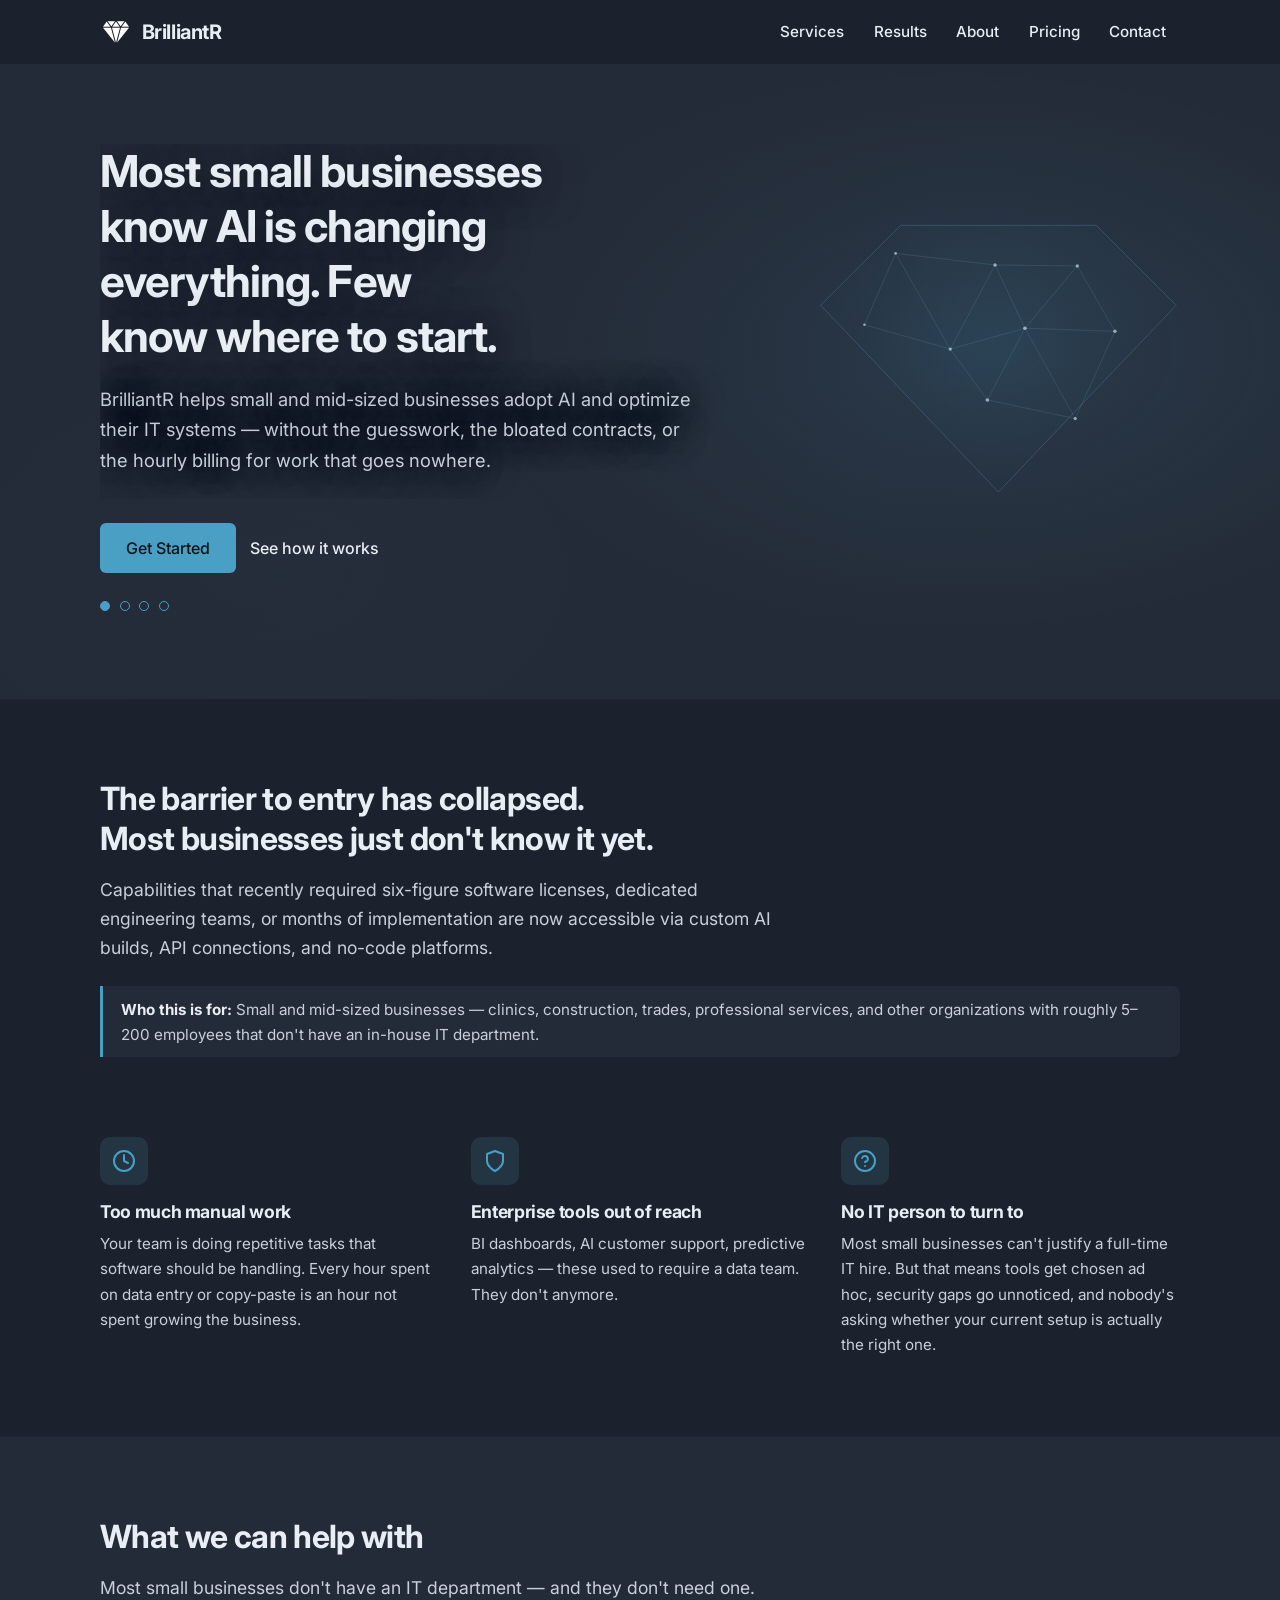
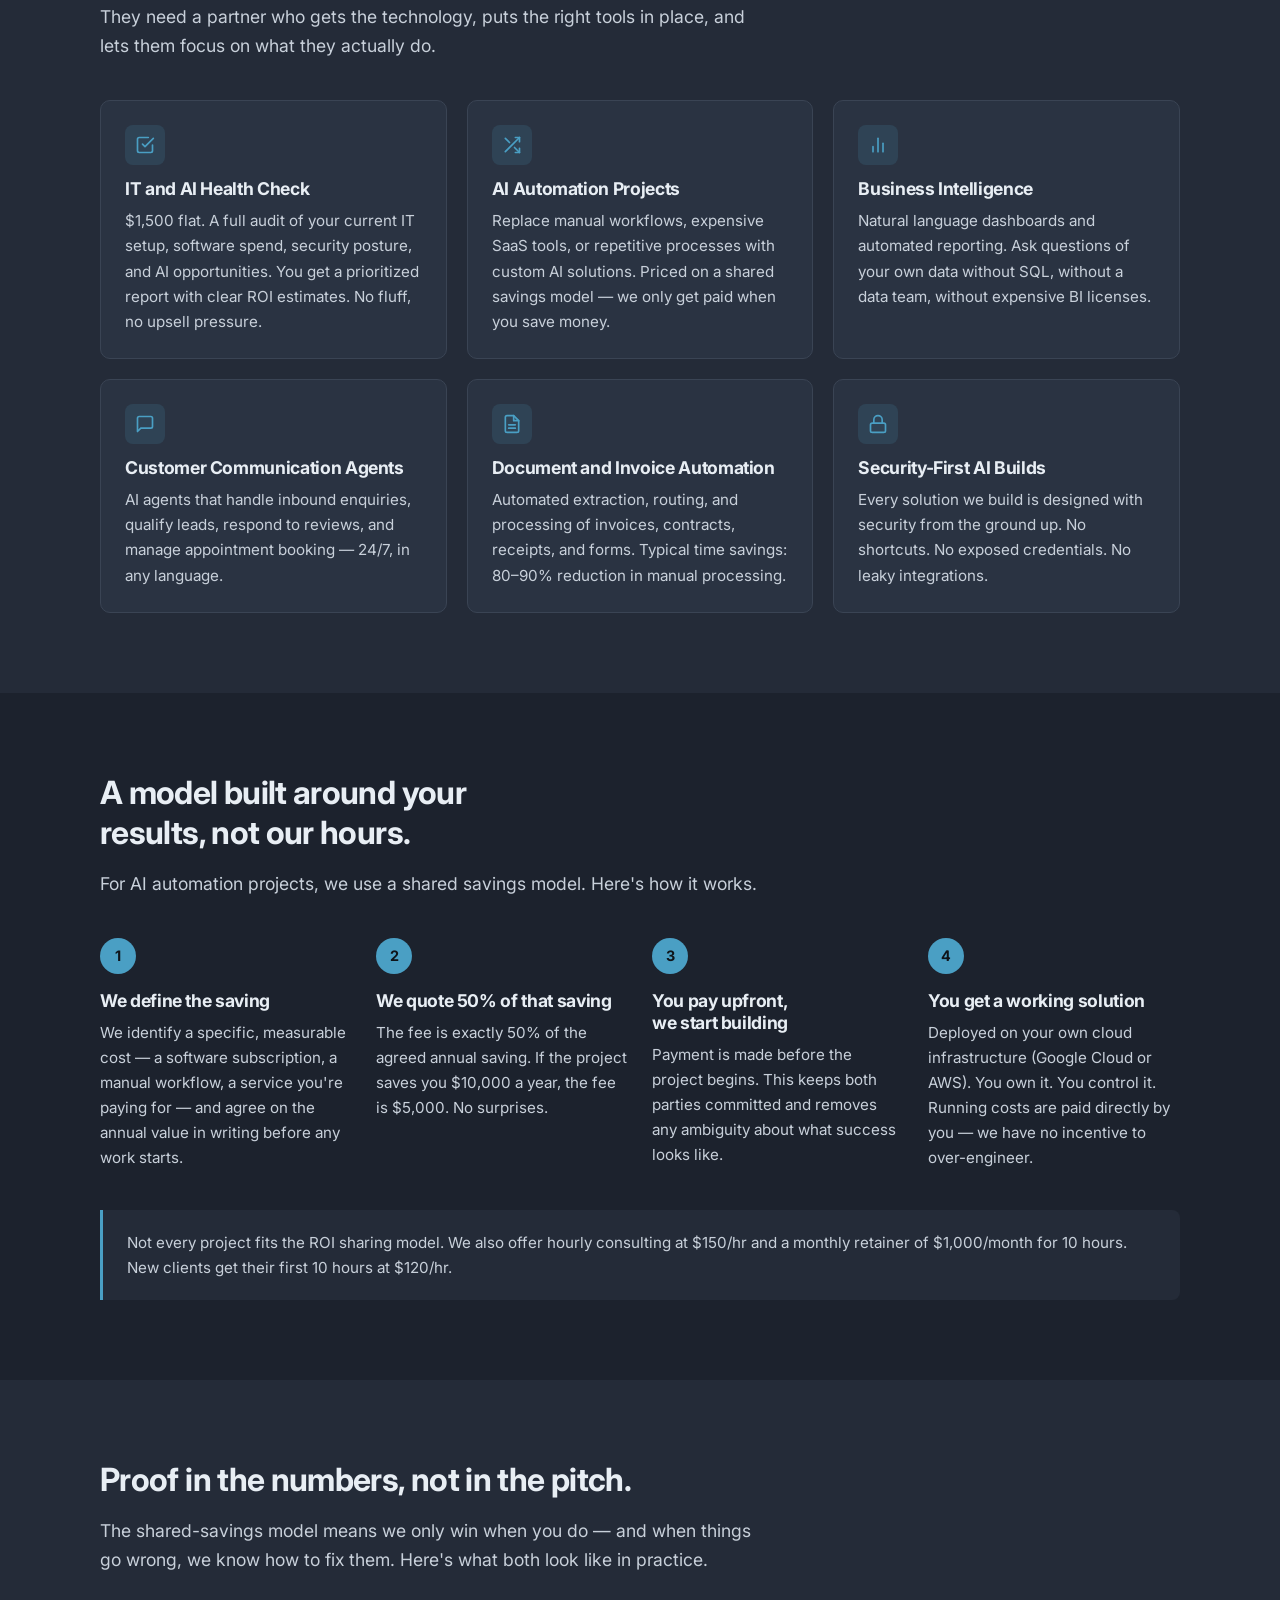
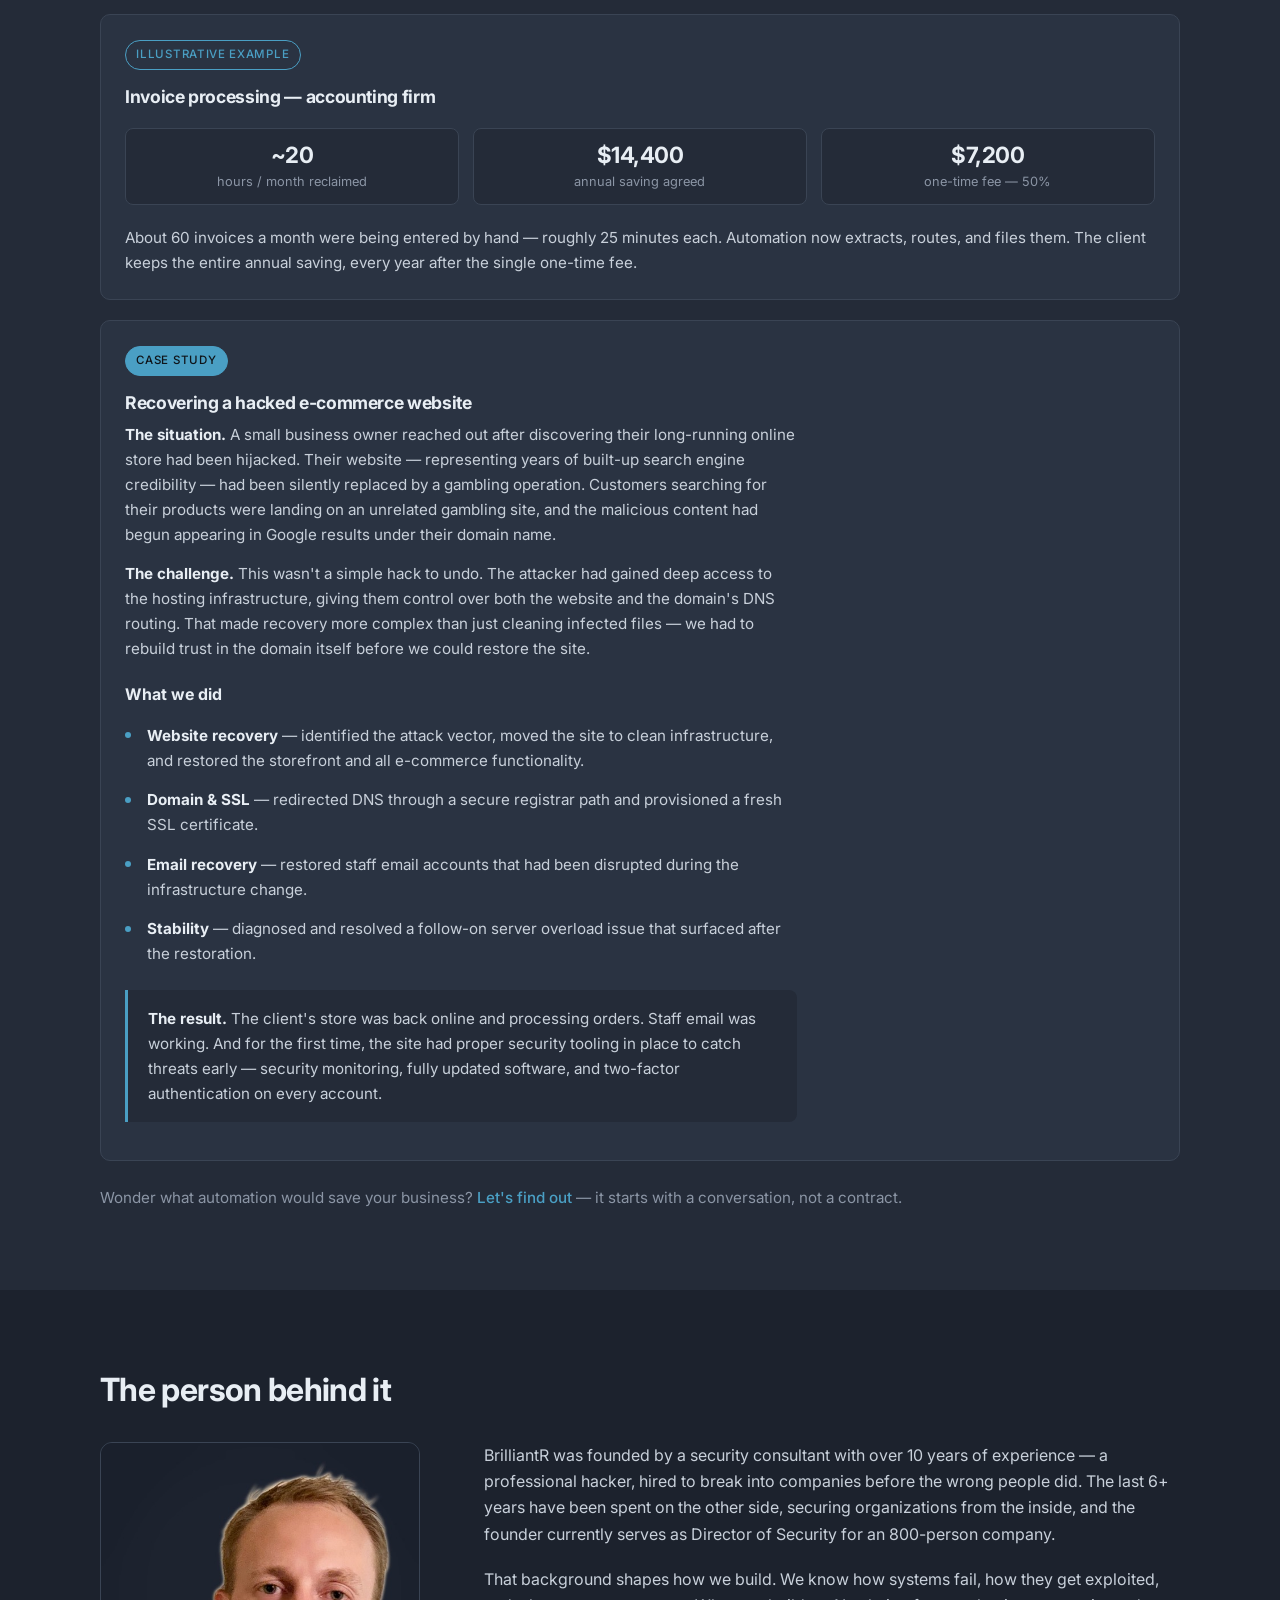
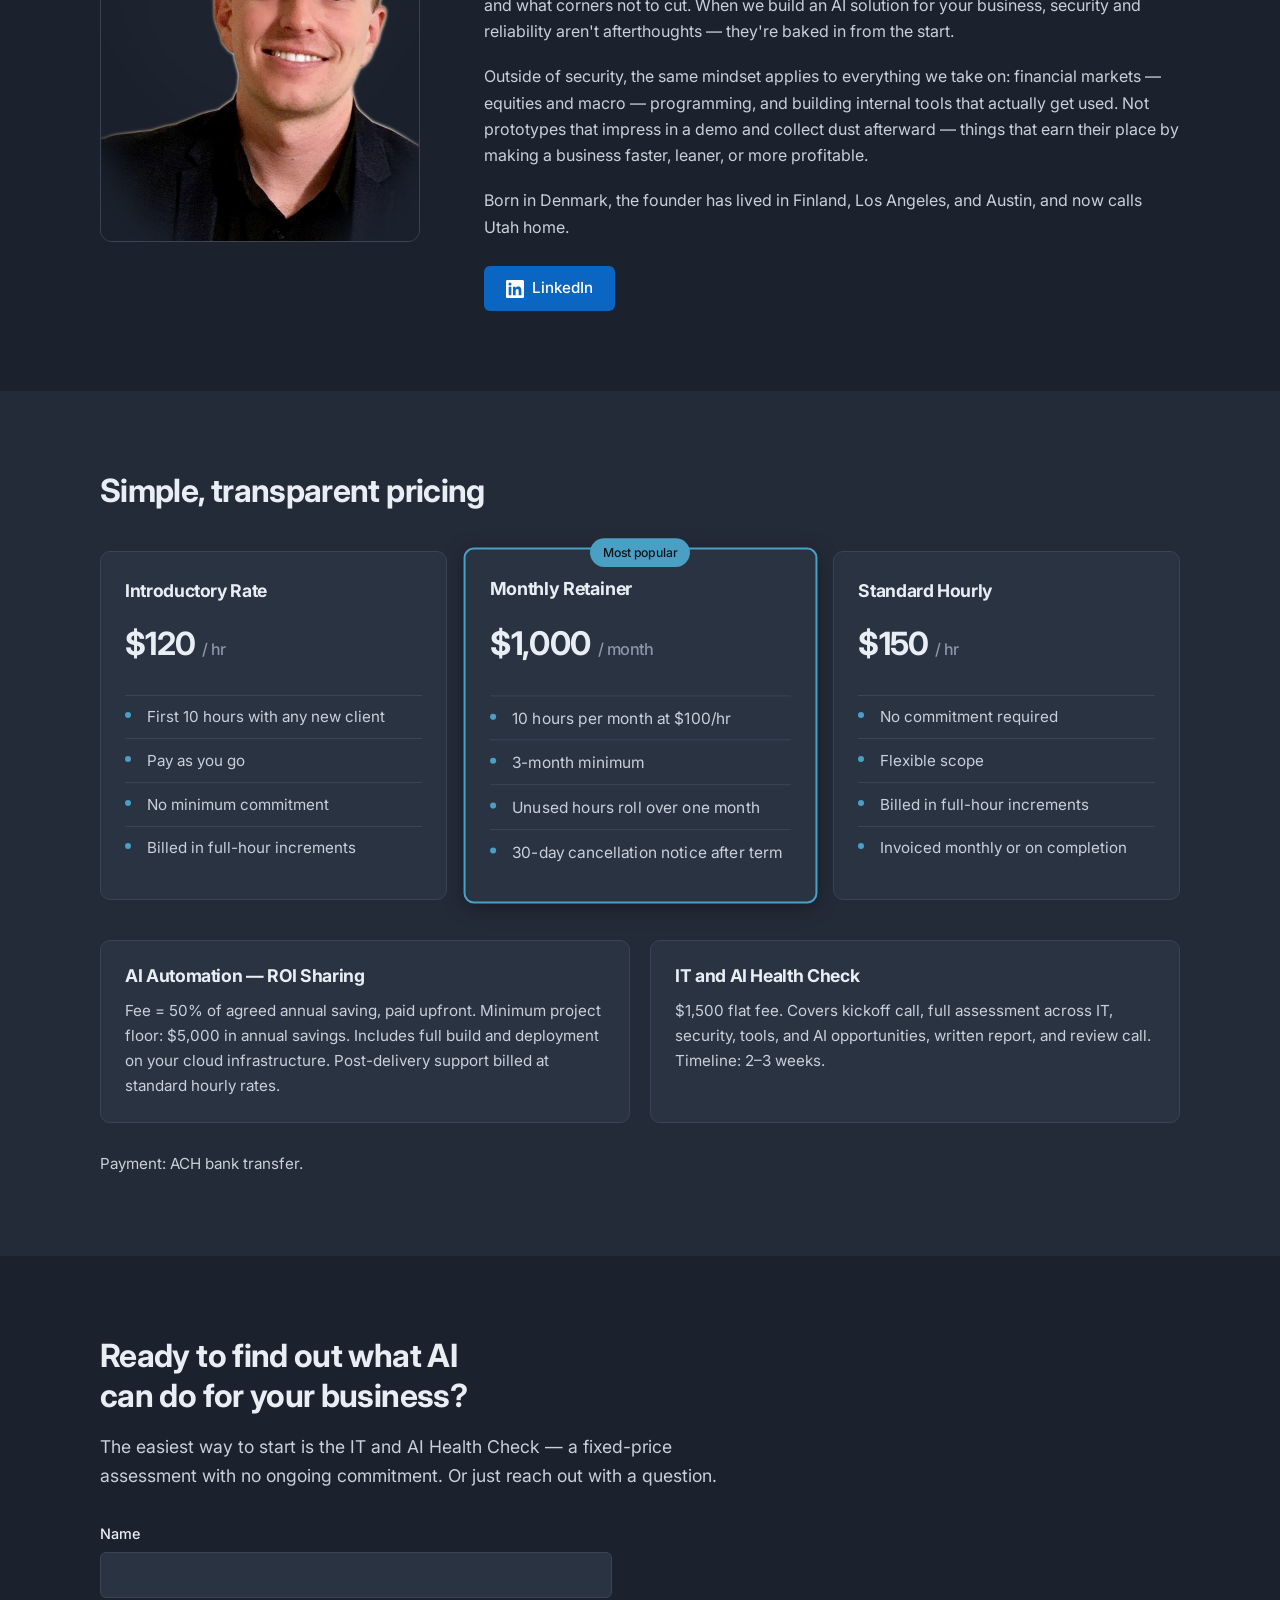
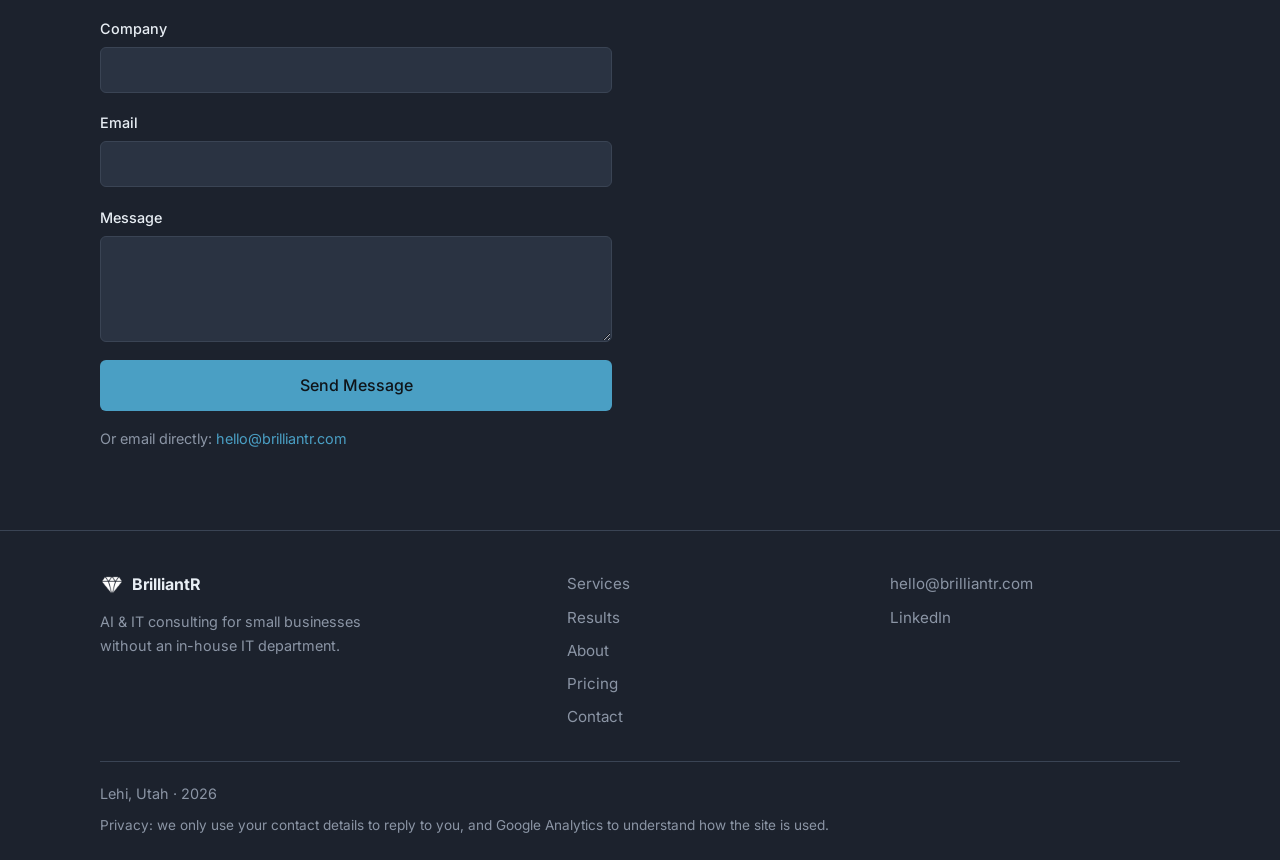
==== commit 81f420ff: "Add favicon cache-buster to defeat stale browser cache" ====
--- a/index.html
+++ b/index.html
@@ -38,7 +38,7 @@
   <meta name="twitter:description" content="AI and IT consulting for small businesses without an in-house IT department. Automate workflows, cut software costs, and adopt AI.">
   <meta name="twitter:image" content="https://brilliantr.com/images/og-card.png">
 
-  <link rel="icon" href="images/favicon.svg" type="image/svg+xml">
+<link rel="icon" href="images/favicon.svg?v=2" type="image/svg+xml">
   <link rel="icon" href="images/icon.png" type="image/png" sizes="32x32">
   <link rel="apple-touch-icon" href="images/apple-touch-icon.png" sizes="180x180">
   <script type="application/ld+json">
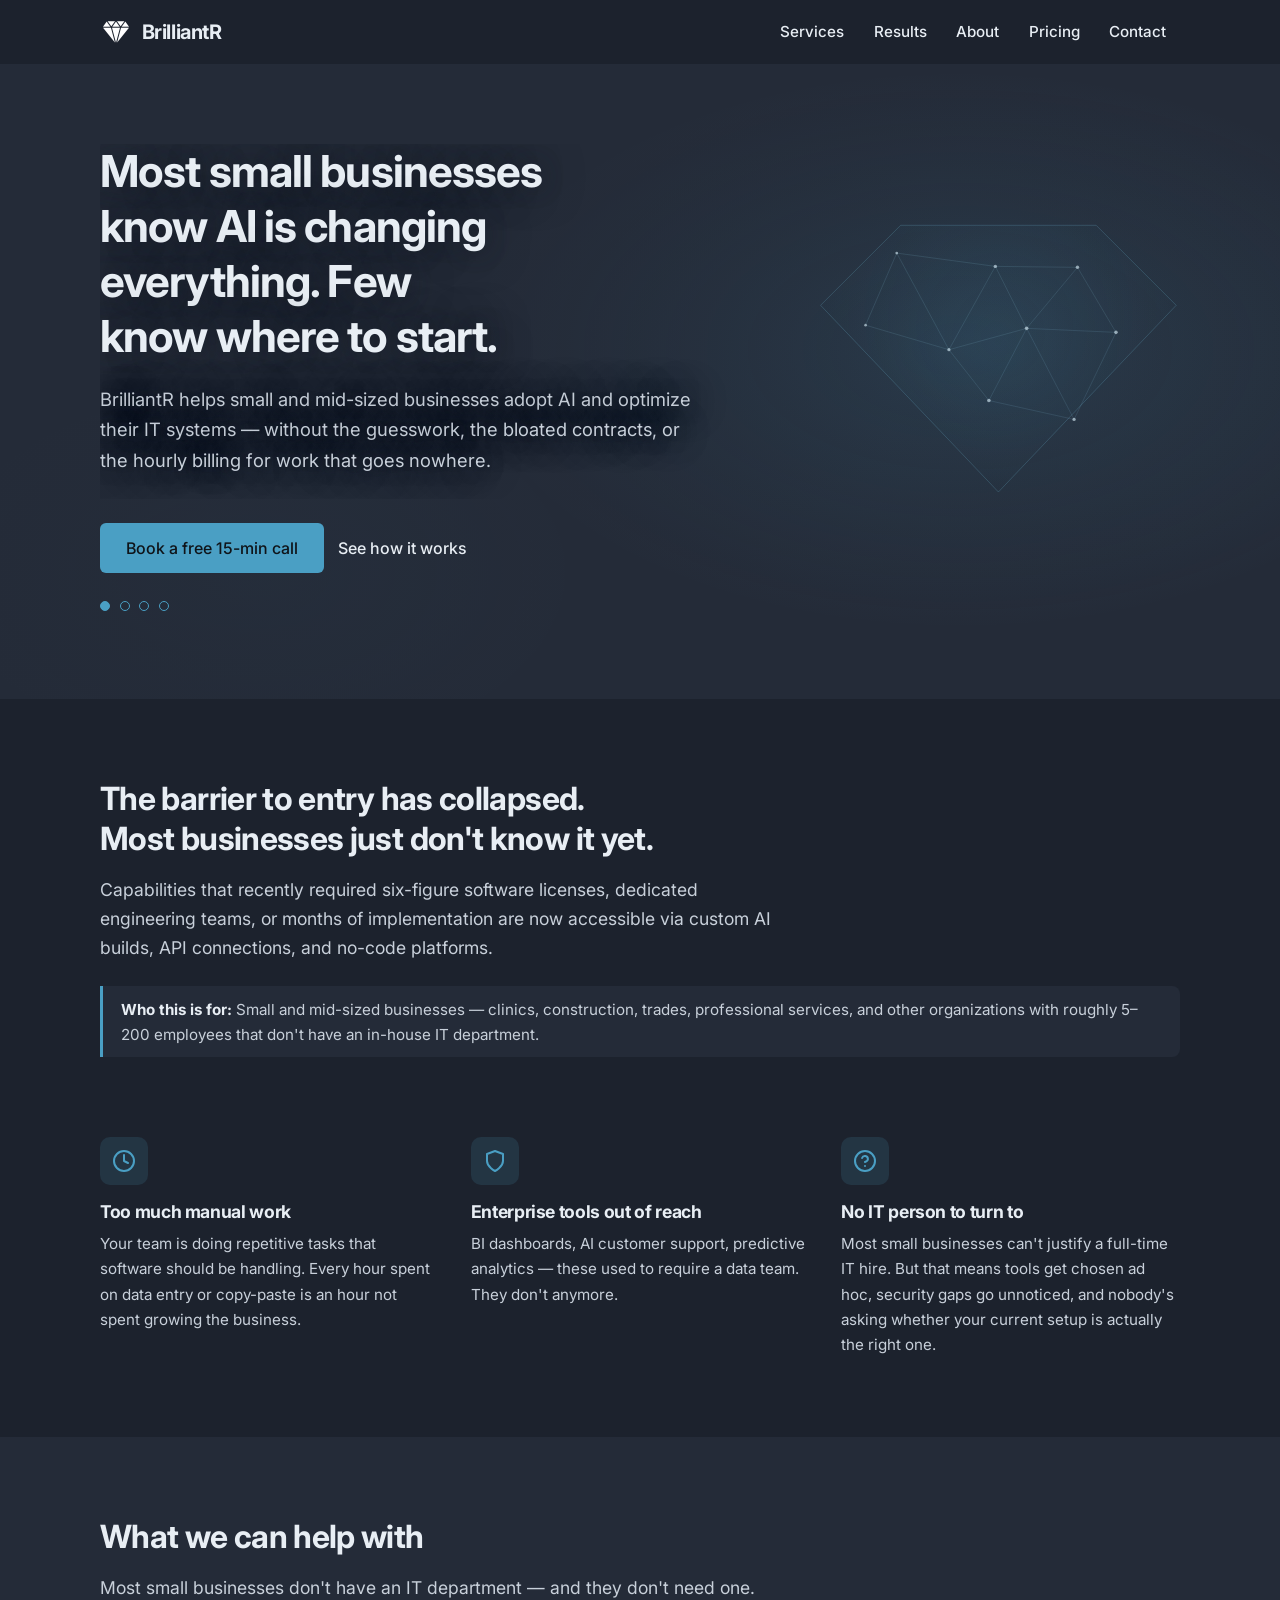
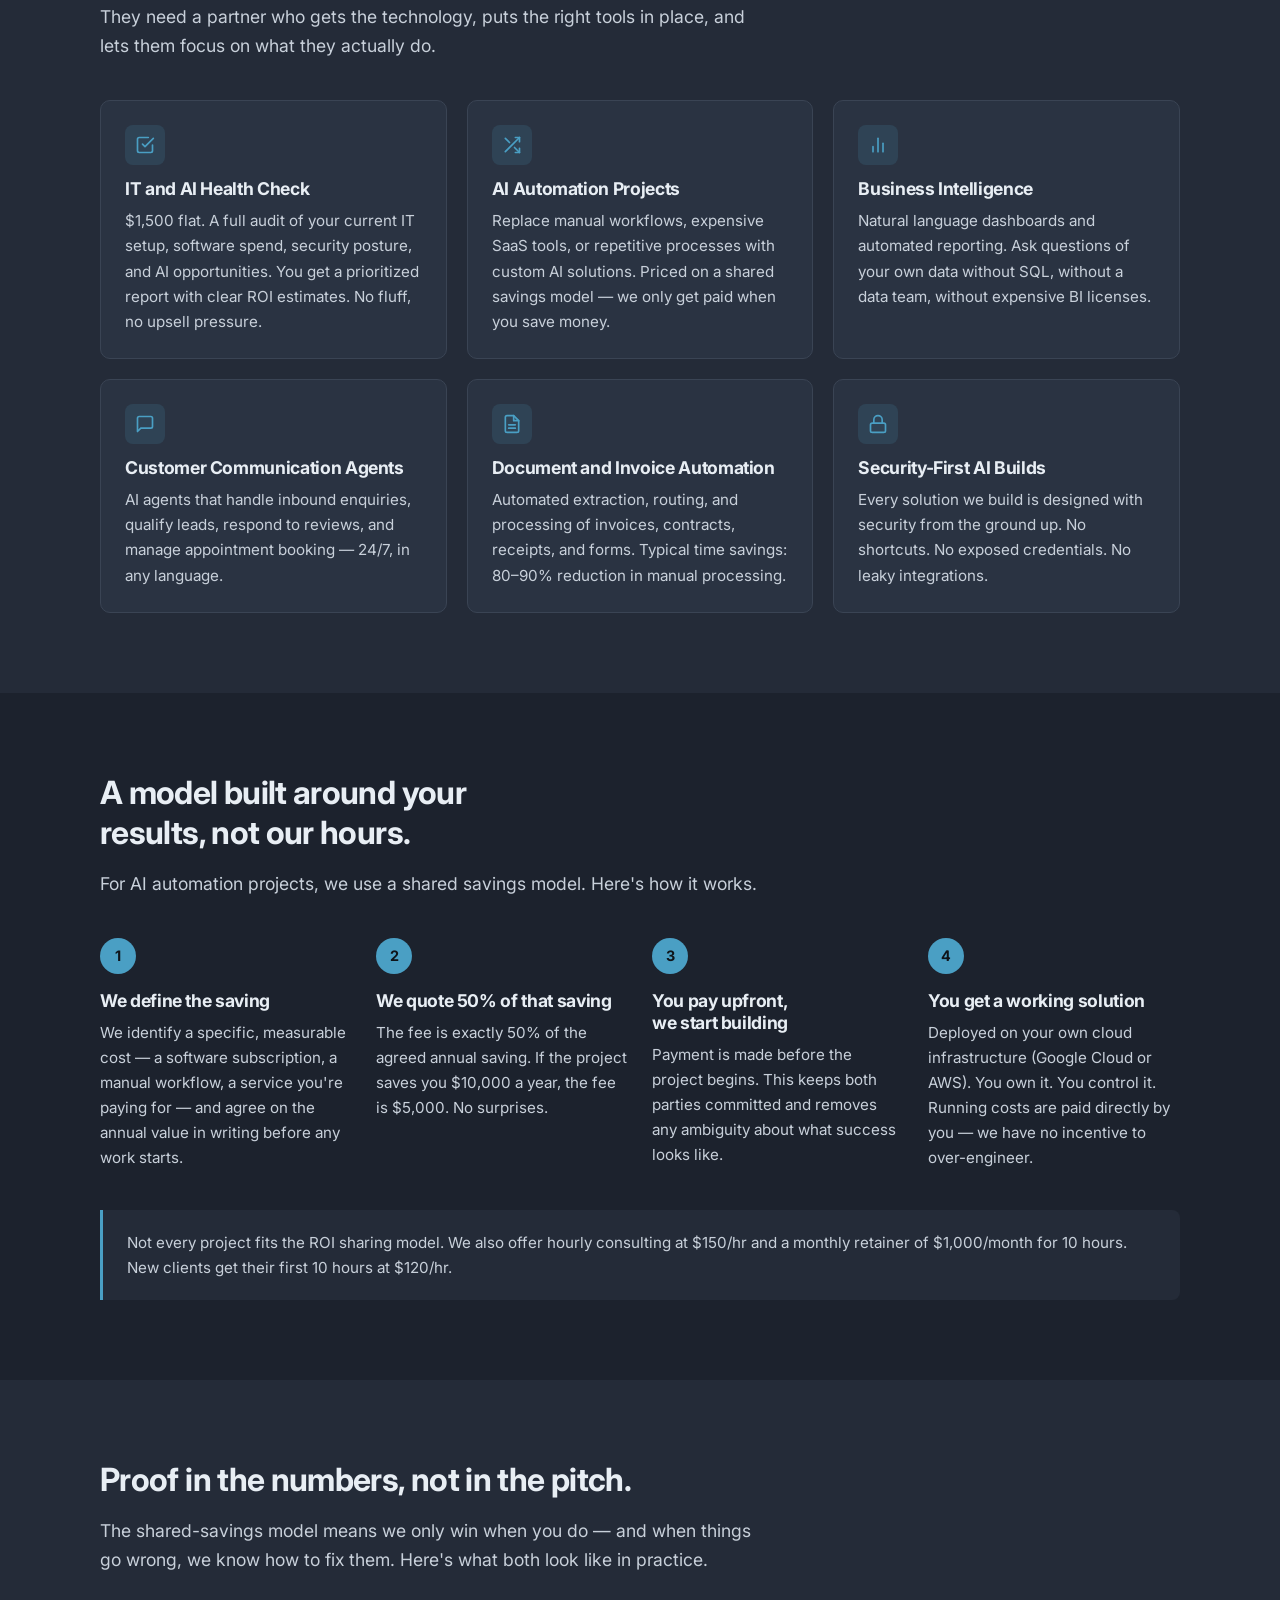
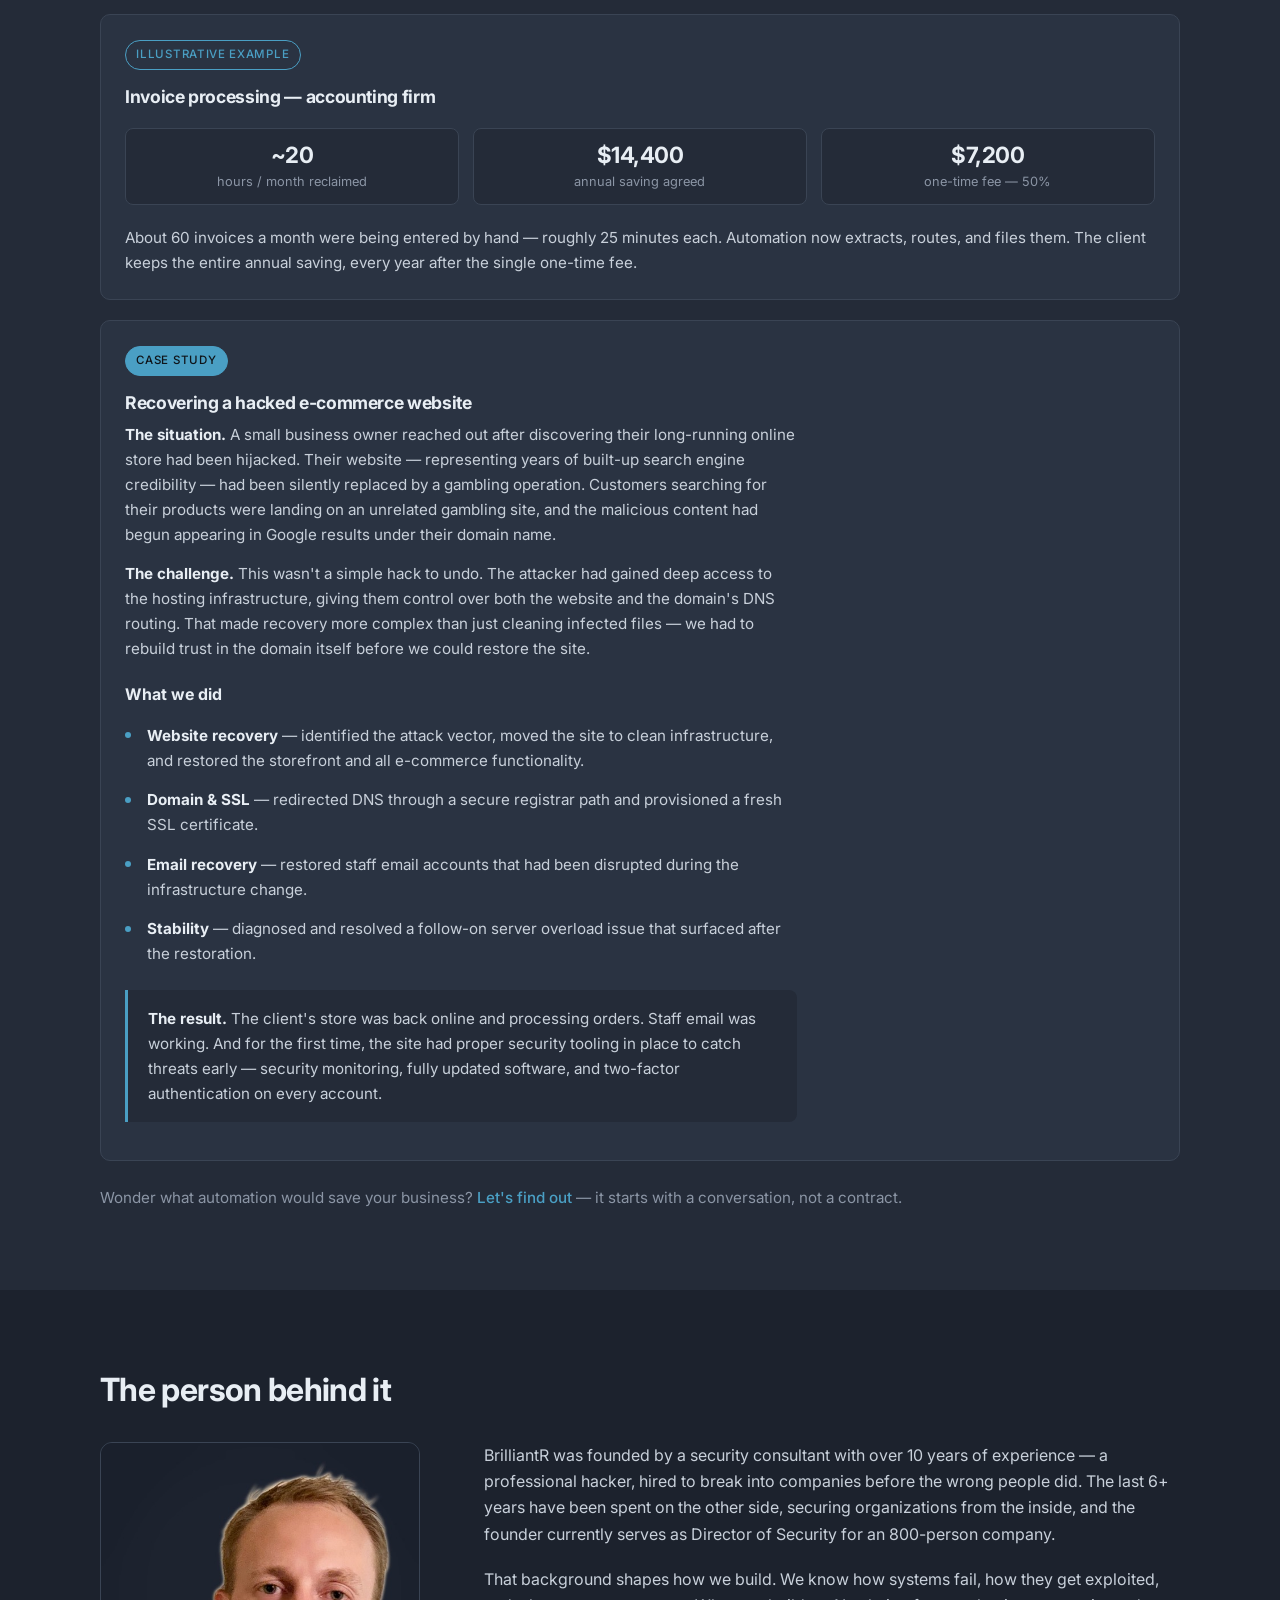
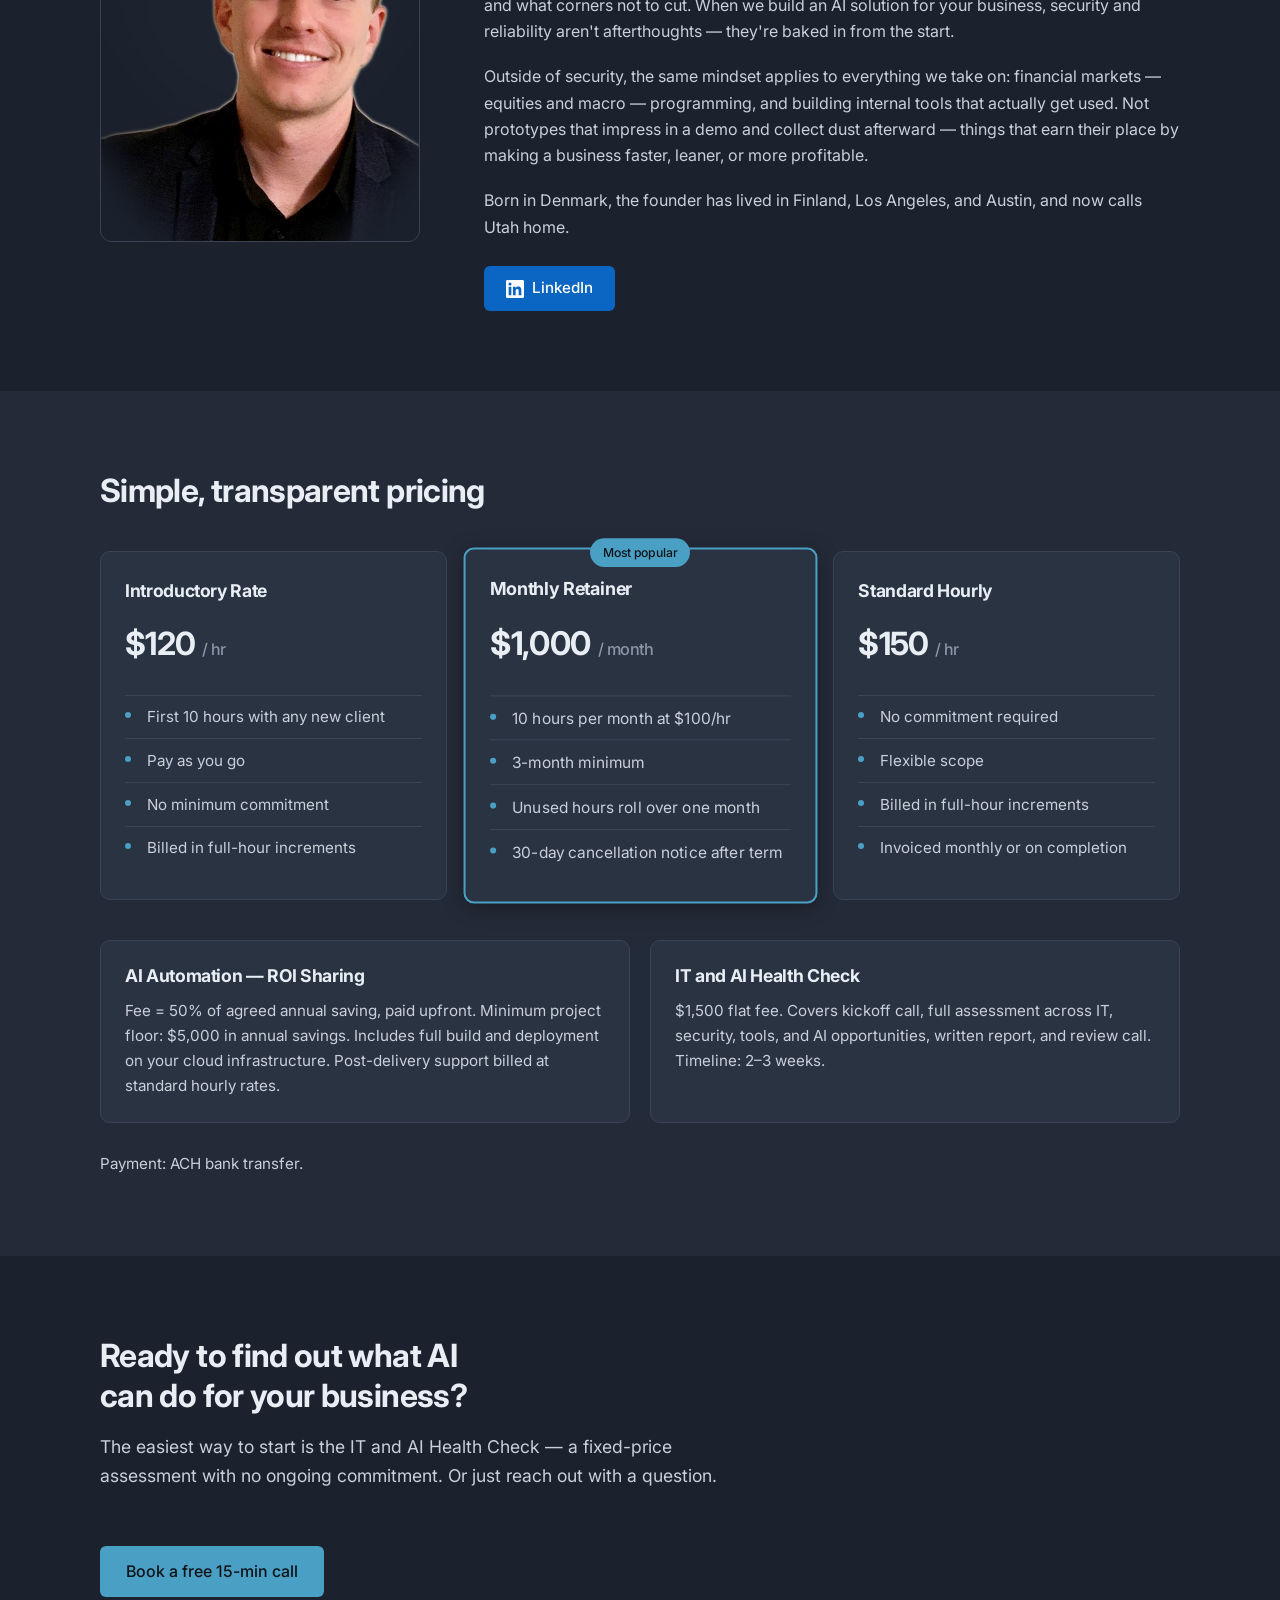
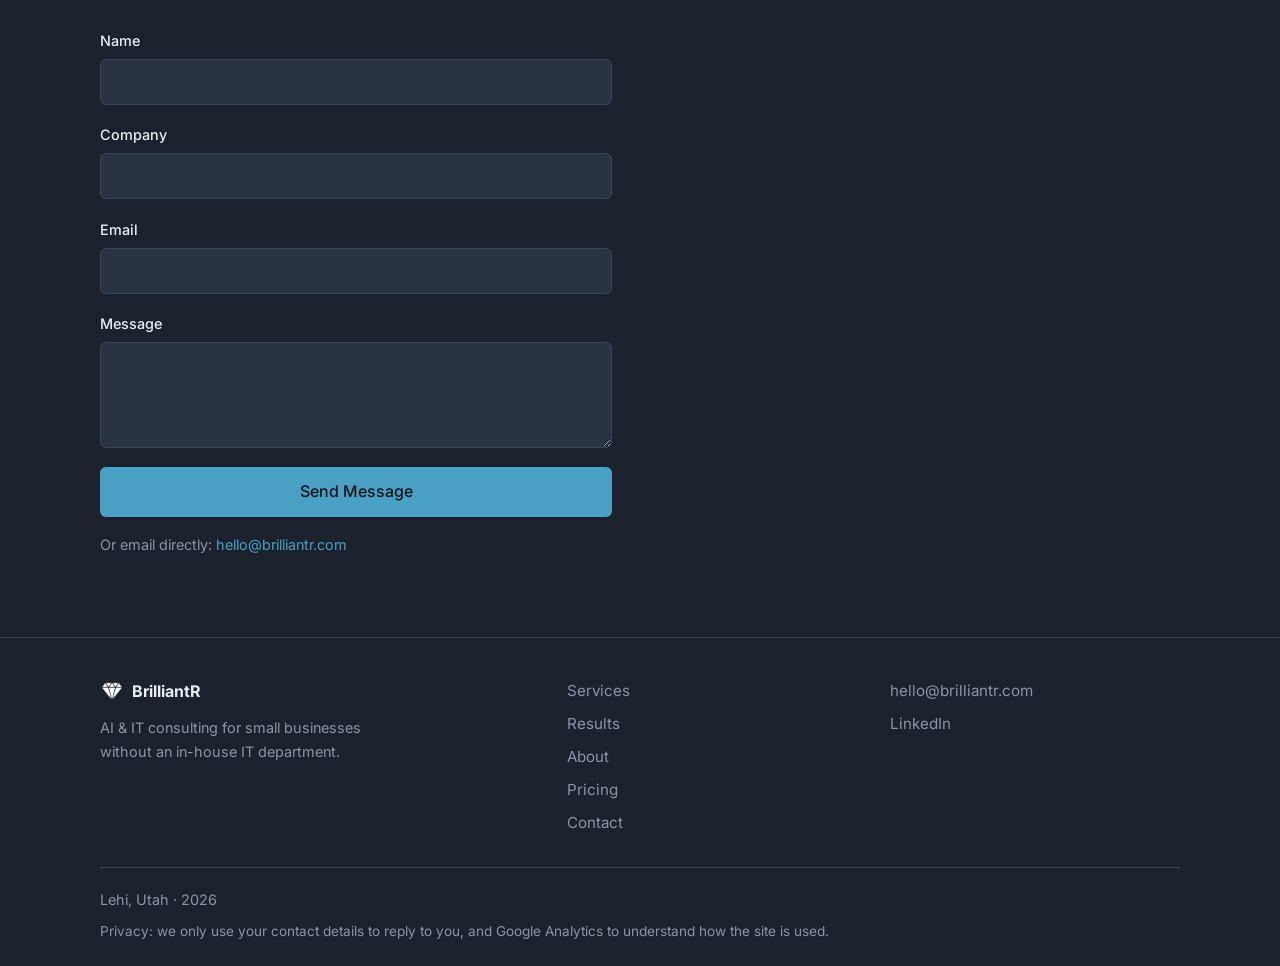
==== commit 2399a109: "Add Google Calendar booking CTAs to hero and contact sections" ====
--- a/index.html
+++ b/index.html
@@ -195,7 +195,7 @@
           </div>
         </div>
         <div class="hero-actions">
-          <a class="btn btn-primary" href="#contact">Get Started</a>
+          <a class="btn btn-primary" href="https://calendar.app.google/x3fJDAPDBFuxowCc6" target="_blank" rel="noopener noreferrer">Book a free 15-min call</a>
           <a class="hero-link" href="#how-it-works">See how it works</a>
         </div>
         <div class="hero-dots" id="hero-dots" aria-label="Choose a headline">
@@ -477,6 +477,7 @@
       <div class="container fade-in">
         <h2>Ready to find out what AI can do for your business?</h2>
         <p class="lead">The easiest way to start is the IT and AI Health Check — a fixed-price assessment with no ongoing commitment. Or just reach out with a question.</p>
+        <a class="btn btn-primary booking-cta" href="https://calendar.app.google/x3fJDAPDBFuxowCc6" target="_blank" rel="noopener noreferrer">Book a free 15-min call</a>
         <form class="contact-form" id="contact-form">
           <div class="form-field">
             <label for="name">Name</label>
--- a/css/styles.css
+++ b/css/styles.css
@@ -929,6 +929,10 @@
 }
 
 /* ——— Contact ——— */
+.booking-cta {
+  margin: 2rem 0 0;
+}
+
 .contact-form {
   margin-top: 2rem;
   max-width: 32rem;
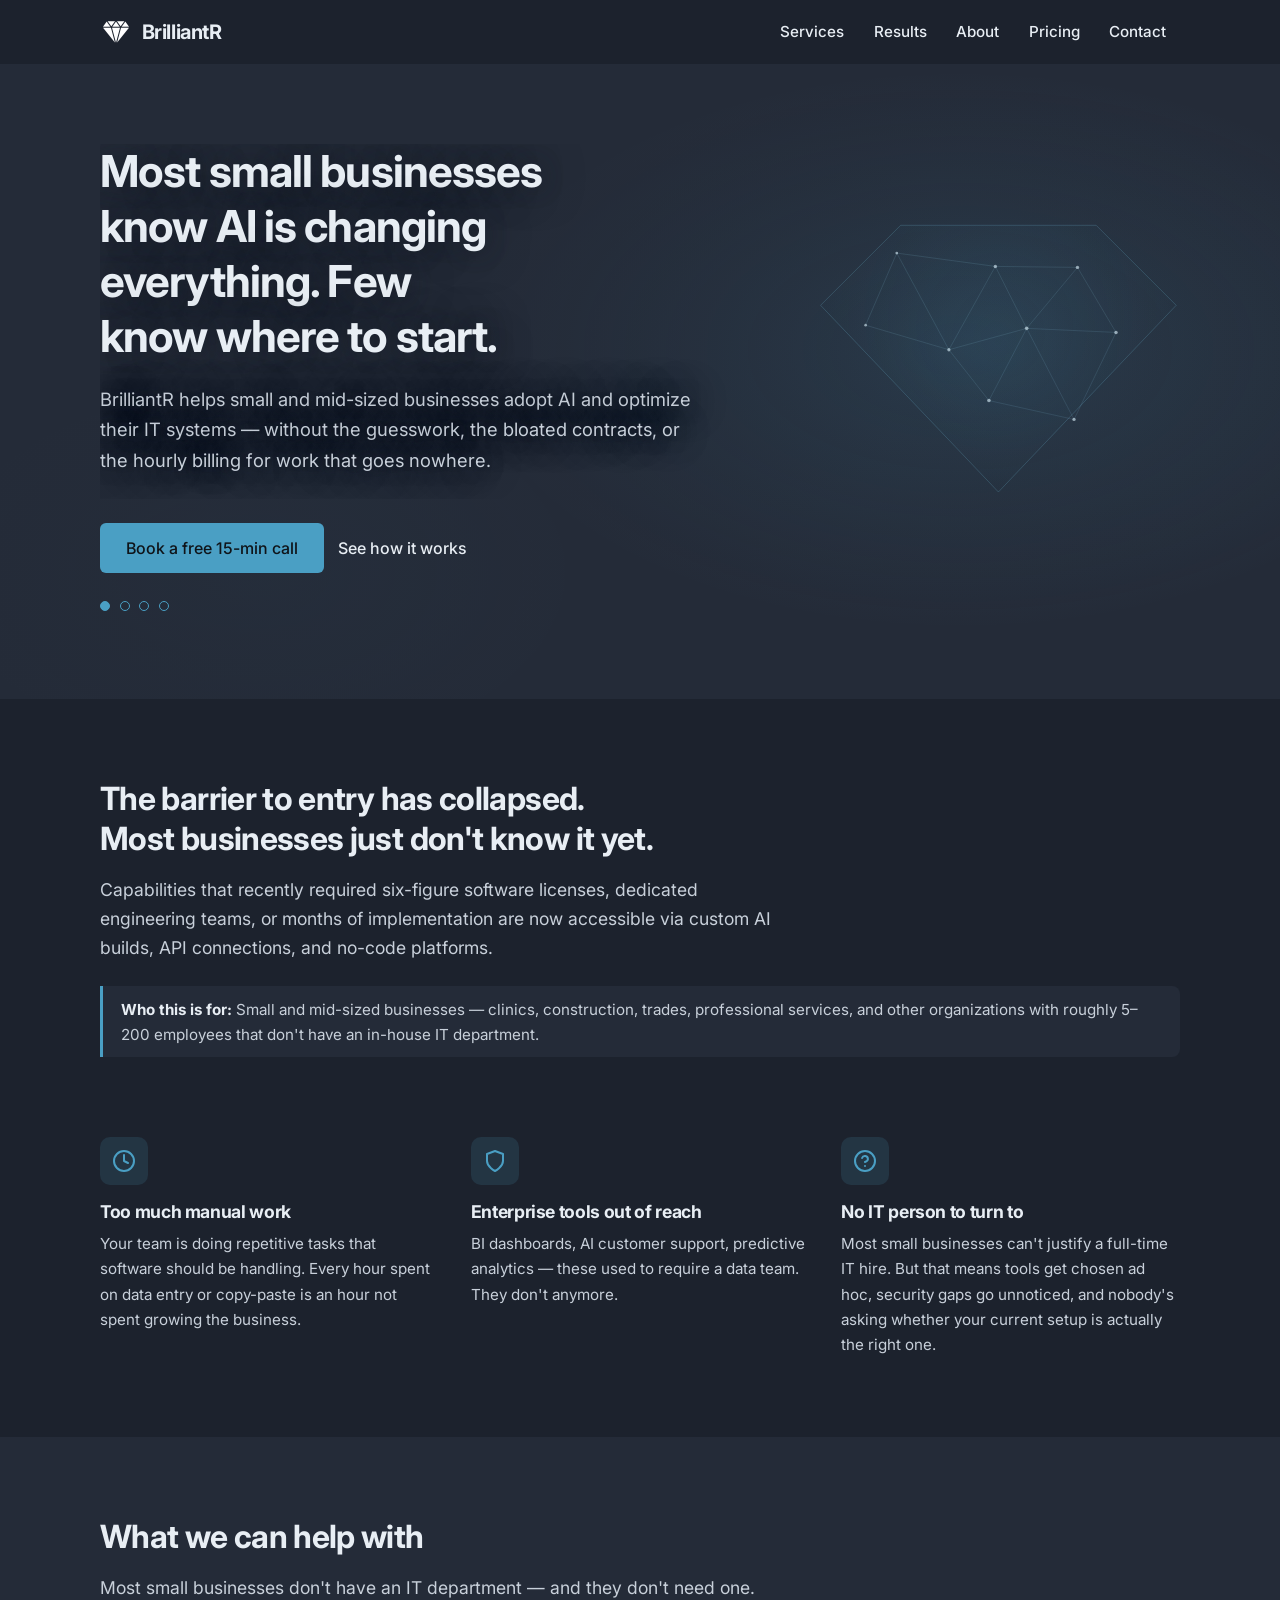
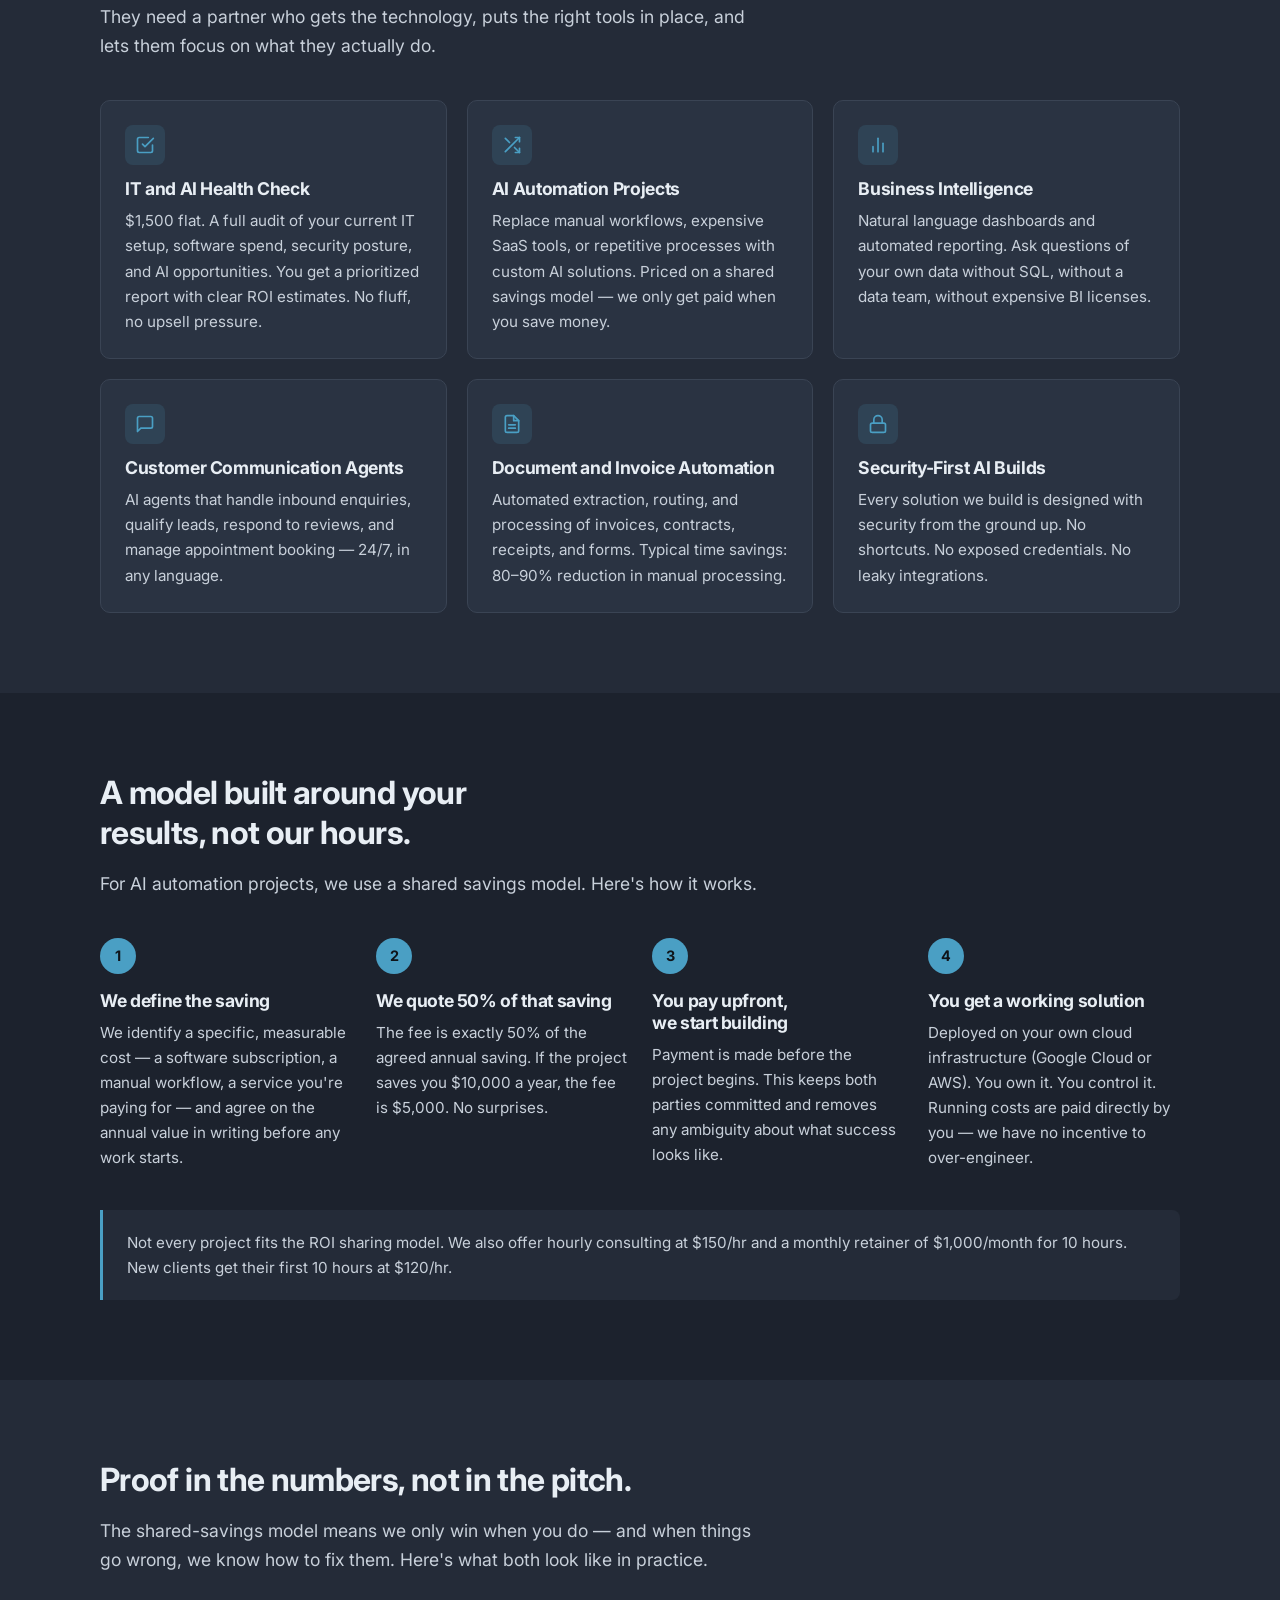
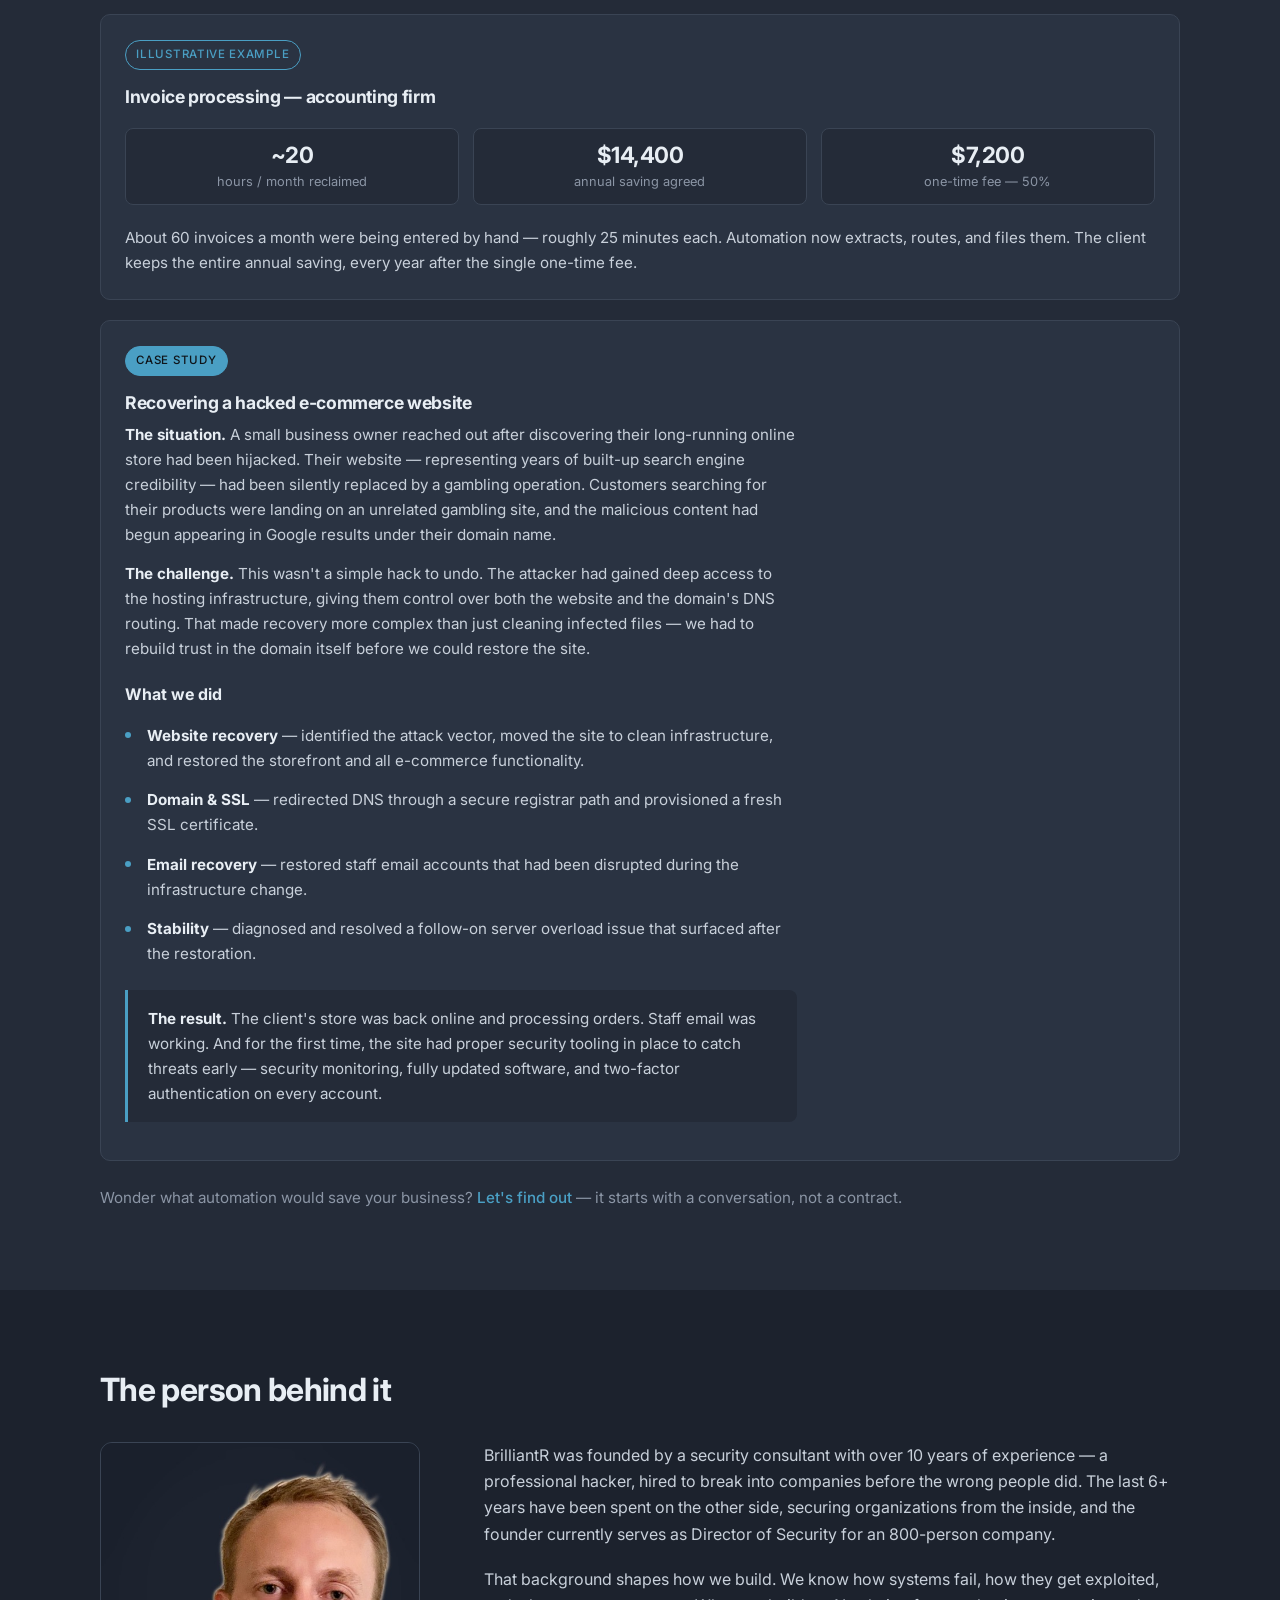
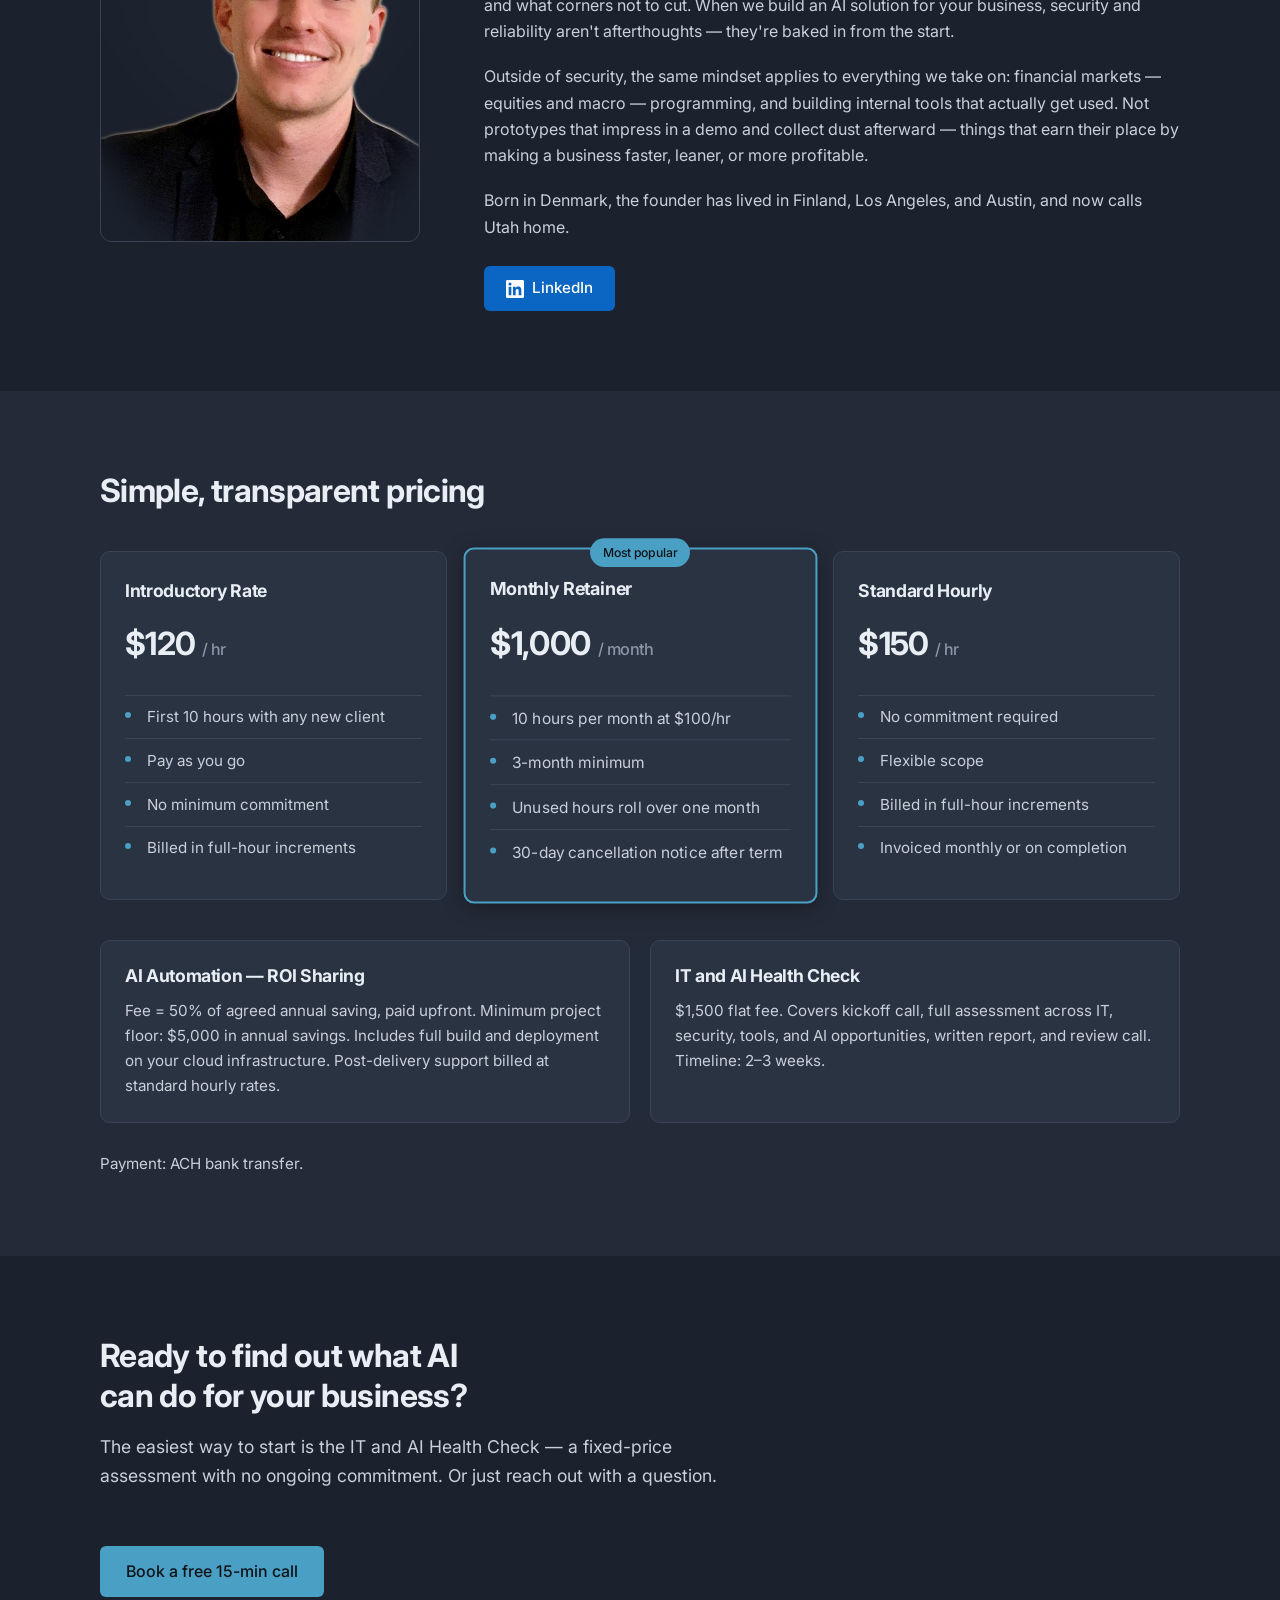
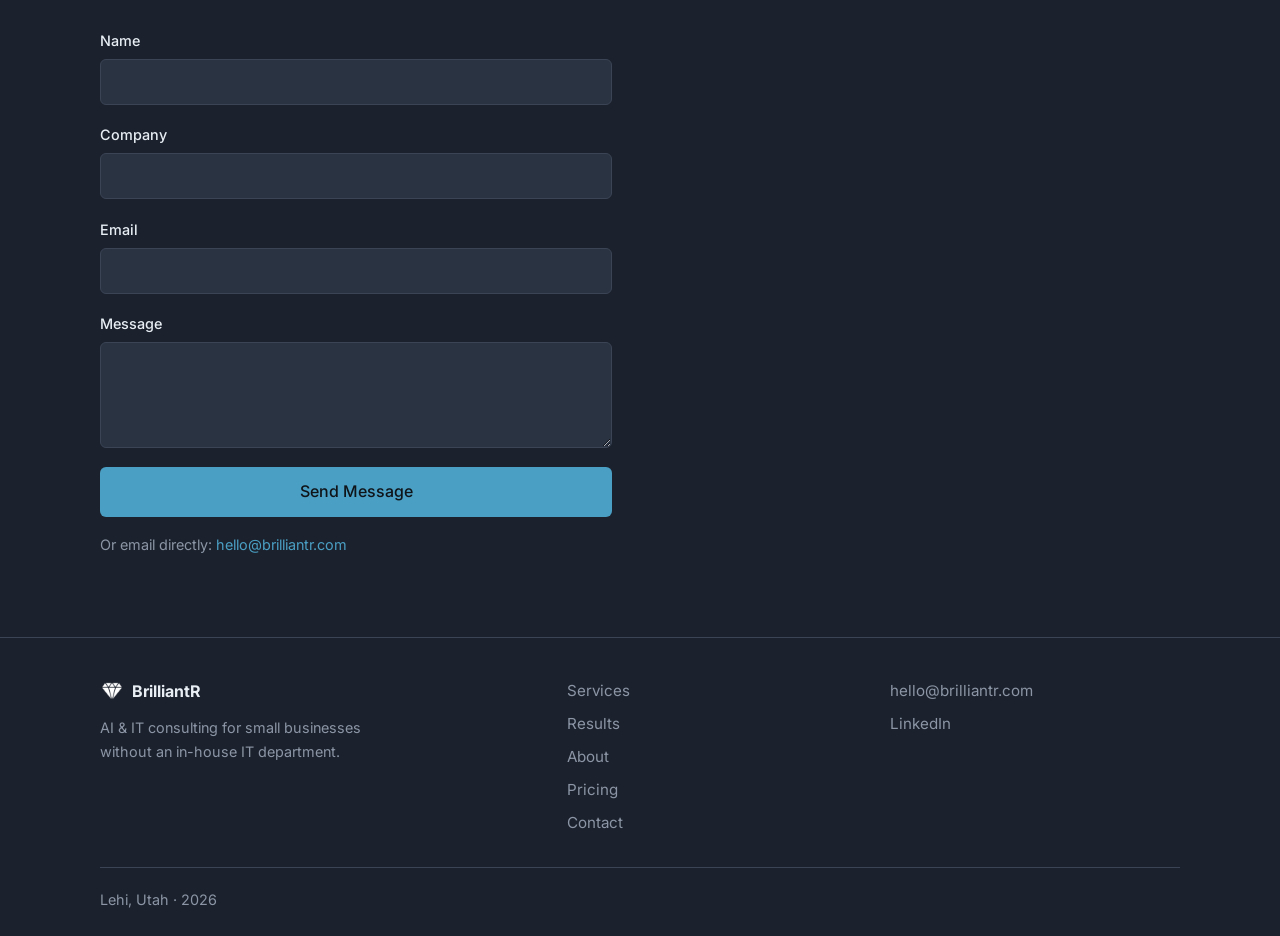
==== commit ba4e95ec: "Remove footer privacy notice Co-Authored-By: Claude Sonnet 4.6 <noreply@anthropic.com>" ====
--- a/index.html
+++ b/index.html
@@ -528,7 +528,6 @@
         </div>
       </div>
       <p class="footer-meta">Lehi, Utah · <span id="year"></span></p>
-      <p class="footer-privacy">Privacy: we only use your contact details to reply to you, and Google Analytics to understand how the site is used.</p>
     </div>
   </footer>
 
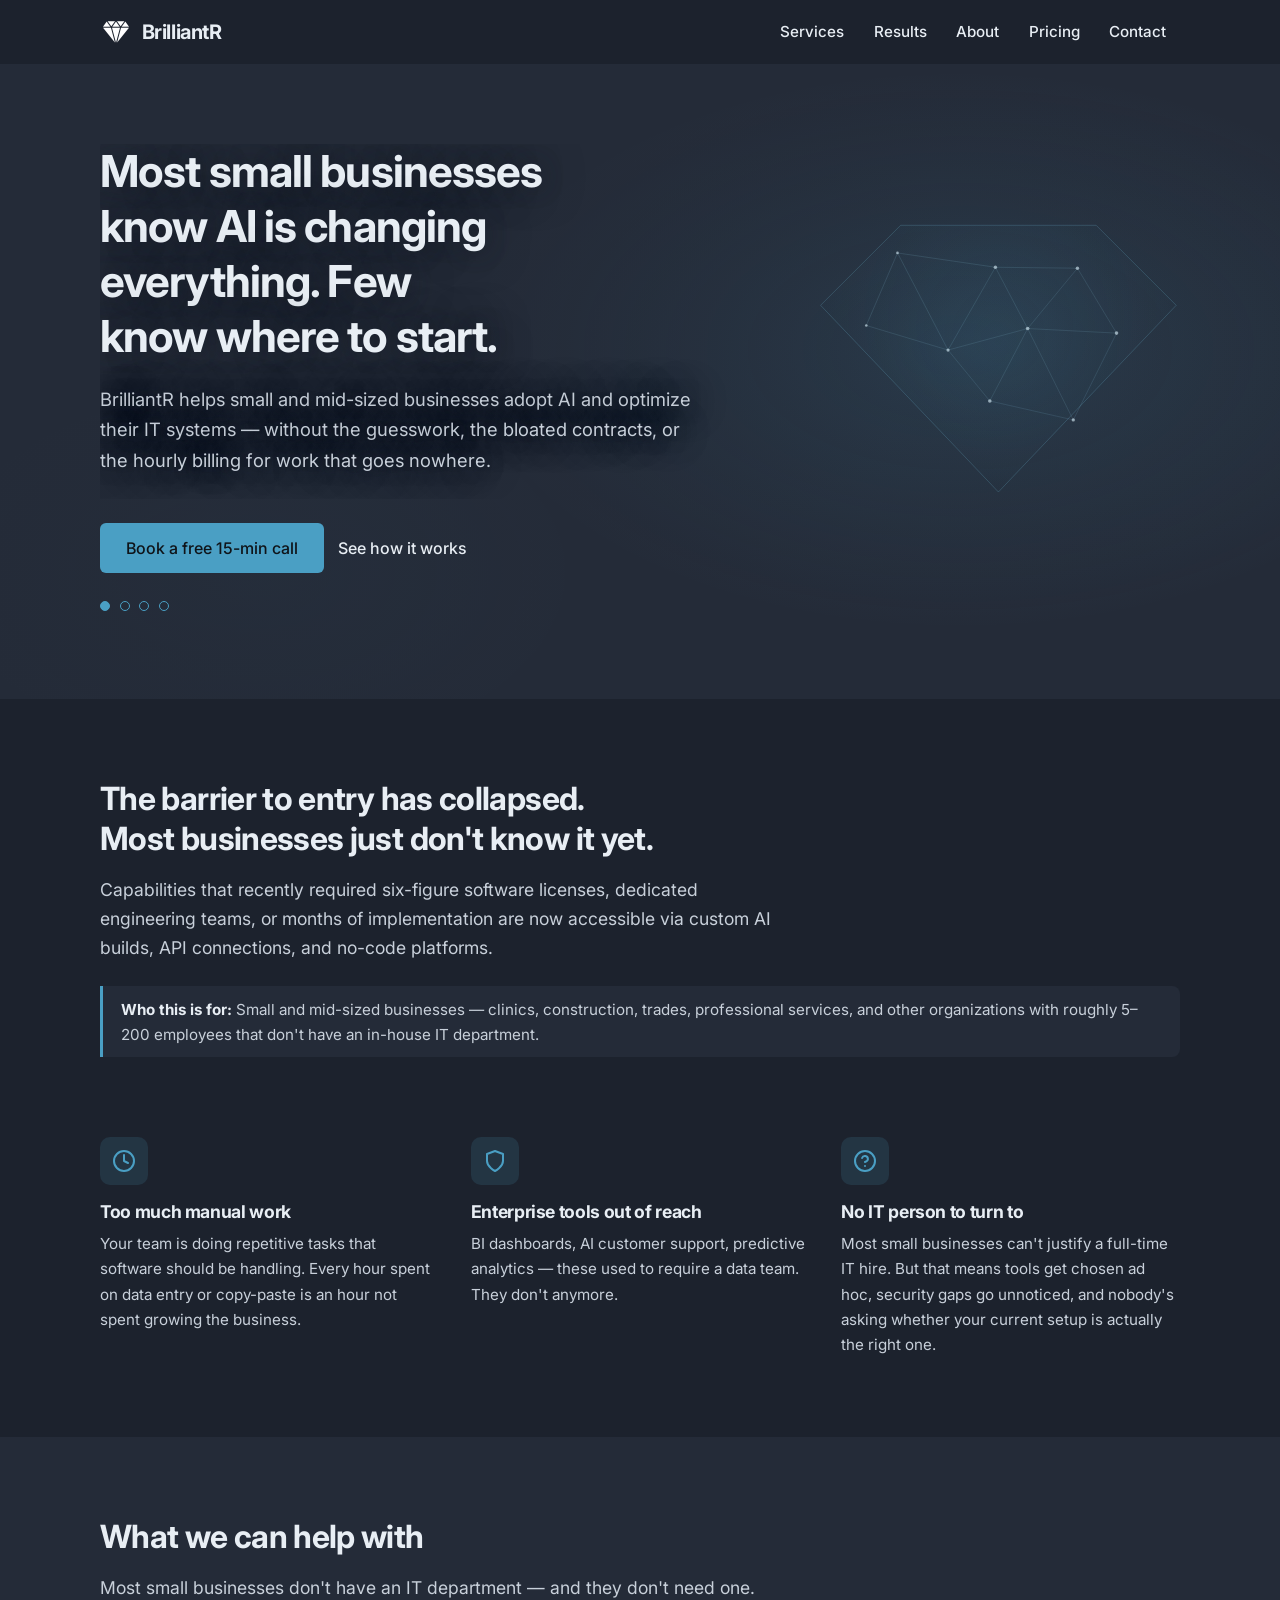
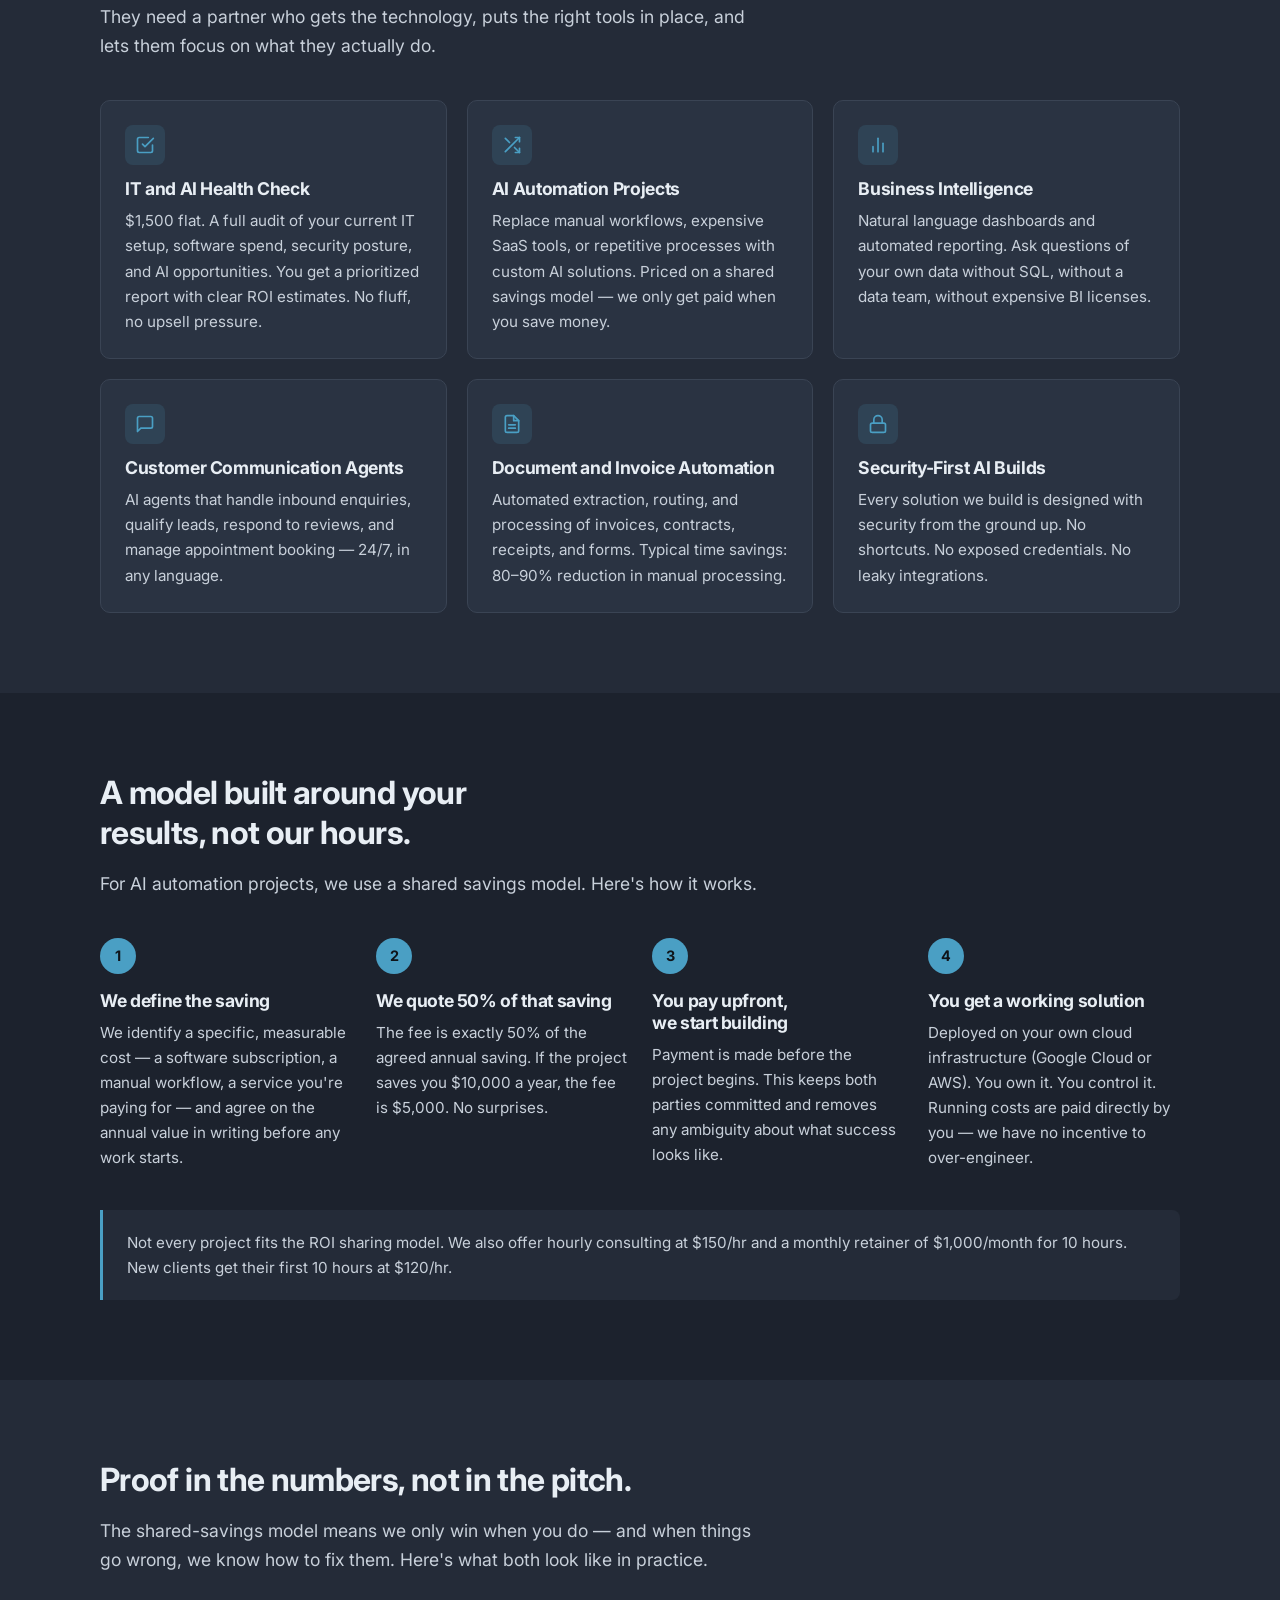
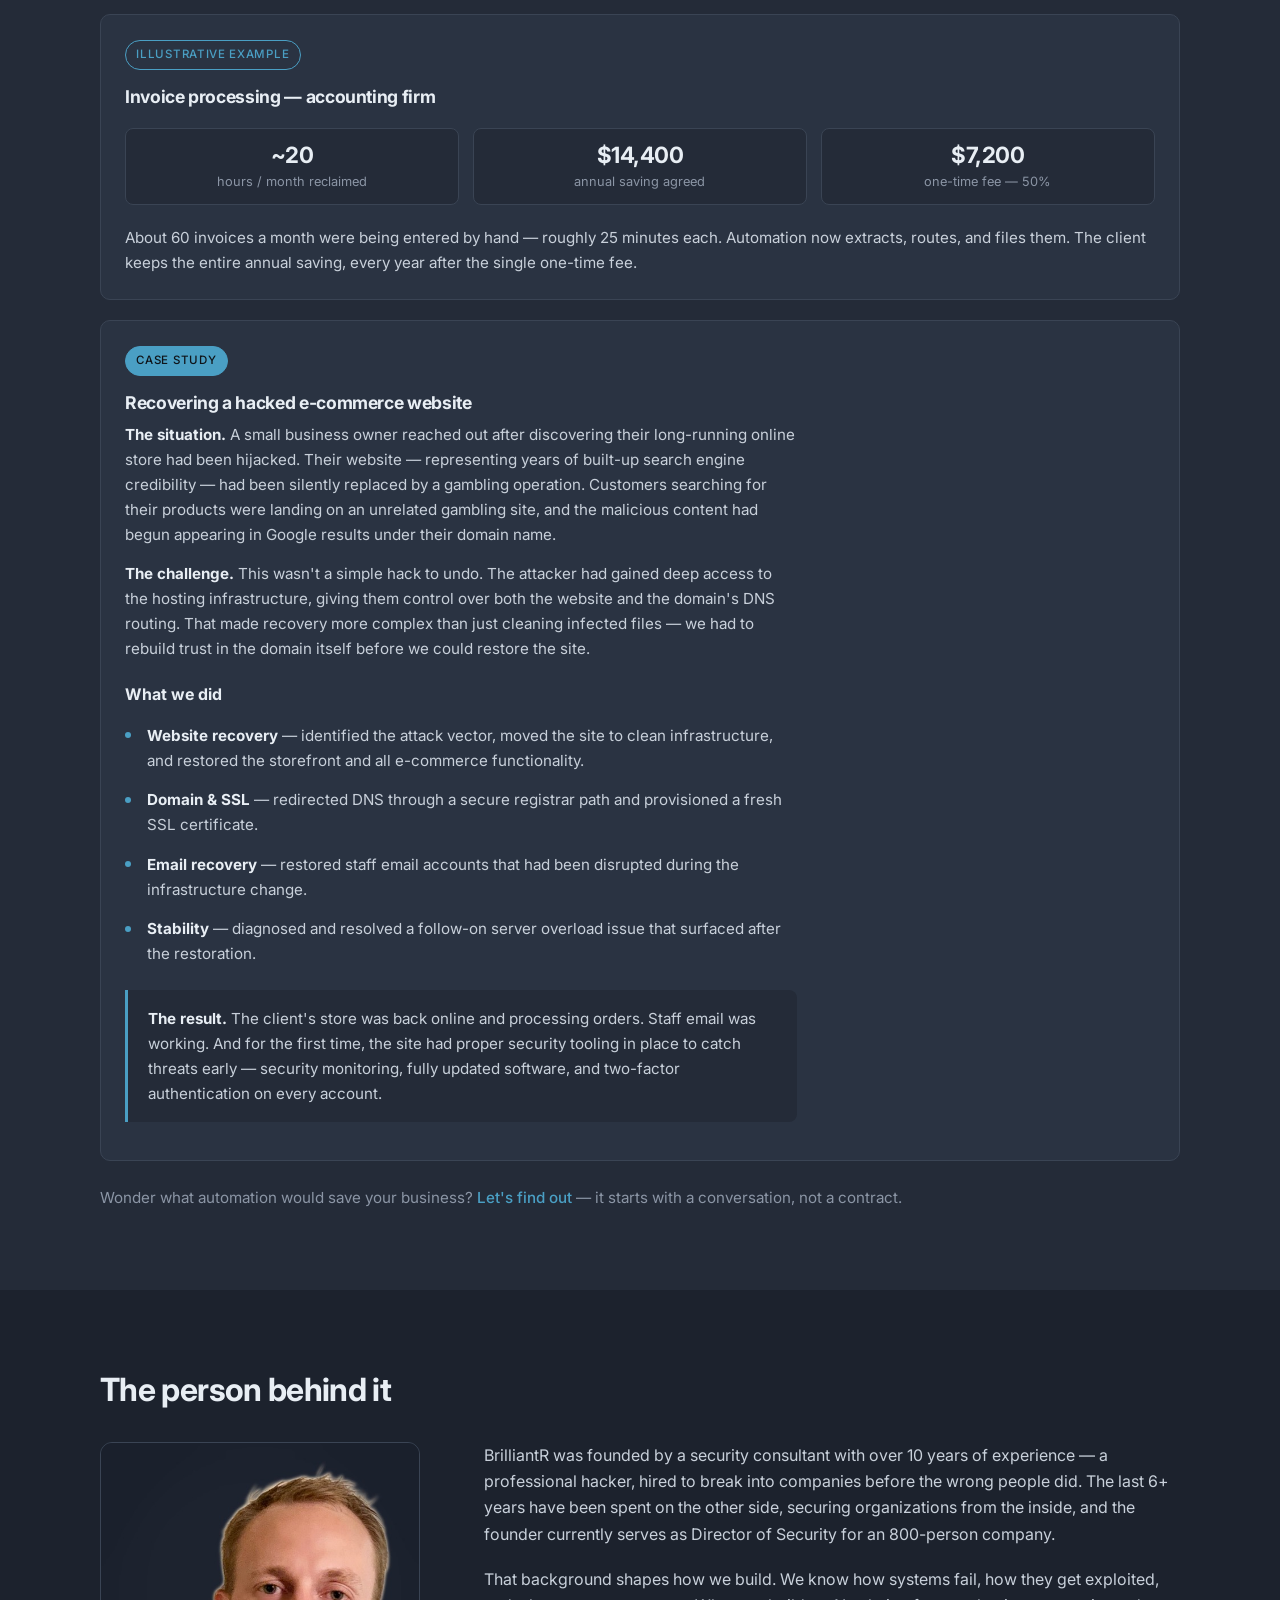
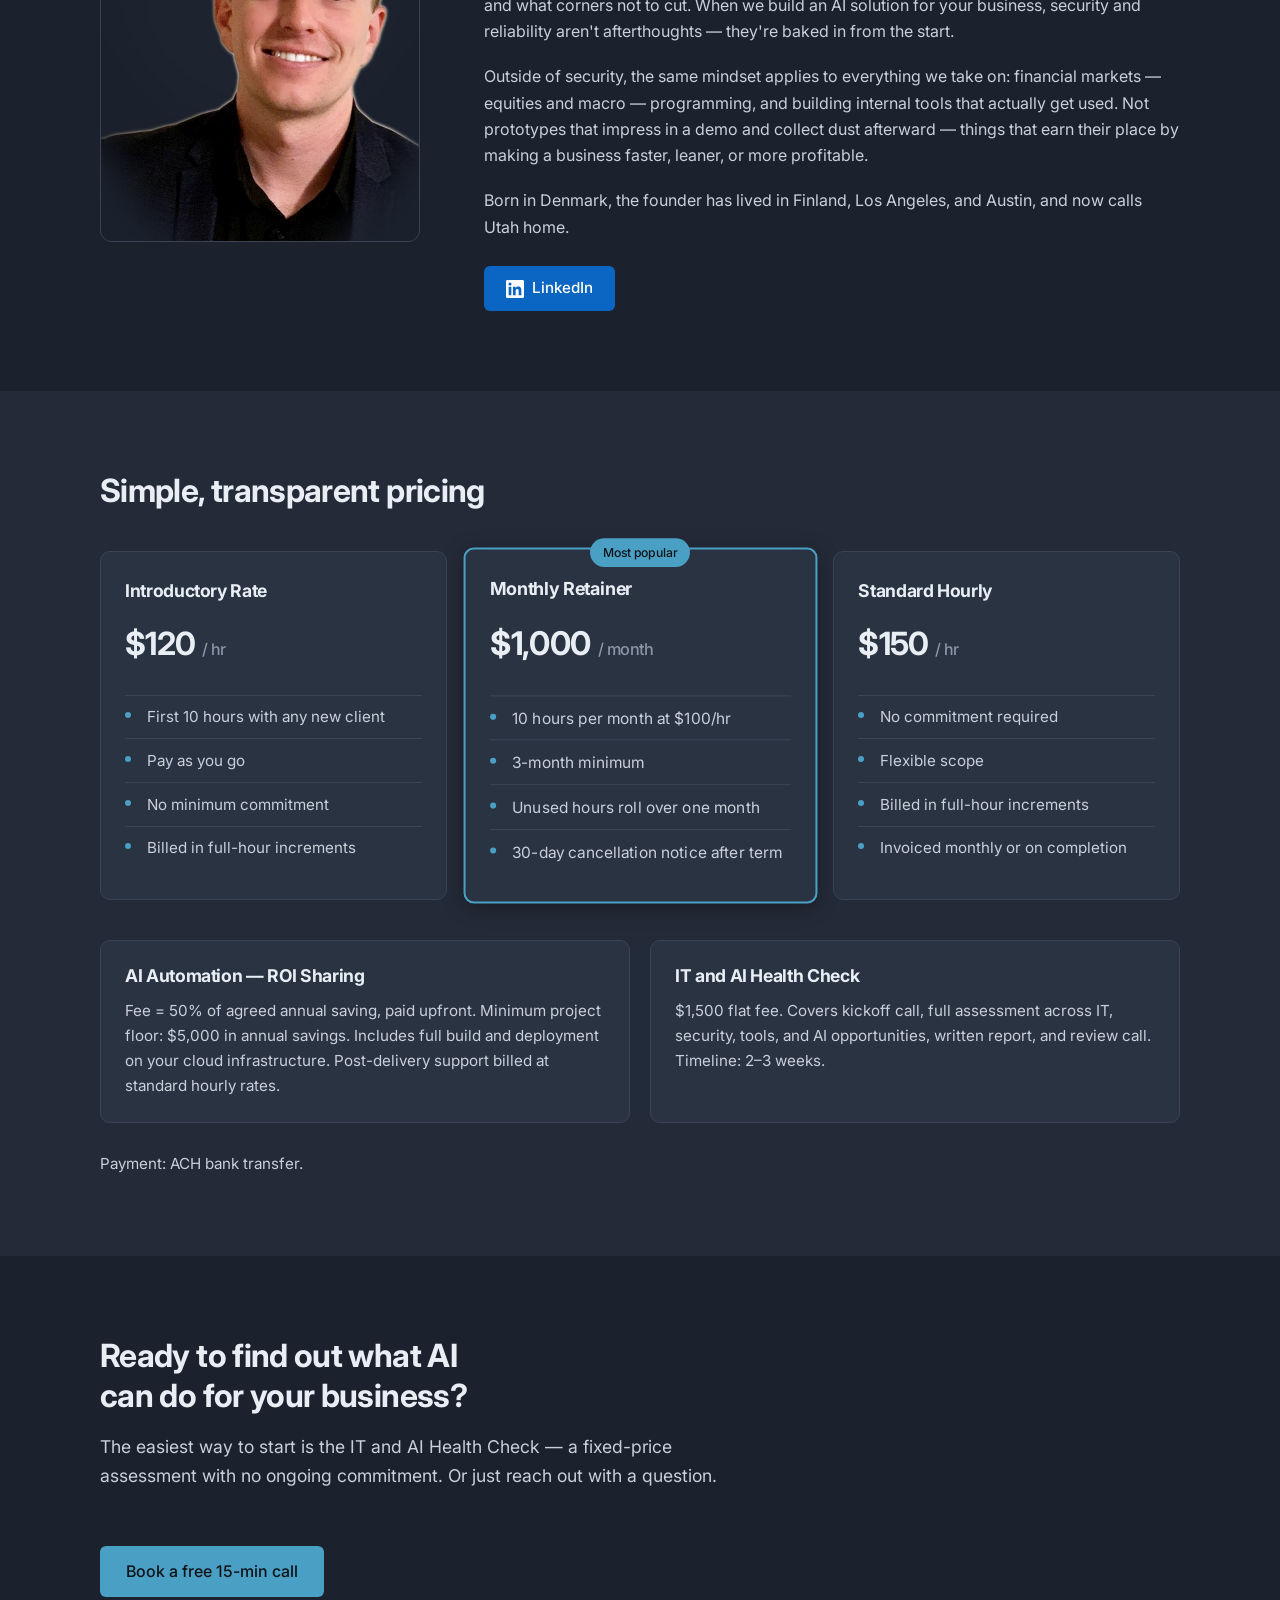
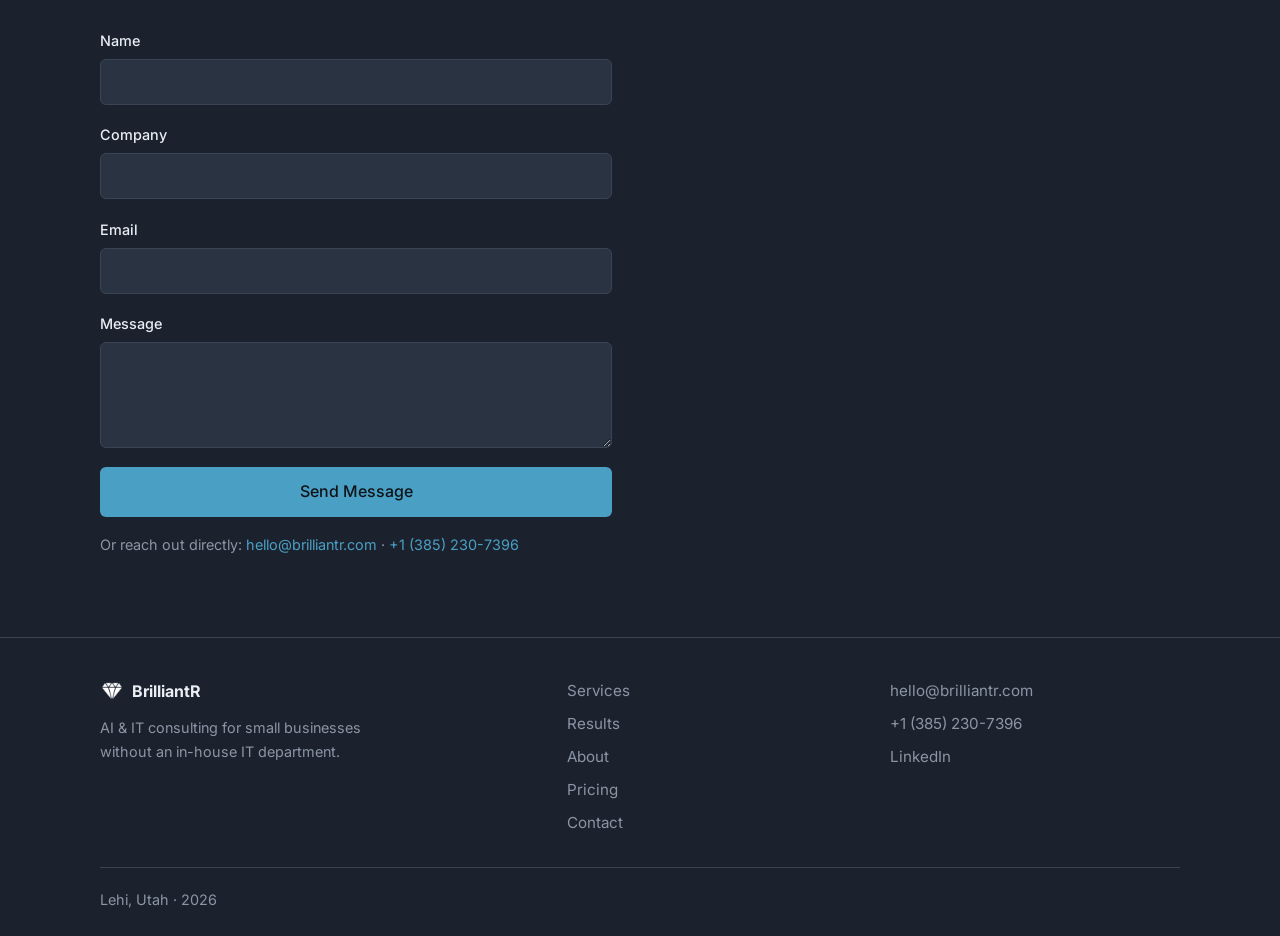
==== commit d20df184: "Add phone number to contact section and footer Co-Authored-By: Claude Sonnet 4.6 <noreply@anthropic." ====
--- a/index.html
+++ b/index.html
@@ -49,6 +49,7 @@
     "url": "https://brilliantr.com",
     "description": "AI and IT consulting for small businesses without an in-house IT department. Services include AI automation, business intelligence, IT health checks, and security-first builds.",
     "email": "hello@brilliantr.com",
+    "telephone": "+1-385-230-7396",
     "address": {
       "@type": "PostalAddress",
       "addressLocality": "Lehi",
@@ -500,7 +501,7 @@
           <button class="btn btn-primary" type="submit">Send Message</button>
         </form>
         <p class="form-status" id="form-status" role="status" aria-live="polite"></p>
-        <p class="form-note">Or email directly: <a href="mailto:hello@brilliantr.com">hello@brilliantr.com</a></p>
+        <p class="form-note">Or reach out directly: <a href="mailto:hello@brilliantr.com">hello@brilliantr.com</a> · <a href="tel:+13852307396">+1 (385) 230-7396</a></p>
       </div>
     </section>
   </main>
@@ -524,6 +525,7 @@
         </nav>
         <div class="footer-col footer-contact">
           <a href="mailto:hello@brilliantr.com">hello@brilliantr.com</a>
+          <a href="tel:+13852307396">+1 (385) 230-7396</a>
           <a href="https://www.linkedin.com/in/runetk-dk/" target="_blank" rel="noopener noreferrer">LinkedIn</a>
         </div>
       </div>
